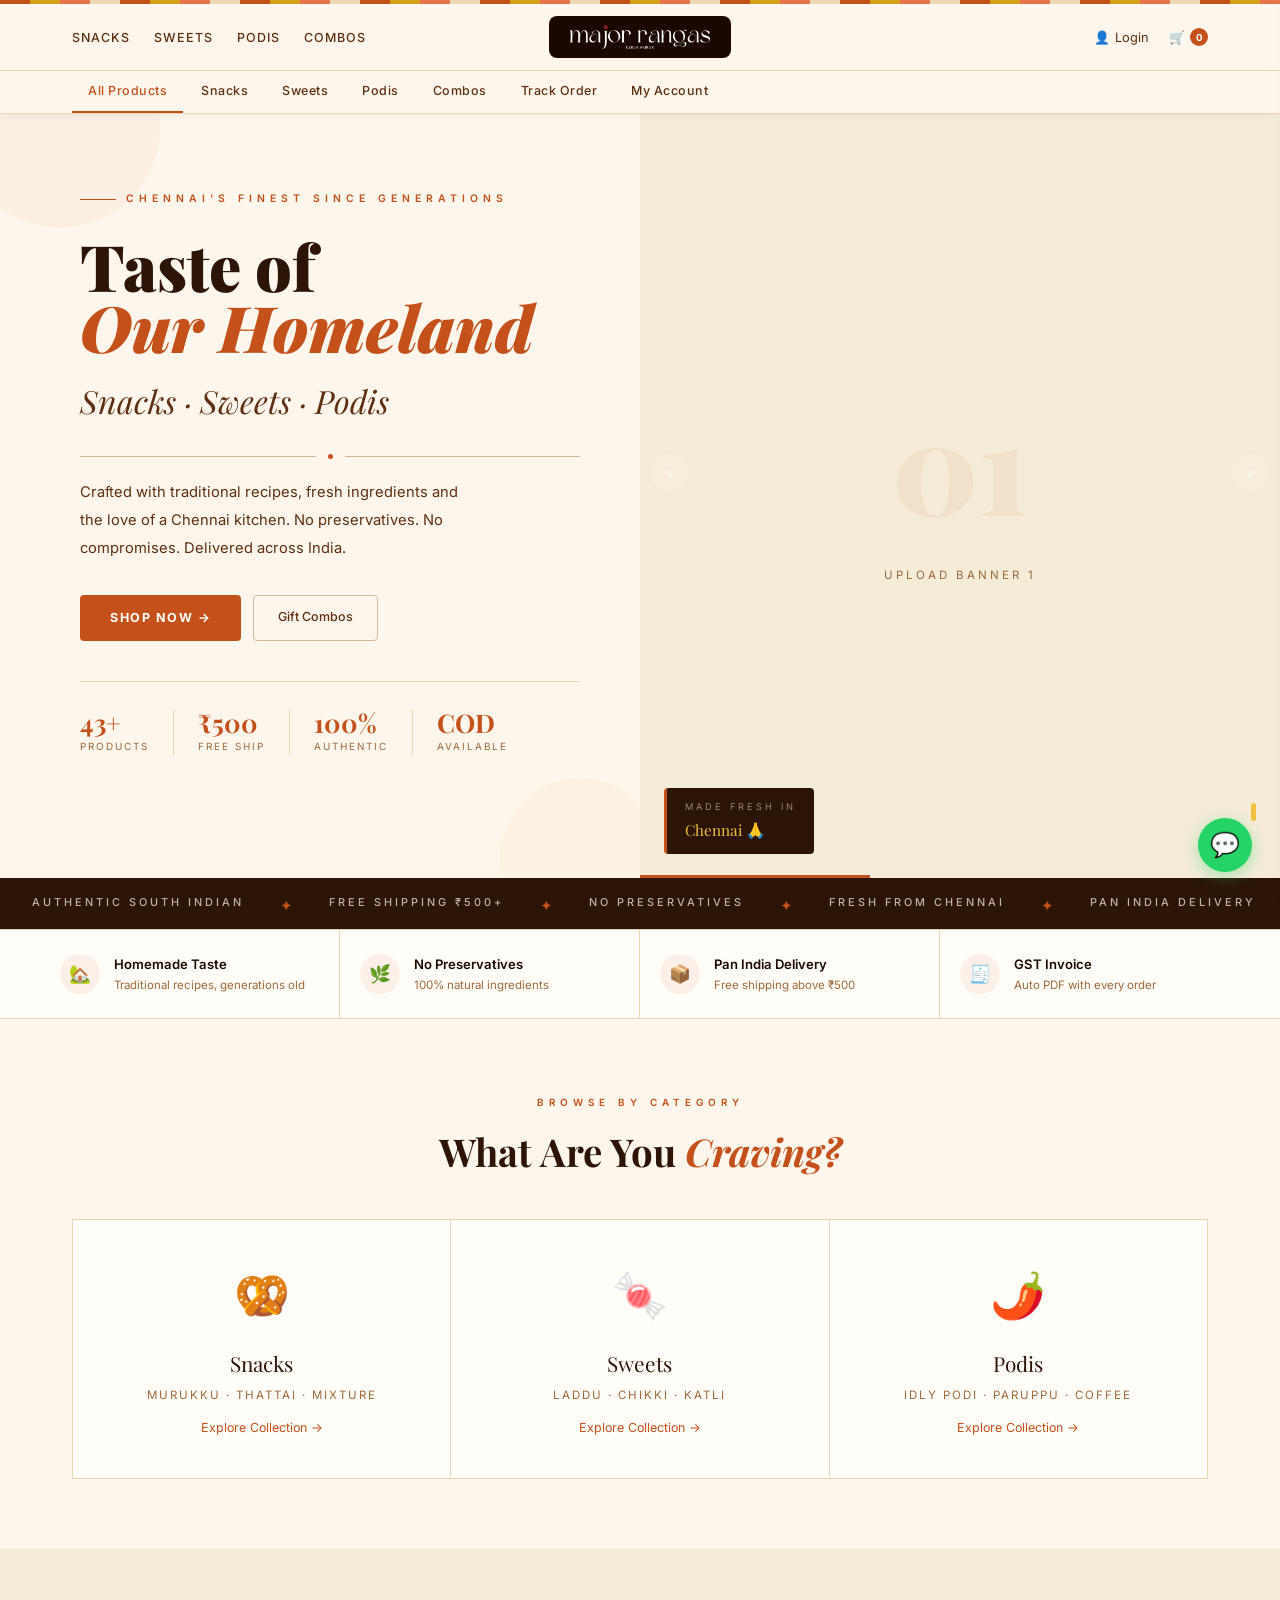
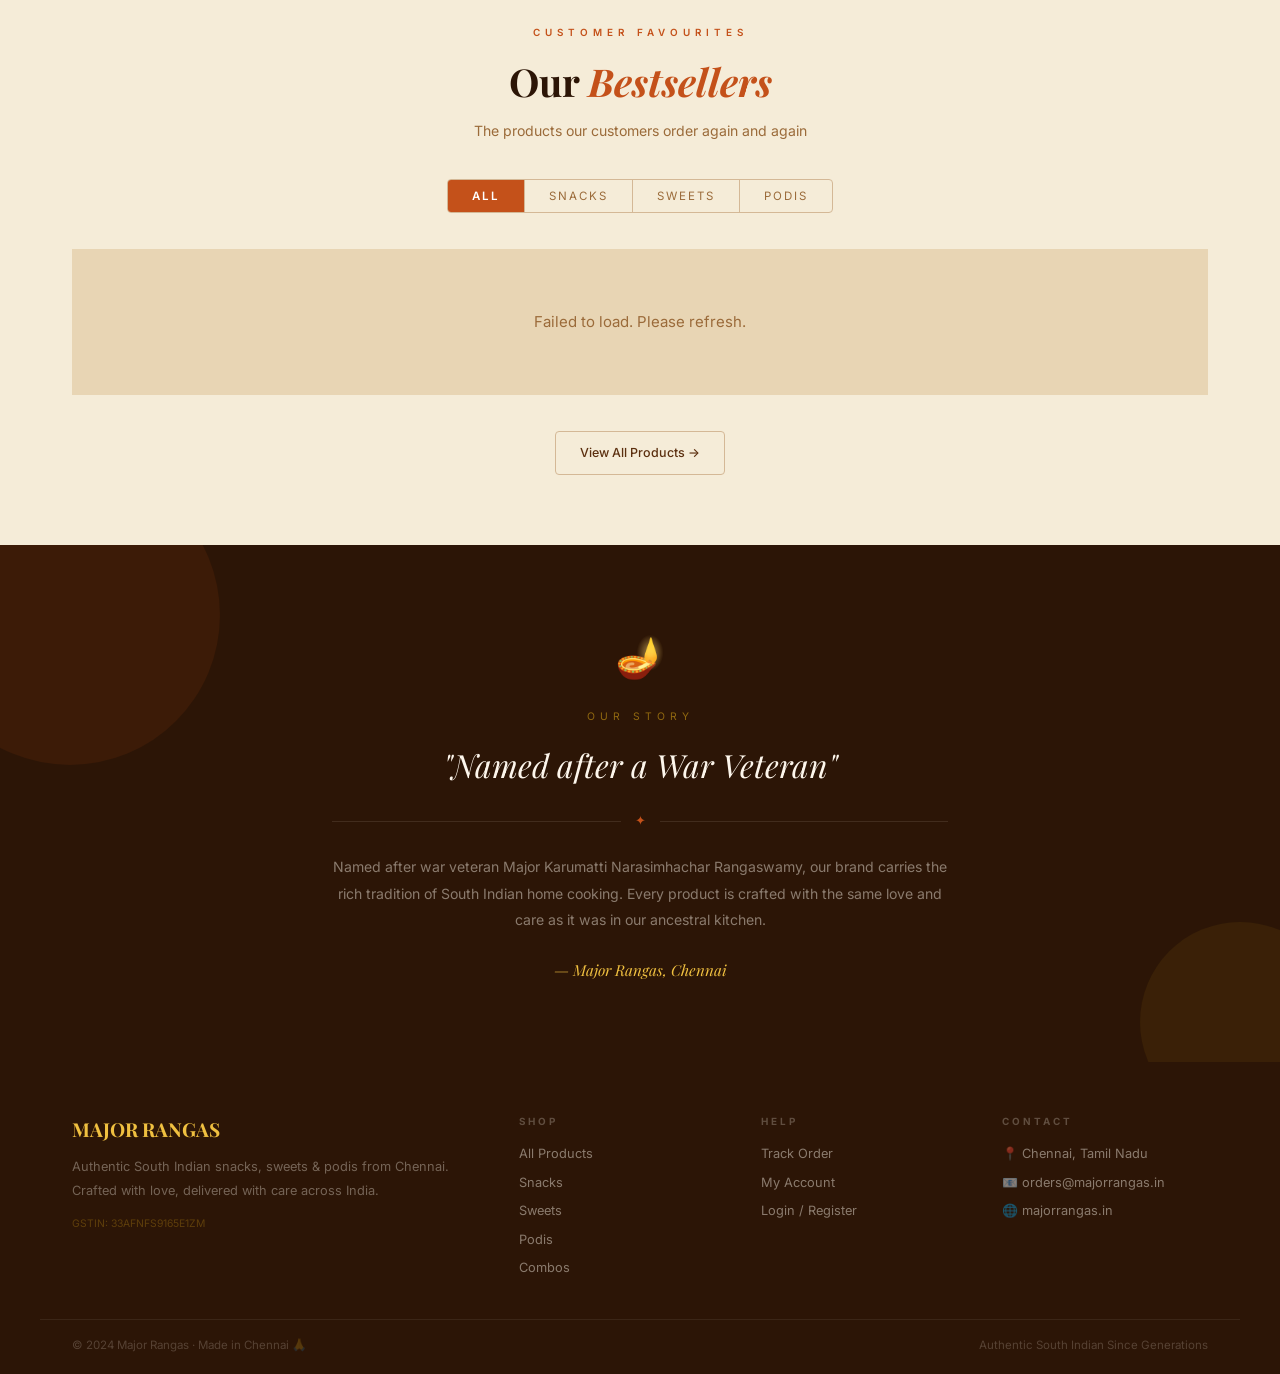
==== index.html @ 804e6861 "Add files via upload" ====
<!DOCTYPE html>
<html lang="en">
<head>
  <meta charset="UTF-8">
  <meta name="viewport" content="width=device-width, initial-scale=1.0, viewport-fit=cover">
  <title>Major Rangas — Authentic South Indian Snacks, Sweets & Podis | Chennai</title>
  <meta name="description" content="Shop authentic South Indian snacks, sweets and podis online. Murukku, Thattai, Laddu, Idly Podi and more — fresh from Chennai. Free shipping above ₹500.">
  <meta name="keywords" content="south indian snacks online, murukku online, idly podi, thattai, south indian sweets, chennai snacks, buy south indian food online, major rangas">
  <meta property="og:type" content="website">
  <meta property="og:title" content="Major Rangas — Authentic South Indian Snacks & Sweets">
  <meta property="og:description" content="Traditional South Indian snacks, sweets & podis. Fresh from Chennai kitchen. No preservatives. Pan India delivery.">
  <meta property="og:url" content="https://majorrangas.in/">
  <meta property="og:image" content="https://majorrangas.in/images/logo.png">
  <meta name="twitter:card" content="summary_large_image">
  <meta name="theme-color" content="#C4511A">
  <link rel="canonical" href="https://majorrangas.in/">
  <link rel="manifest" href="/manifest.json">
  <link rel="apple-touch-icon" href="/images/logo.png">
  <link rel="icon" href="/images/logo.png">
  <link href="https://fonts.googleapis.com/css2?family=Playfair+Display:ital,wght@0,400;0,600;0,700;0,900;1,400;1,600;1,700&family=Inter:wght@300;400;500;600&display=swap" rel="stylesheet">
  <script src="/js/theme.js"></script>
  <style>
    *{margin:0;padding:0;box-sizing:border-box;}
    html,body{margin:0!important;padding:0!important;}
    :root{
      --terra:#C4511A;--terra-dark:#A03D10;--terra-light:#E8734A;
      --gold:#D4A017;--gold-light:#F0C040;
      --cream:#FDF6EC;--cream2:#F5ECD8;--cream3:#EDD9B8;--cream4:#E0C89A;
      --brown:#2C1506;--brown2:#5C3010;--brown3:#8B5E2A;
      --text:#1A0800;--text2:#5C3010;--text3:#9B6B3A;
      --border:#D4B896;--border2:#E8D5B4;
      --white:#FFFDF8;--off:#FDF6EC;
      --font-serif:'Playfair Display',Georgia,serif;
      --font-sans:'Inter',sans-serif;
      --shadow:0 2px 12px rgba(44,21,6,0.08);
      --shadow-md:0 6px 28px rgba(44,21,6,0.14);
      --teal:#C4511A;--teal-light:#E8734A;--teal-bg:rgba(196,81,26,0.08);
      --primary:#C4511A;--primary-light:#E8734A;--primary-bg:rgba(196,81,26,0.08);
      --bg:var(--cream);--bg2:var(--white);--bg3:var(--cream2);
      --nav-bg:rgba(253,246,236,0.97);
    }

    body{background:var(--cream);color:var(--text);font-family:var(--font-sans);font-size:15px;line-height:1.6;}
    a{text-decoration:none;color:inherit;}
    img{max-width:100%;display:block;}

    /* TOP STRIPE */
    .top-stripe{position:fixed;top:0;left:0;right:0;height:4px;z-index:1001;
      background:repeating-linear-gradient(90deg,var(--terra) 0,var(--terra) 30px,var(--gold) 30px,var(--gold) 60px,var(--terra-light) 60px,var(--terra-light) 90px,var(--cream3) 90px,var(--cream3) 120px);}

    /* ANNOUNCE */
        .announce a{color:var(--gold-light);text-decoration:underline;margin-left:8px;}

    /* NAVBAR */
    .navbar{position:fixed;top:4px;left:0;right:0;z-index:999;
      background:var(--nav-bg);border-bottom:1px solid var(--border2);
      backdrop-filter:blur(8px);box-shadow:0 1px 8px rgba(44,21,6,0.06);}
    .nav-top{max-width:1200px;margin:0 auto;display:grid;grid-template-columns:1fr auto 1fr;align-items:center;padding:12px 32px;}
    .nav-left-links{display:flex;gap:24px;list-style:none;}
    .nav-left-links a{font-size:0.78rem;color:var(--text2);letter-spacing:1px;text-transform:uppercase;font-weight:500;transition:color 0.2s;}
    .nav-left-links a:hover{color:var(--terra);}
    .logo-wrap{text-align:center;}
    .logo-img{height:42px;width:auto;display:block;margin:0 auto;background:#1A0800;padding:6px 18px;border-radius:8px;}
    .nav-right{display:flex;align-items:center;gap:20px;justify-content:flex-end;}
    .nav-icon-btn{background:none;border:none;cursor:pointer;color:var(--text2);font-size:0.8rem;font-family:var(--font-sans);display:flex;align-items:center;gap:5px;transition:color 0.2s;}
    .nav-icon-btn:hover{color:var(--terra);}
    .cart-badge{background:var(--terra);color:#fff;width:18px;height:18px;border-radius:50%;font-size:0.6rem;font-weight:700;display:inline-flex;align-items:center;justify-content:center;}
    .nav-bottom{border-top:1px solid var(--border2);}
    .nav-links-row{max-width:1200px;margin:0 auto;display:flex;padding:0 32px;gap:2px;overflow-x:auto;scrollbar-width:none;}
    .nav-links-row::-webkit-scrollbar{display:none;}
    .nav-link{padding:10px 16px;font-size:0.78rem;color:var(--text2);white-space:nowrap;font-weight:500;border-bottom:2px solid transparent;transition:all 0.2s;letter-spacing:0.5px;}
    .nav-link:hover,.nav-link.active{color:var(--terra);border-bottom-color:var(--terra);}

    /* HERO — EDITORIAL SPLIT */
    .hero{margin-top:68px;display:grid;grid-template-columns:1fr 1fr;min-height:90vh;max-height:700px;}

    /* LEFT TEXT */
    .hero-text{background:var(--cream);padding:60px 60px 60px 80px;display:flex;flex-direction:column;justify-content:center;position:relative;overflow:hidden;}
    .hero-text::before{content:'';position:absolute;top:-40px;left:-40px;width:200px;height:200px;border-radius:50%;background:rgba(196,81,26,0.04);}
    .hero-text::after{content:'';position:absolute;bottom:-60px;right:-20px;width:160px;height:160px;border-radius:50%;background:rgba(212,160,23,0.05);}
    .hero-issue{display:flex;align-items:center;gap:10px;margin-bottom:28px;}
    .hero-issue-line{width:36px;height:1px;background:var(--terra);}
    .hero-issue-text{font-size:0.65rem;letter-spacing:5px;text-transform:uppercase;color:var(--terra);font-weight:600;}
    .hero-title{font-family:var(--font-serif);font-size:clamp(2.8rem,5vw,4.5rem);color:var(--brown);line-height:0.95;font-weight:900;margin-bottom:16px;}
    .hero-title .accent{color:var(--terra);font-style:italic;display:block;}
    .hero-title .sub{font-size:clamp(1.4rem,2.5vw,2.2rem);color:var(--brown2);font-weight:400;font-style:italic;}
    .hero-divider{display:flex;align-items:center;gap:12px;margin:20px 0;}
    .hero-div-line{flex:1;height:1px;background:var(--border);}
    .hero-div-dot{width:5px;height:5px;border-radius:50%;background:var(--terra);flex-shrink:0;}
    .hero-desc{color:var(--text2);font-size:0.92rem;line-height:1.9;max-width:380px;margin-bottom:32px;}
    .hero-btns{display:flex;gap:12px;flex-wrap:wrap;margin-bottom:40px;}
    .btn-terra{background:var(--terra);color:#fff;padding:13px 30px;border-radius:4px;font-size:0.78rem;font-weight:700;letter-spacing:1.5px;text-transform:uppercase;border:none;cursor:pointer;transition:all 0.2s;display:inline-block;}
    .btn-terra:hover{background:var(--terra-dark);transform:translateY(-1px);}
    .btn-outline{border:1.5px solid var(--border);color:var(--text2);padding:11px 24px;border-radius:4px;font-size:0.78rem;font-weight:500;transition:all 0.2s;display:inline-block;}
    .btn-outline:hover{border-color:var(--terra);color:var(--terra);}
    .hero-stats{display:flex;gap:24px;padding-top:28px;border-top:1px solid var(--border2);}
    .hero-stat-val{font-family:var(--font-serif);font-size:1.6rem;font-weight:700;color:var(--terra);display:block;line-height:1;}
    .hero-stat-label{font-size:0.62rem;color:var(--text3);letter-spacing:2px;text-transform:uppercase;margin-top:3px;}

    /* RIGHT IMAGE */
    .hero-image{position:relative;overflow:hidden;background:var(--cream2);}
    .hero-image img{width:100%;height:100%;object-fit:cover;transition:transform 0.6s ease;}
    .hero-image:hover img{transform:scale(1.03);}
    .hero-img-placeholder{width:100%;height:100%;display:flex;align-items:center;justify-content:center;flex-direction:column;gap:12px;background:var(--cream2);}
    .hero-img-placeholder .num{font-family:var(--font-serif);font-size:8rem;color:rgba(196,81,26,0.07);font-weight:900;line-height:1;}
    .hero-img-placeholder .lbl{font-size:0.72rem;color:var(--text3);letter-spacing:3px;text-transform:uppercase;}
    .hero-badge{position:absolute;bottom:24px;left:24px;background:var(--brown);color:var(--cream);padding:12px 18px;border-radius:4px;border-left:3px solid var(--terra);}
    .hero-badge .tag{font-size:0.58rem;color:rgba(253,246,236,0.5);letter-spacing:3px;text-transform:uppercase;margin-bottom:3px;}
    .hero-badge .val{font-family:var(--font-serif);font-size:0.95rem;color:var(--gold-light);}
    /* Slider controls */
    .hero-dots{position:absolute;bottom:24px;right:24px;display:flex;flex-direction:column;gap:6px;z-index:5;}
    .hero-dot{width:5px;height:5px;border-radius:50%;background:rgba(253,246,236,0.3);cursor:pointer;transition:all 0.3s;}
    .hero-dot.active{background:var(--gold-light);height:18px;border-radius:3px;}
    .hero-prev,.hero-next{position:absolute;top:50%;transform:translateY(-50%);background:rgba(253,246,236,0.15);border:1px solid rgba(253,246,236,0.2);color:#fff;width:36px;height:36px;border-radius:50%;cursor:pointer;z-index:5;display:flex;align-items:center;justify-content:center;font-size:1rem;transition:all 0.2s;}
    .hero-prev:hover,.hero-next:hover{background:rgba(253,246,236,0.3);}
    .hero-prev{left:12px;}.hero-next{right:12px;}
    .hero-progress{position:absolute;bottom:0;left:0;height:3px;background:var(--terra);z-index:5;transition:width 0.1s linear;}
    /* Slides */
    .slides{display:flex;height:100%;transition:transform 0.7s cubic-bezier(0.77,0,0.175,1);}
    .slide{min-width:100%;height:100%;position:relative;}
    .slide img{width:100%;height:100%;object-fit:cover;}
    .slide-placeholder{width:100%;height:100%;display:flex;flex-direction:column;align-items:center;justify-content:center;background:var(--cream2);}
    .slide-placeholder .num{font-family:var(--font-serif);font-size:8rem;color:rgba(196,81,26,0.07);font-weight:900;}
    .slide-placeholder .lbl{font-size:0.72rem;color:var(--text3);letter-spacing:3px;text-transform:uppercase;}

    /* MARQUEE */
    .marquee-wrap{background:var(--brown);padding:11px 0;overflow:hidden;}
    .marquee-track{display:inline-flex;animation:marquee 30s linear infinite;}
    .marquee-item{color:rgba(253,246,236,0.7);font-size:0.68rem;letter-spacing:3px;text-transform:uppercase;padding:0 32px;white-space:nowrap;font-weight:500;}
    .marquee-sep{color:var(--terra);padding:0 4px;}
    @keyframes marquee{0%{transform:translateX(0)}100%{transform:translateX(-50%)}}

    /* FEATURES STRIP */
    .features-strip{border-top:1px solid var(--border2);border-bottom:1px solid var(--border2);background:var(--white);}
    .features-inner{max-width:1200px;margin:0 auto;display:grid;grid-template-columns:repeat(4,1fr);}
    .feature-item{padding:24px 20px;display:flex;align-items:center;gap:14px;border-right:1px solid var(--border2);}
    .feature-item:last-child{border-right:none;}
    .feature-icon{width:40px;height:40px;border-radius:50%;background:rgba(196,81,26,0.08);display:flex;align-items:center;justify-content:center;font-size:1.1rem;flex-shrink:0;}
    .feature-title{font-weight:600;font-size:0.82rem;color:var(--text);margin-bottom:2px;}
    .feature-desc{font-size:0.72rem;color:var(--text3);line-height:1.5;}

    /* SECTION HEADERS */
    .section-header{text-align:center;margin-bottom:36px;}
    .section-tag{display:inline-block;font-size:0.62rem;letter-spacing:5px;text-transform:uppercase;color:var(--terra);margin-bottom:10px;font-weight:600;}
    .section-title{font-family:var(--font-serif);font-size:clamp(1.8rem,3vw,2.6rem);color:var(--brown);margin-bottom:8px;}
    .section-title em{color:var(--terra);font-style:italic;}
    .section-subtitle{color:var(--text3);font-size:0.88rem;max-width:500px;margin:0 auto;}

    /* CATEGORIES */
    .categories-section{padding:70px 0;background:var(--cream);}
    .categories-grid{display:grid;grid-template-columns:repeat(3,1fr);gap:1px;background:var(--border2);border:1px solid var(--border2);}
    .cat-card{background:var(--white);padding:40px 30px;text-align:center;cursor:pointer;transition:all 0.3s;position:relative;overflow:hidden;}
    .cat-card::before{content:'';position:absolute;inset:0;background:var(--terra);transform:scaleY(0);transform-origin:bottom;transition:transform 0.3s;z-index:0;}
    .cat-card:hover::before{transform:scaleY(1);}
    .cat-card:hover .cat-name,.cat-card:hover .cat-count,.cat-card:hover .cat-arrow{color:#fff!important;}
    .cat-card:hover .cat-emoji{transform:scale(1.2);}
    .cat-emoji{font-size:2.8rem;margin-bottom:16px;transition:transform 0.3s;position:relative;z-index:1;}
    .cat-name{font-family:var(--font-serif);font-size:1.3rem;color:var(--brown);margin-bottom:5px;transition:color 0.3s;position:relative;z-index:1;}
    .cat-count{font-size:0.72rem;color:var(--text3);letter-spacing:2px;text-transform:uppercase;transition:color 0.3s;position:relative;z-index:1;}
    .cat-arrow{display:block;color:var(--terra);font-size:0.78rem;margin-top:14px;transition:color 0.3s;position:relative;z-index:1;}

    /* BESTSELLERS */
    .bestsellers-section{padding:70px 0;background:var(--cream2);}
    .container{max-width:1200px;margin:0 auto;padding:0 32px;}
    .filter-tabs{display:flex;justify-content:center;gap:0;border:1px solid var(--border);border-radius:4px;overflow:hidden;margin-bottom:36px;width:fit-content;margin-left:auto;margin-right:auto;}
    .ftab{padding:9px 24px;background:none;border:none;border-right:1px solid var(--border);color:var(--text3);font-size:0.72rem;letter-spacing:2px;text-transform:uppercase;cursor:pointer;transition:all 0.2s;font-family:var(--font-sans);}
    .ftab:last-child{border-right:none;}
    .ftab:hover{color:var(--terra);}
    .ftab.active{background:var(--terra);color:#fff;font-weight:600;}
    .prod-grid{display:grid;grid-template-columns:repeat(4,1fr);gap:1px;background:var(--border2);border:1px solid var(--border2);}
    .prod-card{background:var(--white);cursor:pointer;transition:all 0.2s;position:relative;}
    .prod-card:hover{background:var(--cream);}
    .prod-card-img{aspect-ratio:1;background:var(--cream2);overflow:hidden;position:relative;display:flex;align-items:center;justify-content:center;font-size:3rem;}
    .prod-card-img img{width:100%;height:100%;object-fit:cover;position:absolute;inset:0;transition:transform 0.4s;}
    .prod-card:hover .prod-card-img img{transform:scale(1.05);}
    .prod-card-badge{position:absolute;top:10px;left:10px;background:var(--terra);color:#fff;font-size:0.62rem;font-weight:700;padding:3px 9px;z-index:2;}
    .prod-wish{position:absolute;top:10px;right:10px;background:var(--white);border:none;width:28px;height:28px;border-radius:50%;display:flex;align-items:center;justify-content:center;cursor:pointer;z-index:2;font-size:0.85rem;box-shadow:var(--shadow);transition:all 0.2s;}
    .prod-wish.wished{color:#E53935;}
    .prod-card-info{padding:16px;}
    .prod-cat{font-size:0.62rem;color:var(--terra);letter-spacing:2px;text-transform:uppercase;font-weight:600;margin-bottom:4px;}
    .prod-name{font-family:var(--font-serif);font-size:0.95rem;color:var(--brown);margin-bottom:3px;line-height:1.3;}
    .prod-wt{font-size:0.72rem;color:var(--text3);margin-bottom:12px;}
    .prod-bottom{display:flex;align-items:center;justify-content:space-between;}
    .prod-price{font-family:var(--font-serif);font-size:1.05rem;font-weight:700;color:var(--brown);}
    .prod-price-old{font-size:0.72rem;color:var(--text3);text-decoration:line-through;margin-left:4px;}
    .prod-add{background:var(--terra);color:#fff;border:none;width:30px;height:30px;border-radius:50%;display:flex;align-items:center;justify-content:center;cursor:pointer;font-size:1.1rem;font-weight:700;transition:all 0.2s;}
    .prod-add:hover{background:var(--terra-dark);transform:scale(1.1);}
    .prod-add:disabled{background:var(--border);color:var(--text3);cursor:not-allowed;transform:none;}
    .view-all-wrap{text-align:center;margin-top:36px;}

    /* STORY */
    .story-section{background:var(--brown);padding:80px 0;position:relative;overflow:hidden;}
    .story-section::before{content:'';position:absolute;top:-80px;left:-80px;width:300px;height:300px;border-radius:50%;background:rgba(196,81,26,0.1);}
    .story-section::after{content:'';position:absolute;bottom:-60px;right:-60px;width:200px;height:200px;border-radius:50%;background:rgba(212,160,23,0.08);}
    .story-inner{max-width:680px;margin:0 auto;text-align:center;position:relative;z-index:1;padding:0 32px;}
    .story-icon{font-size:2.5rem;margin-bottom:20px;}
    .story-eyebrow{font-size:0.65rem;letter-spacing:5px;text-transform:uppercase;color:rgba(212,160,23,0.6);margin-bottom:16px;}
    .story-quote{font-family:var(--font-serif);font-size:clamp(1.3rem,3vw,2rem);color:var(--cream);font-style:italic;line-height:1.5;margin-bottom:18px;}
    .story-text{color:rgba(253,246,236,0.45);font-size:0.88rem;line-height:1.9;margin-bottom:24px;}
    .story-sig{font-family:var(--font-serif);font-size:0.95rem;color:var(--gold-light);font-style:italic;}
    .story-divider{display:flex;align-items:center;gap:14px;margin:22px 0;}
    .story-div-line{flex:1;height:1px;background:rgba(253,246,236,0.1);}
    .story-div-icon{color:var(--terra);font-size:0.8rem;}

    /* CART */
    .cart-overlay{position:fixed;inset:0;background:rgba(28,8,0,0.6);z-index:2000;opacity:0;pointer-events:none;transition:opacity 0.3s;}
    .cart-overlay.open{opacity:1;pointer-events:all;}
    .cart-drawer{position:fixed;right:-440px;top:0;height:100vh;width:420px;background:var(--white);z-index:2001;transition:right 0.3s;display:flex;flex-direction:column;box-shadow:var(--shadow-md);}
    .cart-drawer.open{right:0;}
    .cart-head{padding:20px 24px;border-bottom:1px solid var(--border2);display:flex;justify-content:space-between;align-items:center;}
    .cart-head h3{font-family:var(--font-serif);font-size:1.1rem;color:var(--brown);}
    .cart-body{flex:1;overflow-y:auto;padding:16px 20px;}
    .cart-item{display:flex;gap:12px;padding:14px 0;border-bottom:1px solid var(--border2);}
    .cart-item-img{width:62px;height:62px;border-radius:4px;background:var(--cream2);object-fit:cover;flex-shrink:0;display:flex;align-items:center;justify-content:center;font-size:1.4rem;}
    .cart-item-name{font-size:0.85rem;font-weight:600;color:var(--brown);margin-bottom:3px;}
    .cart-item-price{font-size:0.82rem;color:var(--terra);font-weight:700;}
    .cart-qty{display:flex;align-items:center;gap:8px;margin-top:8px;}
    .qty-btn{background:var(--cream2);border:1px solid var(--border);width:26px;height:26px;border-radius:4px;cursor:pointer;display:flex;align-items:center;justify-content:center;transition:all 0.2s;}
    .qty-btn:hover{background:var(--terra);color:#fff;border-color:var(--terra);}
    .cart-footer-box{padding:16px 20px;border-top:1px solid var(--border2);}
    .cart-row{display:flex;justify-content:space-between;margin-bottom:6px;font-size:0.85rem;}
    .cart-row span:first-child{color:var(--text3);}
    .cart-total-row{display:flex;justify-content:space-between;padding-top:10px;border-top:1px solid var(--border2);font-weight:700;font-size:1rem;color:var(--brown);margin-top:4px;}
    .free-ship-bar{background:rgba(196,81,26,0.07);border-radius:4px;padding:10px 14px;margin-bottom:10px;font-size:0.78rem;color:var(--terra);}
    .checkout-btn{width:100%;background:var(--terra);color:#fff;border:none;padding:14px;border-radius:4px;font-weight:700;font-size:0.88rem;cursor:pointer;margin-top:12px;transition:background 0.2s;letter-spacing:1px;text-transform:uppercase;}
    .checkout-btn:hover{background:var(--terra-dark);}

    /* FOOTER */
    .site-footer{background:var(--brown);color:#fff;padding:52px 0 20px;}
    .footer-inner{max-width:1200px;margin:0 auto;padding:0 32px;display:grid;grid-template-columns:2fr 1fr 1fr 1fr;gap:36px;margin-bottom:32px;}
    .footer-brand h3{font-family:var(--font-serif);font-size:1.2rem;color:var(--gold-light);margin-bottom:10px;}
    .footer-brand p{color:rgba(253,246,236,0.35);font-size:0.8rem;line-height:1.9;}
    .footer-col h4{font-size:0.62rem;letter-spacing:3px;text-transform:uppercase;color:rgba(253,246,236,0.25);margin-bottom:14px;}
    .footer-col a{display:block;color:rgba(253,246,236,0.45);font-size:0.8rem;margin-bottom:8px;transition:color 0.2s;}
    .footer-col a:hover{color:var(--gold-light);}
    .footer-bar{border-top:1px solid rgba(253,246,236,0.07);max-width:1200px;margin:0 auto;padding:16px 32px 0;display:flex;justify-content:space-between;}
    .footer-bar p{color:rgba(253,246,236,0.2);font-size:0.72rem;}

    /* WA */
    .wa-float{position:fixed;bottom:28px;right:28px;background:#25D366;color:#fff;width:54px;height:54px;border-radius:50%;display:flex;align-items:center;justify-content:center;font-size:1.5rem;z-index:5000;box-shadow:0 4px 16px rgba(37,211,102,0.4);text-decoration:none;transition:transform 0.2s;}
    .wa-float:hover{transform:scale(1.1);}

    /* TOAST */
    .toast{position:fixed;bottom:90px;right:28px;background:var(--brown);color:var(--cream);padding:12px 20px;border-radius:4px;border-left:3px solid var(--terra);font-size:0.82rem;z-index:6000;transform:translateY(80px);opacity:0;transition:all 0.3s;max-width:280px;}
    .toast.show{transform:translateY(0);opacity:1;}
    .toast.success{border-left-color:var(--gold);}

    @media(max-width:900px){
      .hero{grid-template-columns:1fr;min-height:auto;}
      .hero-image{height:60vw;}
      .hero-text{padding:36px 20px;}
      .nav-top{grid-template-columns:auto 1fr;gap:12px;}
      .nav-left-links{display:none;}
      .nav-links-row{padding:0 16px;}
      .features-inner{grid-template-columns:1fr 1fr;}
      .categories-grid{grid-template-columns:1fr;}
      .prod-grid{grid-template-columns:repeat(2,1fr);}
      .footer-inner{grid-template-columns:1fr 1fr;padding:0 16px;}
      .container{padding:0 16px;}
      .cart-drawer{width:100%;right:-100%;}
    }
    @media(max-width:480px){
      .prod-grid{grid-template-columns:1fr 1fr;}
    }
  </style>
</head>
<body>
<div class="top-stripe"></div>

<nav class="navbar">
  <div class="nav-top">
    <ul class="nav-left-links">
      <li><a href="products.html?cat=Snacks">Snacks</a></li>
      <li><a href="products.html?cat=Sweets">Sweets</a></li>
      <li><a href="products.html?cat=Podis">Podis</a></li>
      <li><a href="products.html?cat=Combos">Combos</a></li>
    </ul>
    <a href="index.html" class="logo-wrap">
      <img src="/images/logo.png" alt="Major Rangas" class="logo-img">
    </a>
    <div class="nav-right">
      <button class="nav-icon-btn" id="accountNavBtn" onclick="handleAccount()">👤 <span id="accountNavLabel">Login</span></button>
      <button class="nav-icon-btn" onclick="openCart()">🛒 <span class="cart-badge" id="cartCount">0</span></button>
    </div>
  </div>
  <div class="nav-bottom">
    <div class="nav-links-row">
      <a href="products.html" class="nav-link active">All Products</a>
      <a href="products.html?cat=Snacks" class="nav-link">Snacks</a>
      <a href="products.html?cat=Sweets" class="nav-link">Sweets</a>
      <a href="products.html?cat=Podis" class="nav-link">Podis</a>
      <a href="products.html?cat=Combos" class="nav-link">Combos</a>
      <a href="track.html" class="nav-link">Track Order</a>
      <a href="account.html" class="nav-link">My Account</a>
    </div>
  </div>
</nav>

<!-- HERO EDITORIAL -->
<section class="hero">
  <div class="hero-text">
    <div class="hero-issue">
      <div class="hero-issue-line"></div>
      <span class="hero-issue-text" id="heroEyebrow">Chennai's Finest Since Generations</span>
    </div>
    <h1 class="hero-title">
      <span id="heroLine1">Taste of</span>
      <span class="accent" id="heroLine2">Our Homeland</span>
      <span class="sub" id="heroSub">Snacks · Sweets · Podis</span>
    </h1>
    <div class="hero-divider"><div class="hero-div-line"></div><div class="hero-div-dot"></div><div class="hero-div-line"></div></div>
    <p class="hero-desc" id="heroDesc">Crafted with traditional recipes, fresh ingredients and the love of a Chennai kitchen. No preservatives. No compromises. Delivered across India.</p>
    <div class="hero-btns">
      <a href="products.html" class="btn-terra">Shop Now →</a>
      <a href="products.html?cat=Combos" class="btn-outline">Gift Combos</a>
    </div>
    <div class="hero-stats">
      <div><span class="hero-stat-val">43+</span><div class="hero-stat-label">Products</div></div>
      <div style="width:1px;background:var(--border2)"></div>
      <div><span class="hero-stat-val">₹500</span><div class="hero-stat-label">Free Ship</div></div>
      <div style="width:1px;background:var(--border2)"></div>
      <div><span class="hero-stat-val">100%</span><div class="hero-stat-label">Authentic</div></div>
      <div style="width:1px;background:var(--border2)"></div>
      <div><span class="hero-stat-val">COD</span><div class="hero-stat-label">Available</div></div>
    </div>
  </div>

  <div class="hero-image">
    <div class="slides" id="heroSlides">
      <div class="slide" id="s1">
        <div class="slide-placeholder"><div class="num">01</div><div class="lbl">Upload Banner 1</div></div>
      </div>
      <div class="slide" id="s2">
        <div class="slide-placeholder"><div class="num">02</div><div class="lbl">Upload Banner 2</div></div>
      </div>
      <div class="slide" id="s3">
        <div class="slide-placeholder"><div class="num">03</div><div class="lbl">Upload Banner 3</div></div>
      </div>
      <div class="slide" id="s4">
        <div class="slide-placeholder"><div class="num">04</div><div class="lbl">Upload Banner 4</div></div>
      </div>
    </div>
    <button class="hero-prev" onclick="prevSlide()">‹</button>
    <button class="hero-next" onclick="nextSlide()">›</button>
    <div class="hero-dots" id="heroDots"></div>
    <div class="hero-badge">
      <div class="tag">Made Fresh In</div>
      <div class="val">Chennai 🙏</div>
    </div>
    <div class="hero-progress" id="heroProgress"></div>
  </div>
</section>

<!-- MARQUEE -->
<div class="marquee-wrap">
  <div class="marquee-track">
    <span class="marquee-item">Authentic South Indian</span><span class="marquee-sep">✦</span>
    <span class="marquee-item">Free Shipping ₹500+</span><span class="marquee-sep">✦</span>
    <span class="marquee-item">No Preservatives</span><span class="marquee-sep">✦</span>
    <span class="marquee-item">Fresh From Chennai</span><span class="marquee-sep">✦</span>
    <span class="marquee-item">Pan India Delivery</span><span class="marquee-sep">✦</span>
    <span class="marquee-item">Trademark Registered</span><span class="marquee-sep">✦</span>
    <span class="marquee-item">GST Invoice Included</span><span class="marquee-sep">✦</span>
    <span class="marquee-item">Authentic South Indian</span><span class="marquee-sep">✦</span>
    <span class="marquee-item">Free Shipping ₹500+</span><span class="marquee-sep">✦</span>
    <span class="marquee-item">No Preservatives</span><span class="marquee-sep">✦</span>
    <span class="marquee-item">Fresh From Chennai</span><span class="marquee-sep">✦</span>
    <span class="marquee-item">Pan India Delivery</span><span class="marquee-sep">✦</span>
    <span class="marquee-item">Trademark Registered</span><span class="marquee-sep">✦</span>
    <span class="marquee-item">GST Invoice Included</span><span class="marquee-sep">✦</span>
  </div>
</div>

<!-- FEATURES -->
<div class="features-strip">
  <div class="features-inner">
    <div class="feature-item"><div class="feature-icon">🏡</div><div><div class="feature-title">Homemade Taste</div><div class="feature-desc">Traditional recipes, generations old</div></div></div>
    <div class="feature-item"><div class="feature-icon">🌿</div><div><div class="feature-title">No Preservatives</div><div class="feature-desc">100% natural ingredients</div></div></div>
    <div class="feature-item"><div class="feature-icon">📦</div><div><div class="feature-title">Pan India Delivery</div><div class="feature-desc">Free shipping above ₹500</div></div></div>
    <div class="feature-item"><div class="feature-icon">🧾</div><div><div class="feature-title">GST Invoice</div><div class="feature-desc">Auto PDF with every order</div></div></div>
  </div>
</div>

<!-- CATEGORIES -->
<section class="categories-section">
  <div class="container">
    <div class="section-header">
      <div class="section-tag">Browse By Category</div>
      <h2 class="section-title">What Are You <em>Craving?</em></h2>
    </div>
    <div class="categories-grid">
      <a href="products.html?cat=Snacks" class="cat-card">
        <div class="cat-emoji">🥨</div>
        <div class="cat-name">Snacks</div>
        <div class="cat-count">Murukku · Thattai · Mixture</div>
        <span class="cat-arrow">Explore Collection →</span>
      </a>
      <a href="products.html?cat=Sweets" class="cat-card">
        <div class="cat-emoji">🍬</div>
        <div class="cat-name">Sweets</div>
        <div class="cat-count">Laddu · Chikki · Katli</div>
        <span class="cat-arrow">Explore Collection →</span>
      </a>
      <a href="products.html?cat=Podis" class="cat-card">
        <div class="cat-emoji">🌶️</div>
        <div class="cat-name">Podis</div>
        <div class="cat-count">Idly Podi · Paruppu · Coffee</div>
        <span class="cat-arrow">Explore Collection →</span>
      </a>
    </div>
  </div>
</section>

<!-- BESTSELLERS -->
<section class="bestsellers-section">
  <div class="container">
    <div class="section-header">
      <div class="section-tag">Customer Favourites</div>
      <h2 class="section-title">Our <em>Bestsellers</em></h2>
      <p class="section-subtitle">The products our customers order again and again</p>
    </div>
    <div class="filter-tabs">
      <button class="ftab active" onclick="filterProds('All',this)">All</button>
      <button class="ftab" onclick="filterProds('Snacks',this)">Snacks</button>
      <button class="ftab" onclick="filterProds('Sweets',this)">Sweets</button>
      <button class="ftab" onclick="filterProds('Podis',this)">Podis</button>
    </div>
    <div class="prod-grid" id="prodGrid">
      <div style="grid-column:1/-1;text-align:center;padding:60px;color:var(--text3)">Loading...</div>
    </div>
    <div class="view-all-wrap">
      <a href="products.html" class="btn-outline">View All Products →</a>
    </div>
  </div>
</section>

<!-- BRAND STORY -->
<section class="story-section">
  <div class="story-inner">
    <div class="story-icon">🪔</div>
    <div class="story-eyebrow">Our Story</div>
    <p class="story-quote" id="storyQuote">"Named after a War Veteran"</p>
    <div class="story-divider"><div class="story-div-line"></div><span class="story-div-icon">✦</span><div class="story-div-line"></div></div>
    <p class="story-text" id="storyText">Named after war veteran Major Karumatti Narasimhachar Rangaswamy, our brand carries the rich tradition of South Indian home cooking. Every product is crafted with the same love and care as it was in our ancestral kitchen.</p>
    <div class="story-sig">— Major Rangas, Chennai</div>
  </div>
</section>

<!-- FOOTER -->
<footer class="site-footer">
  <div class="footer-inner">
    <div class="footer-brand">
      <h3>MAJOR RANGAS</h3>
      <p>Authentic South Indian snacks, sweets & podis from Chennai. Crafted with love, delivered with care across India.</p>
      <p style="color:rgba(212,160,23,0.3);font-size:0.65rem;margin-top:10px">GSTIN: 33AFNFS9165E1ZM</p>
    </div>
    <div class="footer-col">
      <h4>Shop</h4>
      <a href="products.html">All Products</a>
      <a href="products.html?cat=Snacks">Snacks</a>
      <a href="products.html?cat=Sweets">Sweets</a>
      <a href="products.html?cat=Podis">Podis</a>
      <a href="products.html?cat=Combos">Combos</a>
    </div>
    <div class="footer-col">
      <h4>Help</h4>
      <a href="track.html">Track Order</a>
      <a href="account.html">My Account</a>
      <a href="login.html">Login / Register</a>
    </div>
    <div class="footer-col">
      <h4>Contact</h4>
      <a>📍 Chennai, Tamil Nadu</a>
      <a>📧 orders@majorrangas.in</a>
      <a>🌐 majorrangas.in</a>
    </div>
  </div>
  <div class="footer-bar">
    <p>© 2024 Major Rangas · Made in Chennai 🙏</p>
    <p>Authentic South Indian Since Generations</p>
  </div>
</footer>

<!-- CART -->
<div class="cart-overlay" id="cartOverlay" onclick="closeCart()"></div>
<div class="cart-drawer" id="cartDrawer">
  <div class="cart-head"><h3>Your Cart</h3><button onclick="closeCart()" style="background:none;border:none;font-size:1.3rem;cursor:pointer;color:var(--text3)">✕</button></div>
  <div class="cart-body" id="cartBody"></div>
  <div class="cart-footer-box" id="cartFooterBox"></div>
</div>

<a href="https://wa.me/919500865686" target="_blank" class="wa-float" title="Chat on WhatsApp">💬</a>
<div class="toast" id="toast"></div>

<script>
var API='https://majorrangas-backend-production.up.railway.app';
var allProds=[],prodMap={},currentCat='All';
var cart=JSON.parse(localStorage.getItem('mr_cart')||'[]');
var wishlist=JSON.parse(localStorage.getItem('mr_wishlist')||'[]');

// SLIDER
var slide=0,total=4,progW=0,progTimer,dur=5000;
function buildDots(){var d=document.getElementById('heroDots');for(var i=0;i<total;i++){var dot=document.createElement('div');dot.className='hero-dot'+(i===0?' active':'');dot.onclick=(function(n){return function(){goSlide(n);};})(i);d.appendChild(dot);}}
function goSlide(n){slide=n;document.getElementById('heroSlides').style.transform='translateX(-'+n*100+'%)';document.querySelectorAll('.hero-dot').forEach(function(d,i){d.classList.toggle('active',i===n);});resetProg();}
function nextSlide(){goSlide((slide+1)%total);}
function prevSlide(){goSlide((slide-1+total)%total);}
function resetProg(){progW=0;document.getElementById('heroProgress').style.width='0%';clearInterval(progTimer);progTimer=setInterval(function(){progW+=100/(dur/100);document.getElementById('heroProgress').style.width=progW+'%';if(progW>=100){progW=0;nextSlide();}},100);}

function setSlideImg(id,url){if(!url||!url.trim())return;var box=document.getElementById(id);if(!box)return;var ph=box.querySelector('.slide-placeholder');if(ph)ph.style.display='none';var img=document.createElement('img');img.src=url;img.alt='Banner';img.style.cssText='width:100%;height:100%;object-fit:cover;position:absolute;inset:0';img.onerror=function(){if(ph)ph.style.display='flex';this.remove();};box.style.position='relative';box.appendChild(img);}

// SETTINGS
async function loadSettings(){
  try{
    var res=await fetch(API+'/api/settings');
    var data=await res.json();
    if(!data.success)return;
    var s=data.settings;
    if(s.announcement_text)document.getElementById('announceBar').innerHTML='🎉 '+s.announcement_text+' <a href="products.html">Shop Now →</a>';
    if(s.banner_slide_1_title)document.getElementById('heroLine1').textContent=s.banner_slide_1_title;
    if(s.banner_slide_1_subtitle)document.getElementById('heroLine2').textContent=s.banner_slide_1_subtitle;
    if(s.story_text)document.getElementById('storyText').textContent=s.story_text;
    if(s.slider_autoplay_seconds)dur=parseInt(s.slider_autoplay_seconds)*1000;
    setSlideImg('s1',s.banner_image_1);setSlideImg('s2',s.banner_image_2);setSlideImg('s3',s.banner_image_3);setSlideImg('s4',s.banner_image_4);
    if(s.show_story_section==='false')document.querySelector('.story-section').style.display='none';
  }catch(e){}
}

// PRODUCTS
function getEmoji(cat){return cat==='Sweets'?'🍬':cat==='Podis'?'🌶️':cat==='Combos'?'🎁':'🥨';}
function createCard(p){
  var price=parseFloat(p.sale_price||p.mrp),mrp=parseFloat(p.mrp);
  var hasDisc=p.sale_price&&parseFloat(p.sale_price)<mrp;
  var savePct=hasDisc?Math.round((1-price/mrp)*100):0;
  var inStock=p.stock_qty>0;
  var isWished=wishlist.includes(p.id);
  var emoji=getEmoji(p.category);
  return '<div class="prod-card" onclick="window.location.href=\'product.html?id='+p.id+'\'">'
    +'<div class="prod-card-img">'
    +(p.image_primary?'<img src="'+p.image_primary+'" alt="'+p.name+'" loading="lazy" onerror="this.style.display=\'none\'">':'')
    +'<span style="position:relative;z-index:1">'+(p.image_primary?'':emoji)+'</span>'
    +(p.is_combo?'<div class="prod-card-badge">🎁 Combo</div>':hasDisc?'<div class="prod-card-badge">Save '+savePct+'%</div>':'')
    +'<button class="prod-wish'+(isWished?' wished':'')+'" id="wish-'+p.id+'" onclick="event.stopPropagation();toggleWish('+p.id+')">'+(isWished?'♥':'♡')+'</button>'
    +'</div>'
    +'<div class="prod-card-info">'
    +'<div class="prod-cat">'+p.category+'</div>'
    +'<div class="prod-name">'+p.name+'</div>'
    +'<div class="prod-wt">'+(p.is_combo&&p.combo_items?p.combo_items:(p.weight?p.weight+p.unit:''))+'</div>'
    +'<div class="prod-bottom">'
    +'<div><span class="prod-price">₹'+price.toFixed(0)+'</span>'+(hasDisc?'<span class="prod-price-old">₹'+mrp.toFixed(0)+'</span>':'')+'</div>'
    +(inStock?'<button class="prod-add" onclick="event.stopPropagation();addItem('+p.id+')">+</button>':'<button class="prod-add" disabled>✕</button>')
    +'</div></div></div>';
}
function addItem(id){var p=prodMap[id];if(!p)return;addToCart({id:p.id,name:p.name,mrp:parseFloat(p.sale_price||p.mrp),image_primary:p.image_primary,category:p.category,weight:p.weight,unit:p.unit});}
function filterProds(cat,btn){
  currentCat=cat;
  document.querySelectorAll('.ftab').forEach(function(b){b.classList.remove('active');});
  if(btn)btn.classList.add('active');
  var filtered=cat==='All'?allProds:allProds.filter(function(p){return p.category===cat;});
  var grid=document.getElementById('prodGrid');
  grid.innerHTML=filtered.length?filtered.slice(0,8).map(createCard).join(''):'<div style="grid-column:1/-1;text-align:center;padding:60px;color:var(--text3)">No products found</div>';
}
async function loadProds(){
  try{
    var res=await fetch(API+'/api/products');
    var data=await res.json();
    allProds=data.products||[];
    allProds.forEach(function(p){prodMap[p.id]=p;});
    filterProds('All',null);
  }catch(e){document.getElementById('prodGrid').innerHTML='<div style="grid-column:1/-1;text-align:center;padding:60px;color:var(--text3)">Failed to load. Please refresh.</div>';}
}

// WISHLIST
function toggleWish(id){
  var btn=document.getElementById('wish-'+id);
  var token=localStorage.getItem('mr_customer_token');
  var idx=wishlist.indexOf(id);
  if(idx>-1){wishlist.splice(idx,1);if(btn){btn.textContent='♡';btn.classList.remove('wished');}showToast('Removed from wishlist');if(token)fetch(API+'/api/customers/wishlist/'+id,{method:'DELETE',headers:{'Authorization':'Bearer '+token}}).catch(function(){});}
  else{wishlist.push(id);if(btn){btn.textContent='♥';btn.classList.add('wished');}showToast('Added to wishlist ♥','success');if(token)fetch(API+'/api/customers/wishlist',{method:'POST',headers:{'Content-Type':'application/json','Authorization':'Bearer '+token},body:JSON.stringify({product_id:id})}).catch(function(){});}
  localStorage.setItem('mr_wishlist',JSON.stringify(wishlist));
}

// CART
function saveCart(){localStorage.setItem('mr_cart',JSON.stringify(cart));updateCount();}
function updateCount(){var t=cart.reduce(function(s,i){return s+i.quantity;},0);document.getElementById('cartCount').textContent=t;}
function addToCart(p){var ex=cart.find(function(i){return i.id===p.id;});if(ex)ex.quantity++;else cart.push(Object.assign({},p,{quantity:1}));saveCart();renderCart();showToast(p.name+' added!','success');openCart();}
function removeFromCart(id){cart=cart.filter(function(i){return i.id!==id;});saveCart();renderCart();}
function updateQty(id,d){var it=cart.find(function(i){return i.id===id;});if(!it)return;it.quantity+=d;if(it.quantity<=0)removeFromCart(id);else{saveCart();renderCart();}}
function renderCart(){
  var c=document.getElementById('cartBody'),f=document.getElementById('cartFooterBox');
  if(!c)return;
  if(!cart.length){c.innerHTML='<div style="text-align:center;padding:50px 20px;color:var(--text3)"><div style="font-size:2.5rem;margin-bottom:12px">🛒</div><p>Your cart is empty</p><a href="products.html" style="color:var(--terra);font-weight:600;font-size:0.85rem">Browse Products →</a></div>';if(f)f.innerHTML='';return;}
  c.innerHTML=cart.map(function(item){return '<div class="cart-item">'+(item.image_primary?'<img class="cart-item-img" src="'+item.image_primary+'" alt="" onerror="this.style.display=\'none\'">':'<div class="cart-item-img">'+getEmoji(item.category)+'</div>')+'<div style="flex:1"><div class="cart-item-name">'+item.name+'</div><div class="cart-item-price">₹'+(parseFloat(item.mrp)*item.quantity).toFixed(2)+'</div><div class="cart-qty"><button class="qty-btn" onclick="updateQty('+item.id+',-1)">−</button><span style="font-size:0.85rem;font-weight:600;min-width:20px;text-align:center">'+item.quantity+'</span><button class="qty-btn" onclick="updateQty('+item.id+',1)">+</button></div><button onclick="removeFromCart('+item.id+')" style="background:none;border:none;color:var(--text3);font-size:0.7rem;cursor:pointer;margin-top:4px">Remove</button></div></div>';}).join('');
  var sub=cart.reduce(function(s,i){return s+parseFloat(i.mrp)*i.quantity;},0);
  var ship=sub>=500?0:60;var pct=Math.min(100,Math.round(sub/500*100));
  if(f)f.innerHTML=(sub<500?'<div class="free-ship-bar">Add ₹'+(500-sub).toFixed(0)+' more for FREE shipping!<div style="background:rgba(196,81,26,0.15);border-radius:3px;height:4px;margin-top:6px"><div style="background:var(--terra);height:4px;border-radius:3px;width:'+pct+'%"></div></div></div>':'<div class="free-ship-bar" style="color:#2D7A00">🎉 You have FREE shipping!</div>')
    +'<div class="cart-row"><span>Subtotal</span><span style="color:var(--brown)">₹'+sub.toFixed(2)+'</span></div>'
    +'<div class="cart-row"><span>Shipping</span><span style="color:var(--brown)">'+(ship===0?'FREE':'₹'+ship)+'</span></div>'
    +'<div class="cart-total-row"><span>Total</span><span>₹'+(sub+ship).toFixed(2)+'</span></div>'
    +'<button class="checkout-btn" onclick="window.location.href=\'checkout.html\'">Proceed to Checkout →</button>'
    +'<button onclick="closeCart()" style="width:100%;background:none;border:1px solid var(--border);color:var(--text3);padding:9px;border-radius:4px;cursor:pointer;margin-top:8px;font-size:0.78rem;letter-spacing:1px;text-transform:uppercase">Continue Shopping</button>';
}
function openCart(){document.getElementById('cartOverlay').classList.add('open');document.getElementById('cartDrawer').classList.add('open');renderCart();}
function closeCart(){document.getElementById('cartOverlay').classList.remove('open');document.getElementById('cartDrawer').classList.remove('open');}

function handleAccount(){var token=localStorage.getItem('mr_customer_token');window.location.href=token?'account.html':'login.html';}
function updateAccountNav(){var token=localStorage.getItem('mr_customer_token');var cust=JSON.parse(localStorage.getItem('mr_customer')||'{}');var label=document.getElementById('accountNavLabel');if(label&&token&&cust.name){label.textContent=cust.name.split(' ')[0];document.getElementById('accountNavBtn').title='My Account';}}

function showToast(msg,type){var t=document.getElementById('toast');t.textContent=msg;t.className='toast'+(type?' '+type:'')+' show';setTimeout(function(){t.classList.remove('show');},3000);}

// Schema
var schemaScript=document.createElement('script');
schemaScript.type='application/ld+json';
schemaScript.text=JSON.stringify({"@context":"https://schema.org","@type":"Organization","name":"Major Rangas","url":"https://majorrangas.in","logo":"https://majorrangas.in/images/logo.png","description":"Authentic South Indian snacks, sweets and podis from Chennai","address":{"@type":"PostalAddress","addressLocality":"Chennai","addressRegion":"Tamil Nadu","addressCountry":"IN"}});
document.head.appendChild(schemaScript);

updateCount();updateAccountNav();buildDots();resetProg();loadSettings();loadProds();
</script>
<script src="/js/pwa.js"></script>
<script>
if('serviceWorker' in navigator){window.addEventListener('load',function(){navigator.serviceWorker.register('/sw.js').catch(function(){});});}
</script>
</body>
</html>
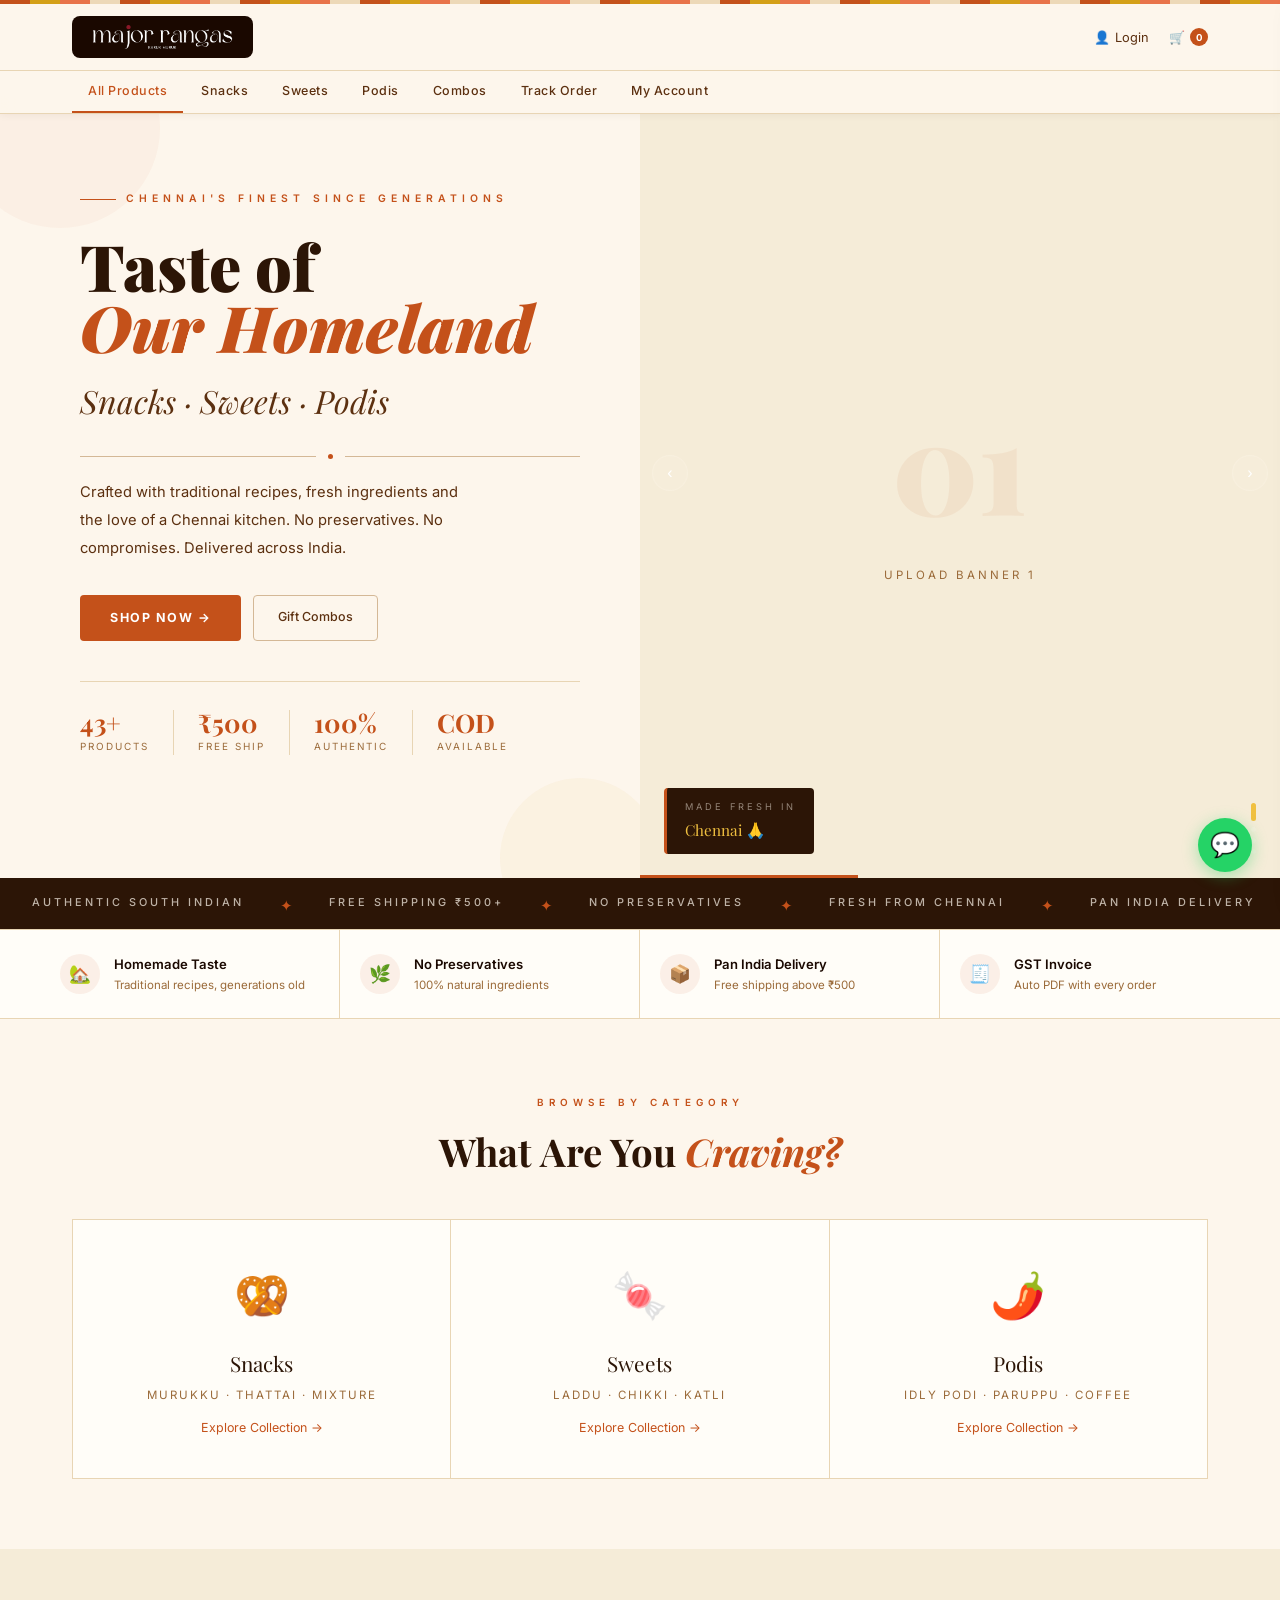
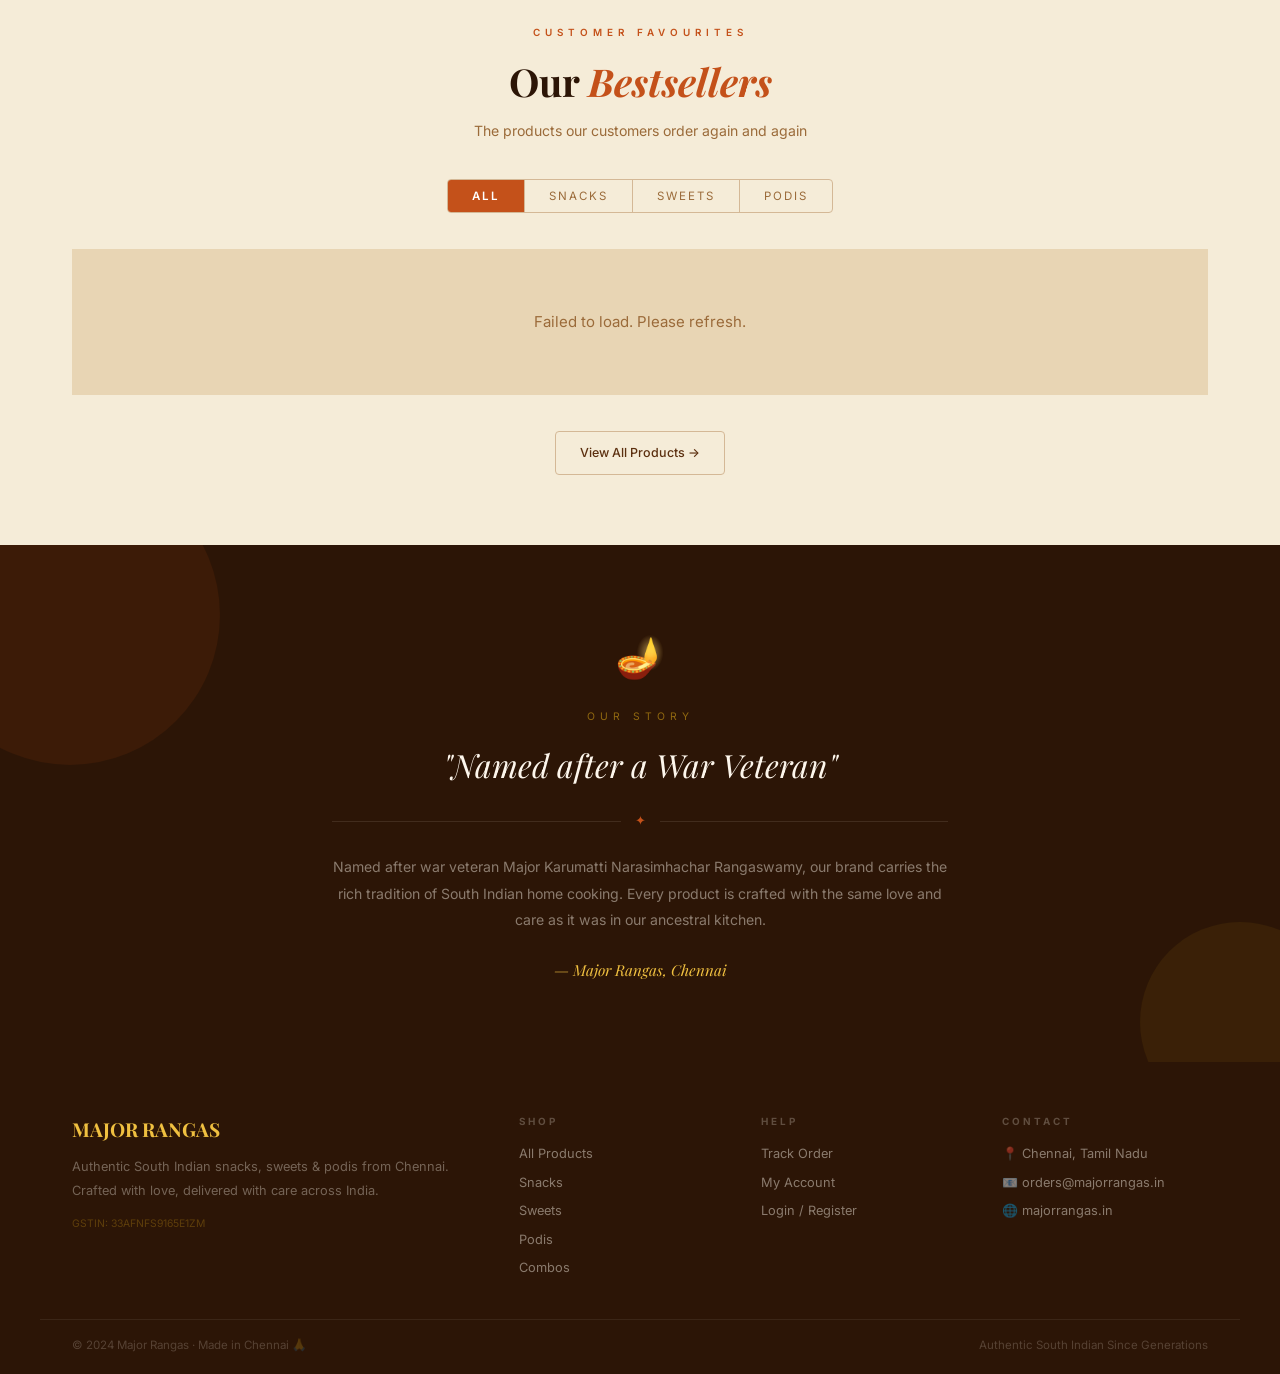
==== commit 3bd34721: "Add files via upload" ====
--- a/index.html
+++ b/index.html
@@ -55,7 +55,7 @@
     .navbar{position:fixed;top:4px;left:0;right:0;z-index:999;
       background:var(--nav-bg);border-bottom:1px solid var(--border2);
       backdrop-filter:blur(8px);box-shadow:0 1px 8px rgba(44,21,6,0.06);}
-    .nav-top{max-width:1200px;margin:0 auto;display:grid;grid-template-columns:1fr auto 1fr;align-items:center;padding:12px 32px;}
+    .nav-top{max-width:1200px;margin:0 auto;display:flex;align-items:center;justify-content:space-between;padding:12px 32px;}
     .nav-left-links{display:flex;gap:24px;list-style:none;}
     .nav-left-links a{font-size:0.78rem;color:var(--text2);letter-spacing:1px;text-transform:uppercase;font-weight:500;transition:color 0.2s;}
     .nav-left-links a:hover{color:var(--terra);}
@@ -269,12 +269,6 @@
 
 <nav class="navbar">
   <div class="nav-top">
-    <ul class="nav-left-links">
-      <li><a href="products.html?cat=Snacks">Snacks</a></li>
-      <li><a href="products.html?cat=Sweets">Sweets</a></li>
-      <li><a href="products.html?cat=Podis">Podis</a></li>
-      <li><a href="products.html?cat=Combos">Combos</a></li>
-    </ul>
     <a href="index.html" class="logo-wrap">
       <img src="/images/logo.png" alt="Major Rangas" class="logo-img">
     </a>
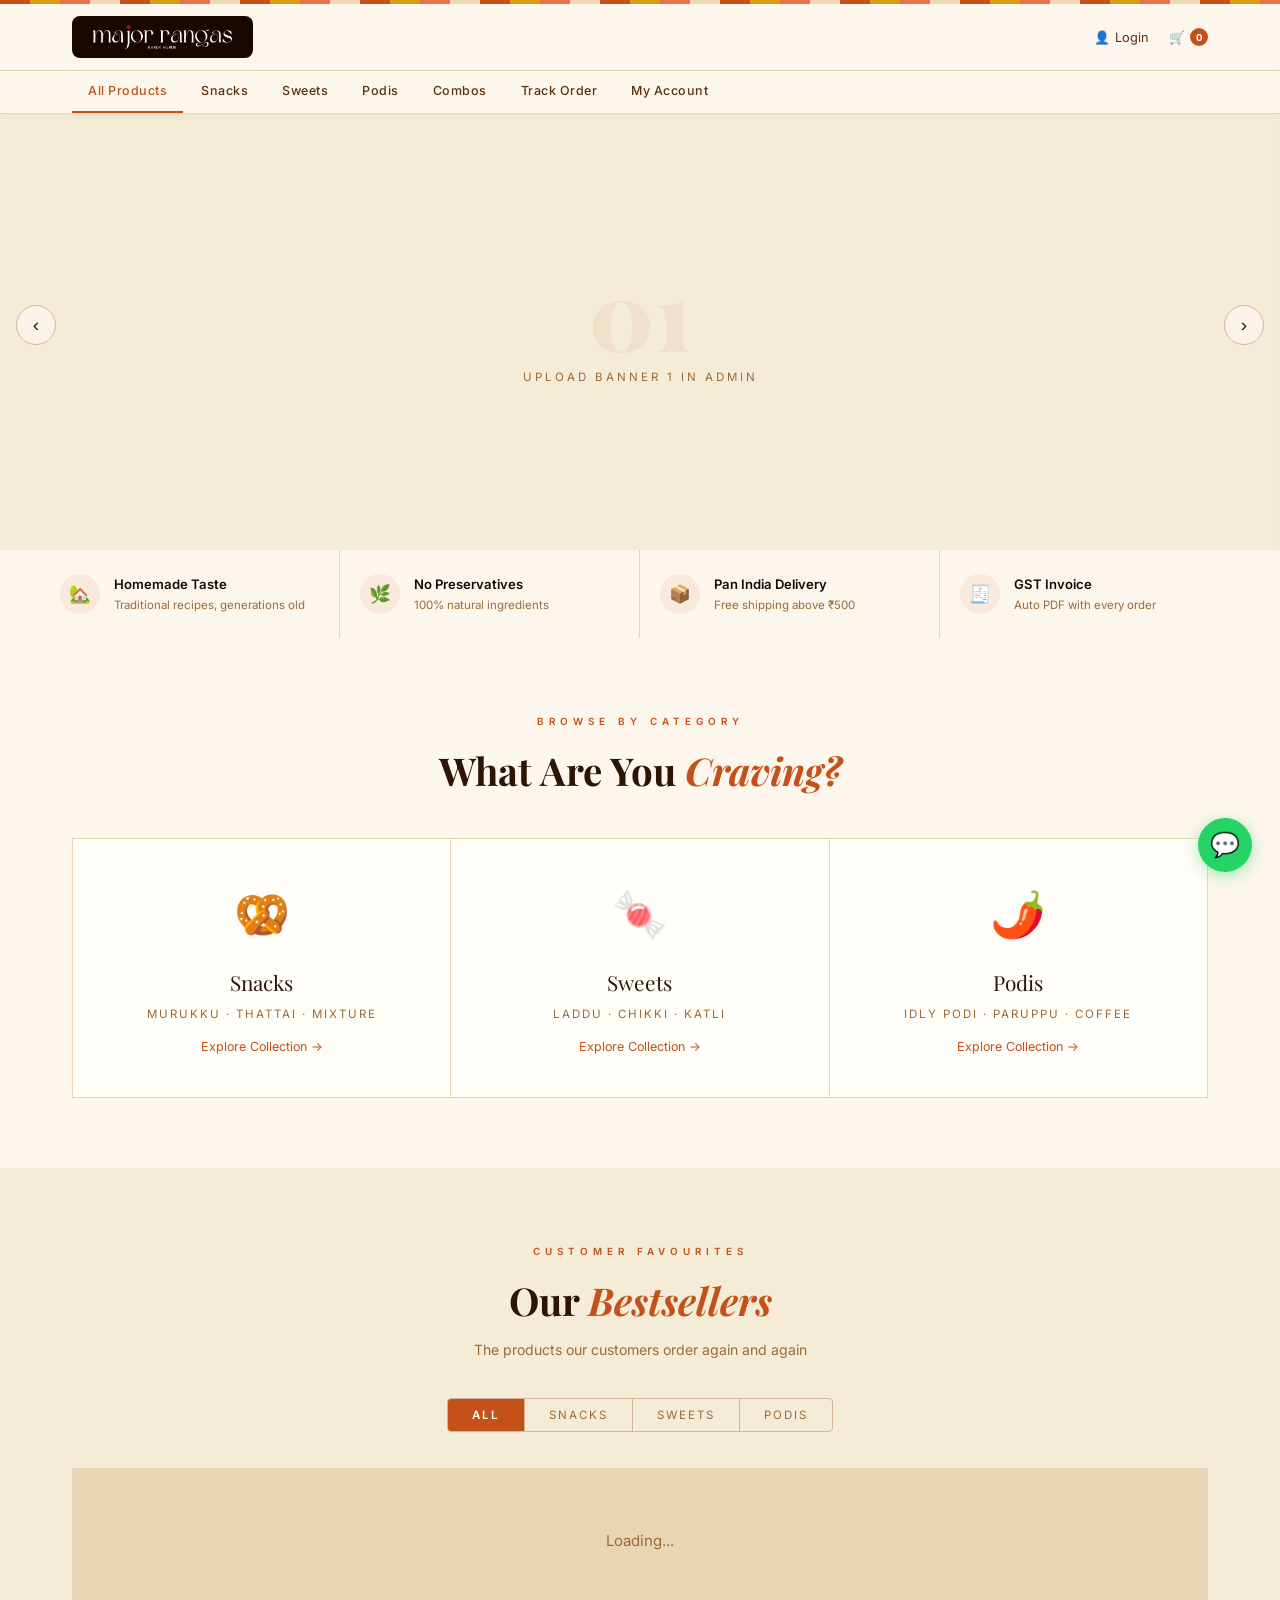
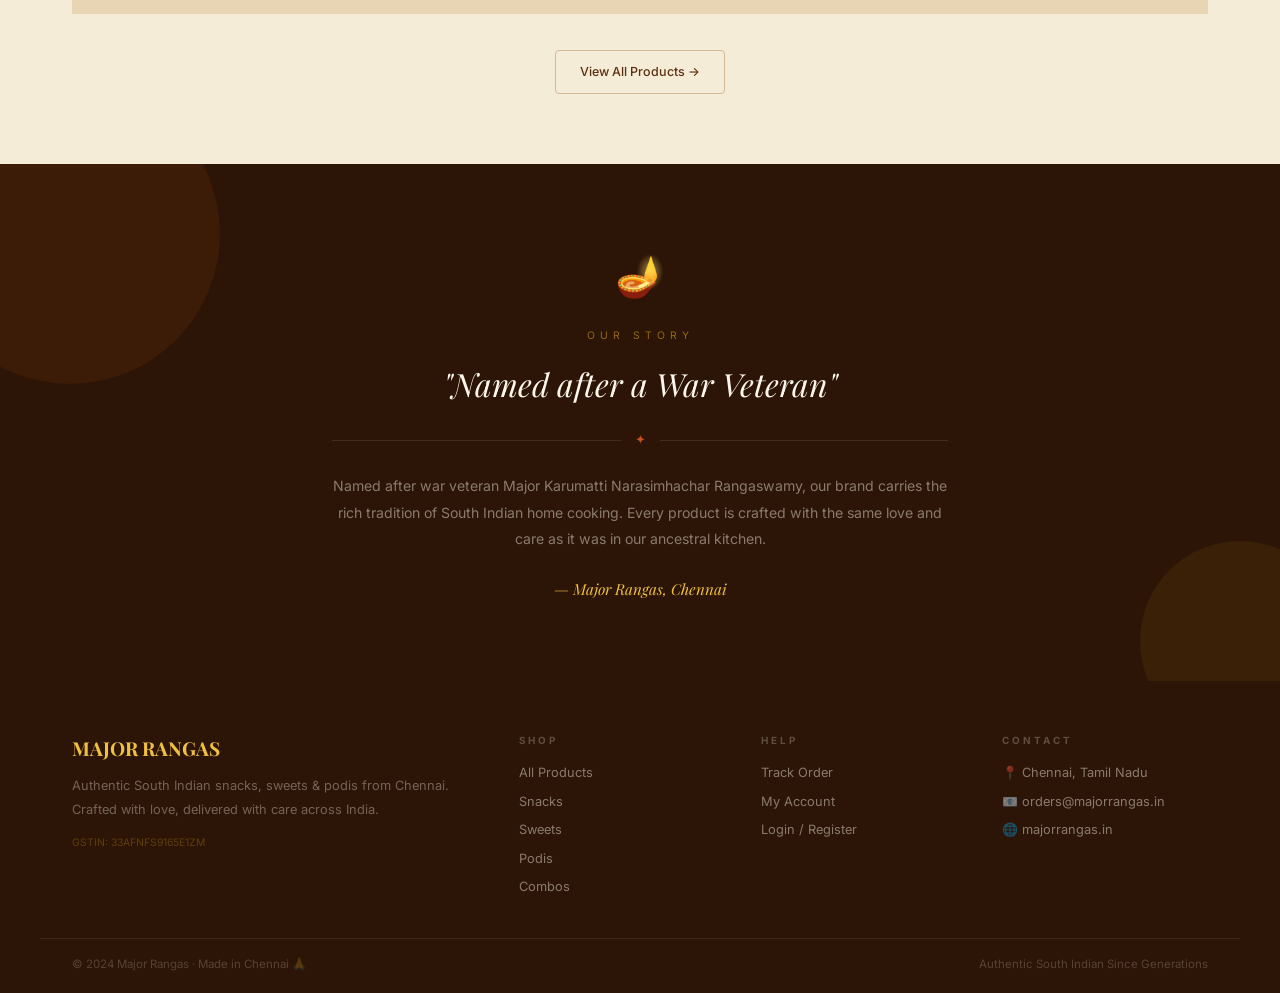
==== commit de934063: "Implement hero banner with slider and styles Added a hero banner section with slides and updated sty" ====
--- a/index.html
+++ b/index.html
@@ -1,3 +1,4 @@
+
 <!DOCTYPE html>
 <html lang="en">
 <head>
@@ -72,63 +73,63 @@
     .nav-link:hover,.nav-link.active{color:var(--terra);border-bottom-color:var(--terra);}
 
     /* HERO — EDITORIAL SPLIT */
-    .hero{margin-top:68px;display:grid;grid-template-columns:1fr 1fr;min-height:90vh;max-height:700px;}
+    
 
     /* LEFT TEXT */
-    .hero-text{background:var(--cream);padding:60px 60px 60px 80px;display:flex;flex-direction:column;justify-content:center;position:relative;overflow:hidden;}
-    .hero-text::before{content:'';position:absolute;top:-40px;left:-40px;width:200px;height:200px;border-radius:50%;background:rgba(196,81,26,0.04);}
-    .hero-text::after{content:'';position:absolute;bottom:-60px;right:-20px;width:160px;height:160px;border-radius:50%;background:rgba(212,160,23,0.05);}
-    .hero-issue{display:flex;align-items:center;gap:10px;margin-bottom:28px;}
-    .hero-issue-line{width:36px;height:1px;background:var(--terra);}
-    .hero-issue-text{font-size:0.65rem;letter-spacing:5px;text-transform:uppercase;color:var(--terra);font-weight:600;}
-    .hero-title{font-family:var(--font-serif);font-size:clamp(2.8rem,5vw,4.5rem);color:var(--brown);line-height:0.95;font-weight:900;margin-bottom:16px;}
-    .hero-title .accent{color:var(--terra);font-style:italic;display:block;}
-    .hero-title .sub{font-size:clamp(1.4rem,2.5vw,2.2rem);color:var(--brown2);font-weight:400;font-style:italic;}
-    .hero-divider{display:flex;align-items:center;gap:12px;margin:20px 0;}
-    .hero-div-line{flex:1;height:1px;background:var(--border);}
-    .hero-div-dot{width:5px;height:5px;border-radius:50%;background:var(--terra);flex-shrink:0;}
-    .hero-desc{color:var(--text2);font-size:0.92rem;line-height:1.9;max-width:380px;margin-bottom:32px;}
-    .hero-btns{display:flex;gap:12px;flex-wrap:wrap;margin-bottom:40px;}
+    
+    
+    
+    
+    
+    
+    
+    
+    
+    
+    
+    
+    
+    
     .btn-terra{background:var(--terra);color:#fff;padding:13px 30px;border-radius:4px;font-size:0.78rem;font-weight:700;letter-spacing:1.5px;text-transform:uppercase;border:none;cursor:pointer;transition:all 0.2s;display:inline-block;}
     .btn-terra:hover{background:var(--terra-dark);transform:translateY(-1px);}
     .btn-outline{border:1.5px solid var(--border);color:var(--text2);padding:11px 24px;border-radius:4px;font-size:0.78rem;font-weight:500;transition:all 0.2s;display:inline-block;}
     .btn-outline:hover{border-color:var(--terra);color:var(--terra);}
-    .hero-stats{display:flex;gap:24px;padding-top:28px;border-top:1px solid var(--border2);}
-    .hero-stat-val{font-family:var(--font-serif);font-size:1.6rem;font-weight:700;color:var(--terra);display:block;line-height:1;}
-    .hero-stat-label{font-size:0.62rem;color:var(--text3);letter-spacing:2px;text-transform:uppercase;margin-top:3px;}
+    
+    
+    
 
     /* RIGHT IMAGE */
-    .hero-image{position:relative;overflow:hidden;background:var(--cream2);}
+    
     .hero-image img{width:100%;height:100%;object-fit:cover;transition:transform 0.6s ease;}
-    .hero-image:hover img{transform:scale(1.03);}
-    .hero-img-placeholder{width:100%;height:100%;display:flex;align-items:center;justify-content:center;flex-direction:column;gap:12px;background:var(--cream2);}
-    .hero-img-placeholder .num{font-family:var(--font-serif);font-size:8rem;color:rgba(196,81,26,0.07);font-weight:900;line-height:1;}
-    .hero-img-placeholder .lbl{font-size:0.72rem;color:var(--text3);letter-spacing:3px;text-transform:uppercase;}
-    .hero-badge{position:absolute;bottom:24px;left:24px;background:var(--brown);color:var(--cream);padding:12px 18px;border-radius:4px;border-left:3px solid var(--terra);}
-    .hero-badge .tag{font-size:0.58rem;color:rgba(253,246,236,0.5);letter-spacing:3px;text-transform:uppercase;margin-bottom:3px;}
-    .hero-badge .val{font-family:var(--font-serif);font-size:0.95rem;color:var(--gold-light);}
+    
+    
+    
+    
+    
+    
+    
     /* Slider controls */
-    .hero-dots{position:absolute;bottom:24px;right:24px;display:flex;flex-direction:column;gap:6px;z-index:5;}
-    .hero-dot{width:5px;height:5px;border-radius:50%;background:rgba(253,246,236,0.3);cursor:pointer;transition:all 0.3s;}
+    
+    
     .hero-dot.active{background:var(--gold-light);height:18px;border-radius:3px;}
-    .hero-prev,.hero-next{position:absolute;top:50%;transform:translateY(-50%);background:rgba(253,246,236,0.15);border:1px solid rgba(253,246,236,0.2);color:#fff;width:36px;height:36px;border-radius:50%;cursor:pointer;z-index:5;display:flex;align-items:center;justify-content:center;font-size:1rem;transition:all 0.2s;}
+    
     .hero-prev:hover,.hero-next:hover{background:rgba(253,246,236,0.3);}
-    .hero-prev{left:12px;}.hero-next{right:12px;}
-    .hero-progress{position:absolute;bottom:0;left:0;height:3px;background:var(--terra);z-index:5;transition:width 0.1s linear;}
+    
+    
     /* Slides */
-    .slides{display:flex;height:100%;transition:transform 0.7s cubic-bezier(0.77,0,0.175,1);}
-    .slide{min-width:100%;height:100%;position:relative;}
-    .slide img{width:100%;height:100%;object-fit:cover;}
-    .slide-placeholder{width:100%;height:100%;display:flex;flex-direction:column;align-items:center;justify-content:center;background:var(--cream2);}
-    .slide-placeholder .num{font-family:var(--font-serif);font-size:8rem;color:rgba(196,81,26,0.07);font-weight:900;}
-    .slide-placeholder .lbl{font-size:0.72rem;color:var(--text3);letter-spacing:3px;text-transform:uppercase;}
+    
+    
+    
+    
+    
+    
 
     /* MARQUEE */
-    .marquee-wrap{background:var(--brown);padding:11px 0;overflow:hidden;}
-    .marquee-track{display:inline-flex;animation:marquee 30s linear infinite;}
-    .marquee-item{color:rgba(253,246,236,0.7);font-size:0.68rem;letter-spacing:3px;text-transform:uppercase;padding:0 32px;white-space:nowrap;font-weight:500;}
-    .marquee-sep{color:var(--terra);padding:0 4px;}
-    @keyframes marquee{0%{transform:translateX(0)}100%{transform:translateX(-50%)}}
+    
+    
+    
+    
+    100%{transform:translateX(-50%)}}
 
     /* FEATURES STRIP */
     .features-strip{border-top:1px solid var(--border2);border-bottom:1px solid var(--border2);background:var(--white);}
@@ -246,9 +247,9 @@
     .toast.success{border-left-color:var(--gold);}
 
     @media(max-width:900px){
-      .hero{grid-template-columns:1fr;min-height:auto;}
-      .hero-image{height:60vw;}
-      .hero-text{padding:36px 20px;}
+      
+      
+      
       .nav-top{grid-template-columns:auto 1fr;gap:12px;}
       .nav-left-links{display:none;}
       .nav-links-row{padding:0 16px;}
@@ -262,6 +263,24 @@
     @media(max-width:480px){
       .prod-grid{grid-template-columns:1fr 1fr;}
     }
+  
+    /* HERO BANNER */
+    .hero-banner{margin-top:100px;width:100%;height:50vh;min-height:320px;max-height:520px;position:relative;overflow:hidden;background:var(--cream2);}
+    .hero-slides{display:flex;height:100%;transition:transform 0.7s cubic-bezier(0.77,0,0.175,1);}
+    .hero-slide{min-width:100%;height:100%;position:relative;overflow:hidden;flex-shrink:0;}
+    .hero-slide img{width:100%;height:100%;object-fit:cover;object-position:center top;position:absolute;inset:0;}
+    .slide-ph{width:100%;height:100%;display:flex;flex-direction:column;align-items:center;justify-content:center;background:var(--cream2);}
+    .ph-num{font-family:var(--font-serif);font-size:6rem;color:rgba(196,81,26,0.07);font-weight:900;line-height:1;}
+    .ph-lbl{font-size:0.72rem;color:var(--text3);letter-spacing:3px;text-transform:uppercase;margin-top:8px;}
+    .hero-prev,.hero-next{position:absolute;top:50%;transform:translateY(-50%);background:rgba(253,246,236,0.8);border:1px solid var(--border);color:var(--brown);width:40px;height:40px;border-radius:50%;cursor:pointer;z-index:5;display:flex;align-items:center;justify-content:center;font-size:1.2rem;transition:all 0.2s;}
+    .hero-prev:hover,.hero-next:hover{background:var(--terra);color:#fff;border-color:var(--terra);}
+    .hero-prev{left:16px;}.hero-next{right:16px;}
+    .hero-dots{position:absolute;bottom:16px;left:50%;transform:translateX(-50%);display:flex;gap:6px;z-index:5;}
+    .hero-dot{width:6px;height:6px;border-radius:50%;background:rgba(255,255,255,0.5);cursor:pointer;transition:all 0.3s;}
+    .hero-dot.active{background:#fff;width:20px;border-radius:3px;}
+    .hero-prog{position:absolute;bottom:0;left:0;height:3px;background:var(--terra);z-index:5;transition:width 0.1s linear;}
+    @media(max-width:768px){.hero-banner{height:50vw;min-height:200px;}}
+
   </style>
 </head>
 <body>
@@ -290,82 +309,25 @@
   </div>
 </nav>
 
-<!-- HERO EDITORIAL -->
-<section class="hero">
-  <div class="hero-text">
-    <div class="hero-issue">
-      <div class="hero-issue-line"></div>
-      <span class="hero-issue-text" id="heroEyebrow">Chennai's Finest Since Generations</span>
-    </div>
-    <h1 class="hero-title">
-      <span id="heroLine1">Taste of</span>
-      <span class="accent" id="heroLine2">Our Homeland</span>
-      <span class="sub" id="heroSub">Snacks · Sweets · Podis</span>
-    </h1>
-    <div class="hero-divider"><div class="hero-div-line"></div><div class="hero-div-dot"></div><div class="hero-div-line"></div></div>
-    <p class="hero-desc" id="heroDesc">Crafted with traditional recipes, fresh ingredients and the love of a Chennai kitchen. No preservatives. No compromises. Delivered across India.</p>
-    <div class="hero-btns">
-      <a href="products.html" class="btn-terra">Shop Now →</a>
-      <a href="products.html?cat=Combos" class="btn-outline">Gift Combos</a>
-    </div>
-    <div class="hero-stats">
-      <div><span class="hero-stat-val">43+</span><div class="hero-stat-label">Products</div></div>
-      <div style="width:1px;background:var(--border2)"></div>
-      <div><span class="hero-stat-val">₹500</span><div class="hero-stat-label">Free Ship</div></div>
-      <div style="width:1px;background:var(--border2)"></div>
-      <div><span class="hero-stat-val">100%</span><div class="hero-stat-label">Authentic</div></div>
-      <div style="width:1px;background:var(--border2)"></div>
-      <div><span class="hero-stat-val">COD</span><div class="hero-stat-label">Available</div></div>
-    </div>
-  </div>
-
-  <div class="hero-image">
-    <div class="slides" id="heroSlides">
-      <div class="slide" id="s1">
-        <div class="slide-placeholder"><div class="num">01</div><div class="lbl">Upload Banner 1</div></div>
-      </div>
-      <div class="slide" id="s2">
-        <div class="slide-placeholder"><div class="num">02</div><div class="lbl">Upload Banner 2</div></div>
-      </div>
-      <div class="slide" id="s3">
-        <div class="slide-placeholder"><div class="num">03</div><div class="lbl">Upload Banner 3</div></div>
-      </div>
-      <div class="slide" id="s4">
-        <div class="slide-placeholder"><div class="num">04</div><div class="lbl">Upload Banner 4</div></div>
-      </div>
-    </div>
-    <button class="hero-prev" onclick="prevSlide()">‹</button>
-    <button class="hero-next" onclick="nextSlide()">›</button>
-    <div class="hero-dots" id="heroDots"></div>
-    <div class="hero-badge">
-      <div class="tag">Made Fresh In</div>
-      <div class="val">Chennai 🙏</div>
-    </div>
-    <div class="hero-progress" id="heroProgress"></div>
-  </div>
-</section>
-
-<!-- MARQUEE -->
-<div class="marquee-wrap">
-  <div class="marquee-track">
-    <span class="marquee-item">Authentic South Indian</span><span class="marquee-sep">✦</span>
-    <span class="marquee-item">Free Shipping ₹500+</span><span class="marquee-sep">✦</span>
-    <span class="marquee-item">No Preservatives</span><span class="marquee-sep">✦</span>
-    <span class="marquee-item">Fresh From Chennai</span><span class="marquee-sep">✦</span>
-    <span class="marquee-item">Pan India Delivery</span><span class="marquee-sep">✦</span>
-    <span class="marquee-item">Trademark Registered</span><span class="marquee-sep">✦</span>
-    <span class="marquee-item">GST Invoice Included</span><span class="marquee-sep">✦</span>
-    <span class="marquee-item">Authentic South Indian</span><span class="marquee-sep">✦</span>
-    <span class="marquee-item">Free Shipping ₹500+</span><span class="marquee-sep">✦</span>
-    <span class="marquee-item">No Preservatives</span><span class="marquee-sep">✦</span>
-    <span class="marquee-item">Fresh From Chennai</span><span class="marquee-sep">✦</span>
-    <span class="marquee-item">Pan India Delivery</span><span class="marquee-sep">✦</span>
-    <span class="marquee-item">Trademark Registered</span><span class="marquee-sep">✦</span>
-    <span class="marquee-item">GST Invoice Included</span><span class="marquee-sep">✦</span>
-  </div>
+
+
 </div>
 
 <!-- FEATURES -->
+<!-- HERO BANNER -->
+<div class="hero-banner">
+  <div class="hero-slides" id="heroSlides">
+    <div class="hero-slide" id="s1"><div class="slide-ph"><div class="ph-num">01</div><div class="ph-lbl">Upload Banner 1 in Admin</div></div></div>
+    <div class="hero-slide" id="s2"><div class="slide-ph"><div class="ph-num">02</div><div class="ph-lbl">Upload Banner 2 in Admin</div></div></div>
+    <div class="hero-slide" id="s3"><div class="slide-ph"><div class="ph-num">03</div><div class="ph-lbl">Upload Banner 3 in Admin</div></div></div>
+    <div class="hero-slide" id="s4"><div class="slide-ph"><div class="ph-num">04</div><div class="ph-lbl">Upload Banner 4 in Admin</div></div></div>
+  </div>
+  <button class="hero-prev" onclick="prevSlide()">‹</button>
+  <button class="hero-next" onclick="nextSlide()">›</button>
+  <div class="hero-dots" id="heroDots"></div>
+  <div class="hero-prog" id="heroProgress"></div>
+</div>
+
 <div class="features-strip">
   <div class="features-inner">
     <div class="feature-item"><div class="feature-icon">🏡</div><div><div class="feature-title">Homemade Taste</div><div class="feature-desc">Traditional recipes, generations old</div></div></div>
@@ -492,15 +454,12 @@
 var cart=JSON.parse(localStorage.getItem('mr_cart')||'[]');
 var wishlist=JSON.parse(localStorage.getItem('mr_wishlist')||'[]');
 
-// SLIDER
-var slide=0,total=4,progW=0,progTimer,dur=5000;
-function buildDots(){var d=document.getElementById('heroDots');for(var i=0;i<total;i++){var dot=document.createElement('div');dot.className='hero-dot'+(i===0?' active':'');dot.onclick=(function(n){return function(){goSlide(n);};})(i);d.appendChild(dot);}}
-function goSlide(n){slide=n;document.getElementById('heroSlides').style.transform='translateX(-'+n*100+'%)';document.querySelectorAll('.hero-dot').forEach(function(d,i){d.classList.toggle('active',i===n);});resetProg();}
-function nextSlide(){goSlide((slide+1)%total);}
-function prevSlide(){goSlide((slide-1+total)%total);}
-function resetProg(){progW=0;document.getElementById('heroProgress').style.width='0%';clearInterval(progTimer);progTimer=setInterval(function(){progW+=100/(dur/100);document.getElementById('heroProgress').style.width=progW+'%';if(progW>=100){progW=0;nextSlide();}},100);}
-
-function setSlideImg(id,url){if(!url||!url.trim())return;var box=document.getElementById(id);if(!box)return;var ph=box.querySelector('.slide-placeholder');if(ph)ph.style.display='none';var img=document.createElement('img');img.src=url;img.alt='Banner';img.style.cssText='width:100%;height:100%;object-fit:cover;position:absolute;inset:0';img.onerror=function(){if(ph)ph.style.display='flex';this.remove();};box.style.position='relative';box.appendChild(img);}
+}
+
+
+},100);}
+
+;box.style.position='relative';box.appendChild(img);}
 
 // SETTINGS
 async function loadSettings(){
@@ -514,8 +473,10 @@
     if(s.banner_slide_1_subtitle)document.getElementById('heroLine2').textContent=s.banner_slide_1_subtitle;
     if(s.story_text)document.getElementById('storyText').textContent=s.story_text;
     if(s.slider_autoplay_seconds)dur=parseInt(s.slider_autoplay_seconds)*1000;
+    
+    if(s.show_story_section==='false')document.querySelector('.story-section').style.display='none';
     setSlideImg('s1',s.banner_image_1);setSlideImg('s2',s.banner_image_2);setSlideImg('s3',s.banner_image_3);setSlideImg('s4',s.banner_image_4);
-    if(s.show_story_section==='false')document.querySelector('.story-section').style.display='none';
+    if(s.slider_autoplay_seconds)dur=parseInt(s.slider_autoplay_seconds)*1000;
   }catch(e){}
 }
 
@@ -607,7 +568,54 @@
 schemaScript.text=JSON.stringify({"@context":"https://schema.org","@type":"Organization","name":"Major Rangas","url":"https://majorrangas.in","logo":"https://majorrangas.in/images/logo.png","description":"Authentic South Indian snacks, sweets and podis from Chennai","address":{"@type":"PostalAddress","addressLocality":"Chennai","addressRegion":"Tamil Nadu","addressCountry":"IN"}});
 document.head.appendChild(schemaScript);
 
-updateCount();updateAccountNav();buildDots();resetProg();loadSettings();loadProds();
+updateCount();updateAccountNav();loadSettings();loadProds();
+
+// BANNER SLIDER
+var slide=0,total=4,progW=0,progTimer,dur=5000;
+function buildDots(){
+  var d=document.getElementById('heroDots');
+  if(!d)return;
+  for(var i=0;i<total;i++){
+    var dot=document.createElement('div');
+    dot.className='hero-dot'+(i===0?' active':'');
+    dot.onclick=(function(n){return function(){goSlide(n);};})(i);
+    d.appendChild(dot);
+  }
+}
+function goSlide(n){
+  slide=n;
+  var s=document.getElementById('heroSlides');
+  if(s)s.style.transform='translateX(-'+n*100+'%)';
+  document.querySelectorAll('.hero-dot').forEach(function(d,i){d.classList.toggle('active',i===n);});
+  resetProg();
+}
+function nextSlide(){goSlide((slide+1)%total);}
+function prevSlide(){goSlide((slide-1+total)%total);}
+function resetProg(){
+  progW=0;
+  var p=document.getElementById('heroProgress');
+  if(p)p.style.width='0%';
+  clearInterval(progTimer);
+  progTimer=setInterval(function(){
+    progW+=100/(dur/100);
+    var p=document.getElementById('heroProgress');
+    if(p)p.style.width=progW+'%';
+    if(progW>=100){progW=0;nextSlide();}
+  },100);
+}
+function setSlideImg(id,url){
+  if(!url||!url.trim())return;
+  var box=document.getElementById(id);
+  if(!box)return;
+  var ph=box.querySelector('.slide-ph');
+  var img=document.createElement('img');
+  img.src=url;img.alt='Banner';
+  img.onerror=function(){if(ph)ph.style.display='flex';this.remove();};
+  if(ph)ph.style.display='none';
+  box.appendChild(img);
+}
+buildDots();resetProg();
+
 </script>
 <script src="/js/pwa.js"></script>
 <script>
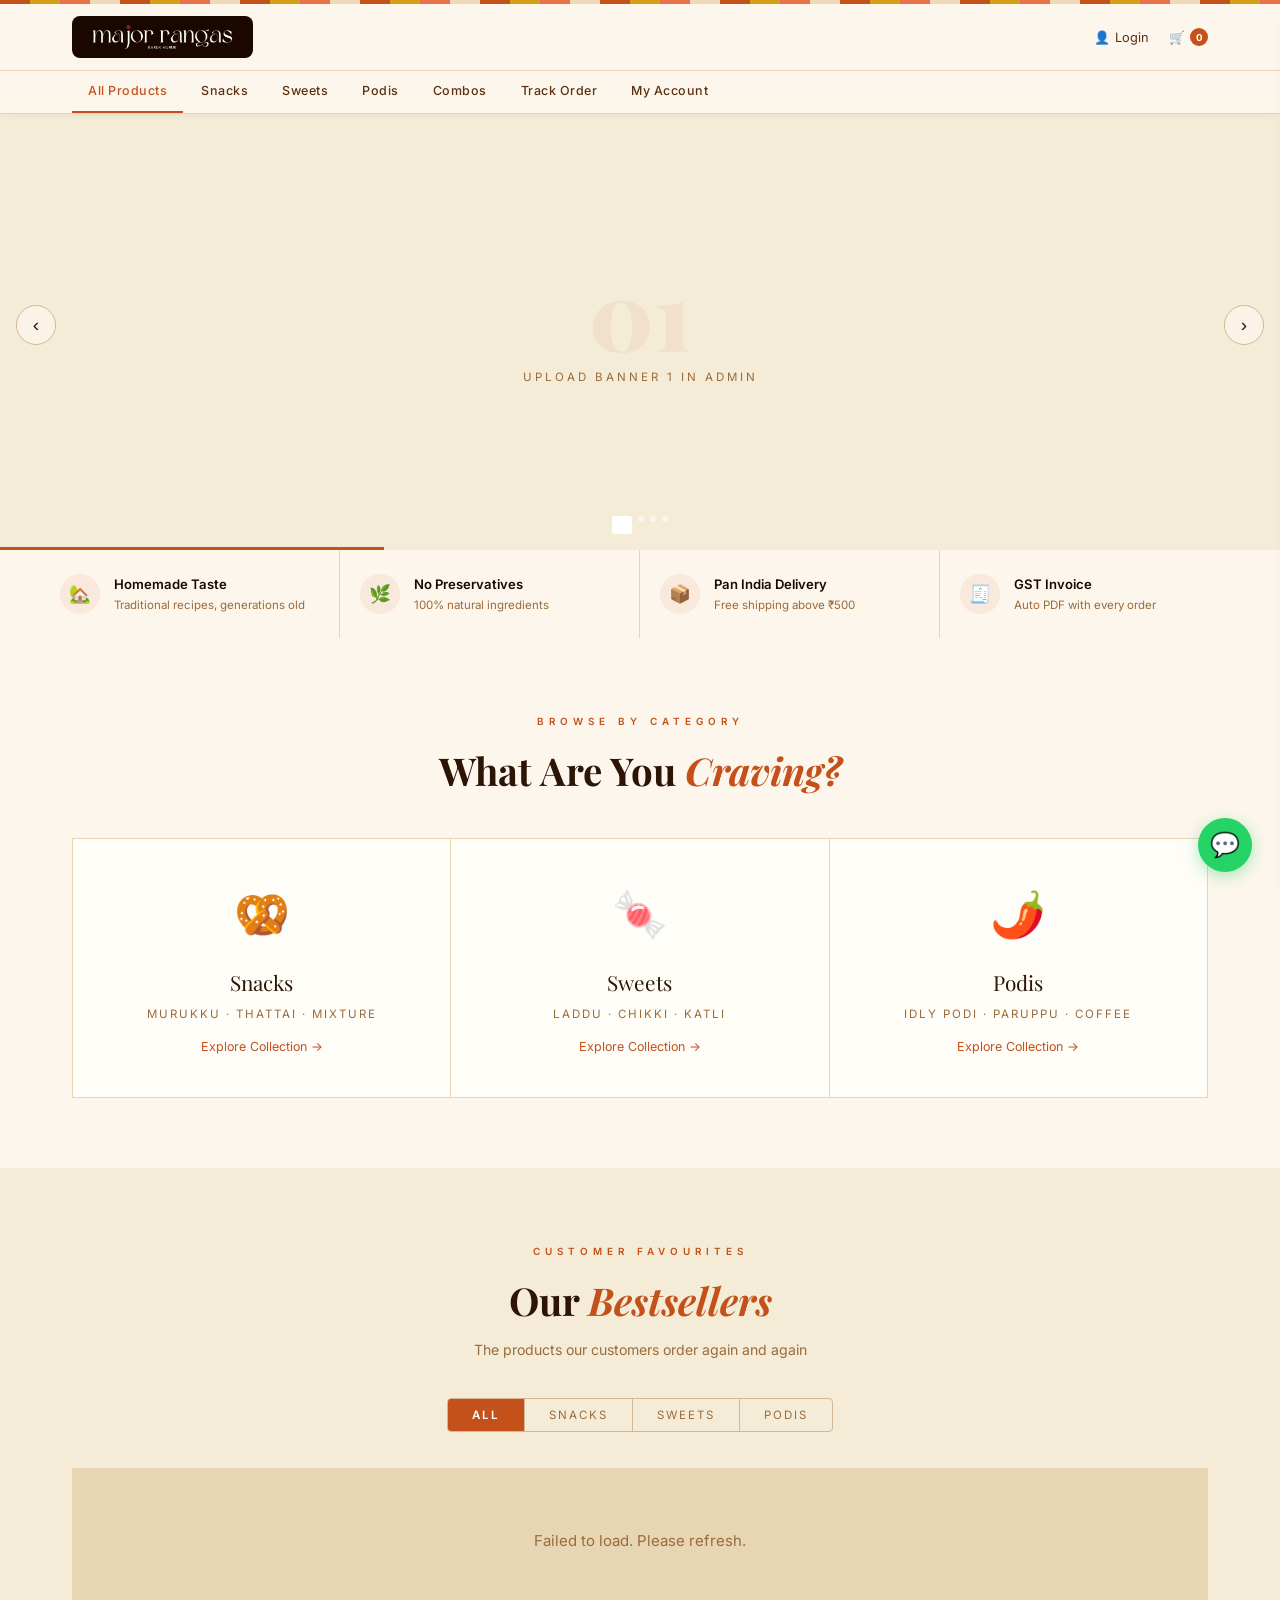
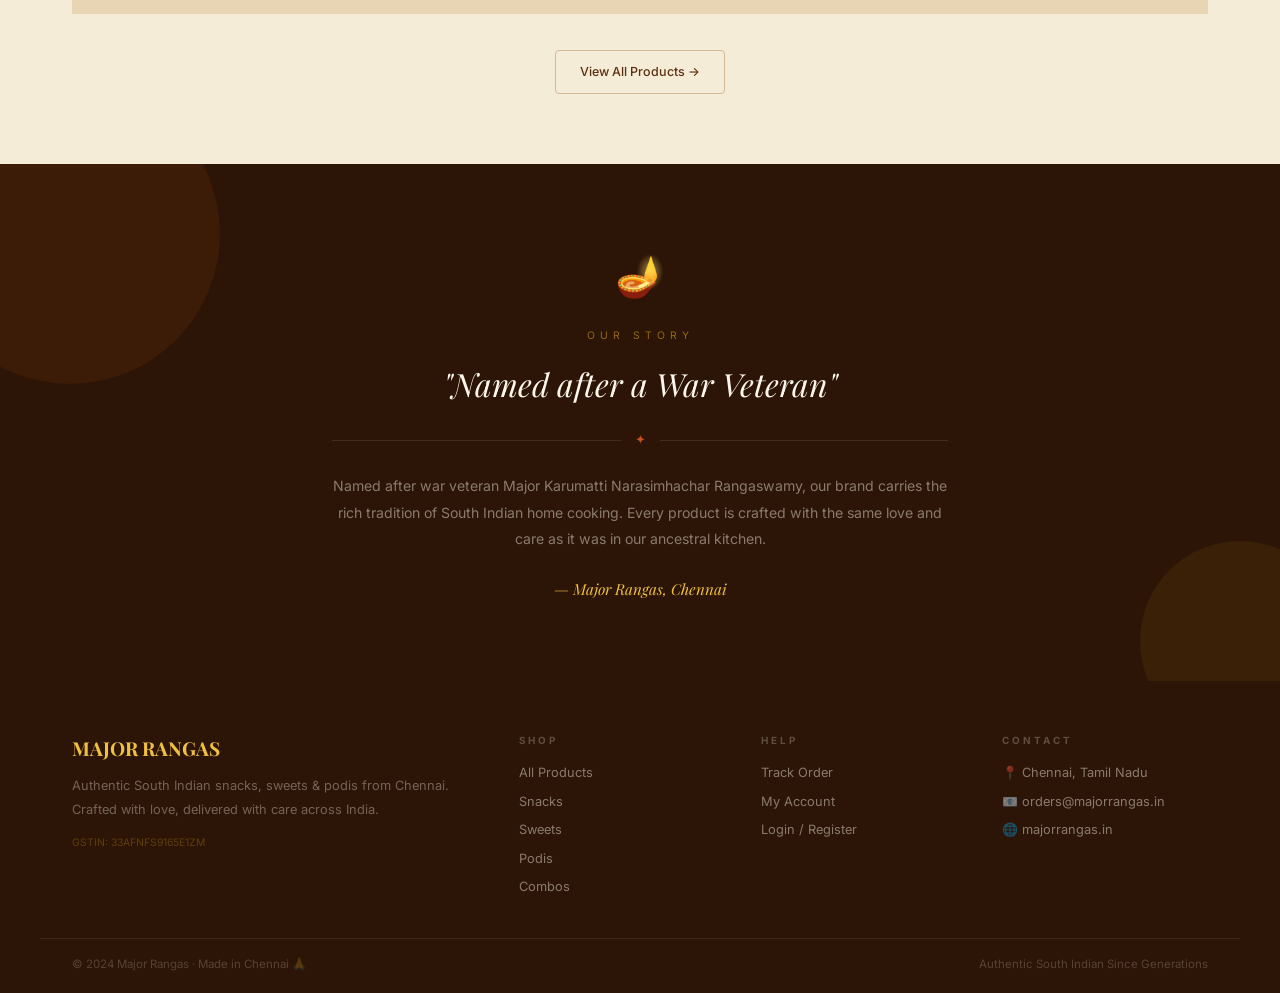
==== commit 726dfcee: "Update index.html" ====
--- a/index.html
+++ b/index.html
@@ -19,8 +19,7 @@
   <link rel="apple-touch-icon" href="/images/logo.png">
   <link rel="icon" href="/images/logo.png">
   <link href="https://fonts.googleapis.com/css2?family=Playfair+Display:ital,wght@0,400;0,600;0,700;0,900;1,400;1,600;1,700&family=Inter:wght@300;400;500;600&display=swap" rel="stylesheet">
-  <script src="/js/theme.js"></script>
-  <style>
+    <style>
     *{margin:0;padding:0;box-sizing:border-box;}
     html,body{margin:0!important;padding:0!important;}
     :root{
@@ -267,7 +266,7 @@
     /* HERO BANNER */
     .hero-banner{margin-top:100px;width:100%;height:50vh;min-height:320px;max-height:520px;position:relative;overflow:hidden;background:var(--cream2);}
     .hero-slides{display:flex;height:100%;transition:transform 0.7s cubic-bezier(0.77,0,0.175,1);}
-    .hero-slide{min-width:100%;height:100%;position:relative;overflow:hidden;flex-shrink:0;}
+    .hero-slide{min-width:100%;height:100%;position:relative;overflow:hidden;flex-shrink:0;background:var(--cream2);}
     .hero-slide img{width:100%;height:100%;object-fit:cover;object-position:center top;position:absolute;inset:0;}
     .slide-ph{width:100%;height:100%;display:flex;flex-direction:column;align-items:center;justify-content:center;background:var(--cream2);}
     .ph-num{font-family:var(--font-serif);font-size:6rem;color:rgba(196,81,26,0.07);font-weight:900;line-height:1;}
@@ -454,13 +453,6 @@
 var cart=JSON.parse(localStorage.getItem('mr_cart')||'[]');
 var wishlist=JSON.parse(localStorage.getItem('mr_wishlist')||'[]');
 
-}
-
-
-},100);}
-
-;box.style.position='relative';box.appendChild(img);}
-
 // SETTINGS
 async function loadSettings(){
   try{
@@ -475,6 +467,7 @@
     if(s.slider_autoplay_seconds)dur=parseInt(s.slider_autoplay_seconds)*1000;
     
     if(s.show_story_section==='false')document.querySelector('.story-section').style.display='none';
+    console.log("Banner URLs:",s.banner_image_1,s.banner_image_2);
     setSlideImg('s1',s.banner_image_1);setSlideImg('s2',s.banner_image_2);setSlideImg('s3',s.banner_image_3);setSlideImg('s4',s.banner_image_4);
     if(s.slider_autoplay_seconds)dur=parseInt(s.slider_autoplay_seconds)*1000;
   }catch(e){}
@@ -608,16 +601,21 @@
   var box=document.getElementById(id);
   if(!box)return;
   var ph=box.querySelector('.slide-ph');
+  if(ph)ph.style.display='none';
+  // Remove existing img if any
+  var existing=box.querySelector('img');
+  if(existing)existing.remove();
   var img=document.createElement('img');
-  img.src=url;img.alt='Banner';
-  img.onerror=function(){if(ph)ph.style.display='flex';this.remove();};
-  if(ph)ph.style.display='none';
+  img.src=url;
+  img.alt='Banner';
+  img.style.cssText='width:100%;height:100%;object-fit:cover;object-position:center top;position:absolute;inset:0;display:block;';
+  img.onerror=function(){if(ph)ph.style.display='flex';this.style.display='none';};
+  box.style.position='relative';
   box.appendChild(img);
 }
 buildDots();resetProg();
 
 </script>
-<script src="/js/pwa.js"></script>
 <script>
 if('serviceWorker' in navigator){window.addEventListener('load',function(){navigator.serviceWorker.register('/sw.js').catch(function(){});});}
 </script>
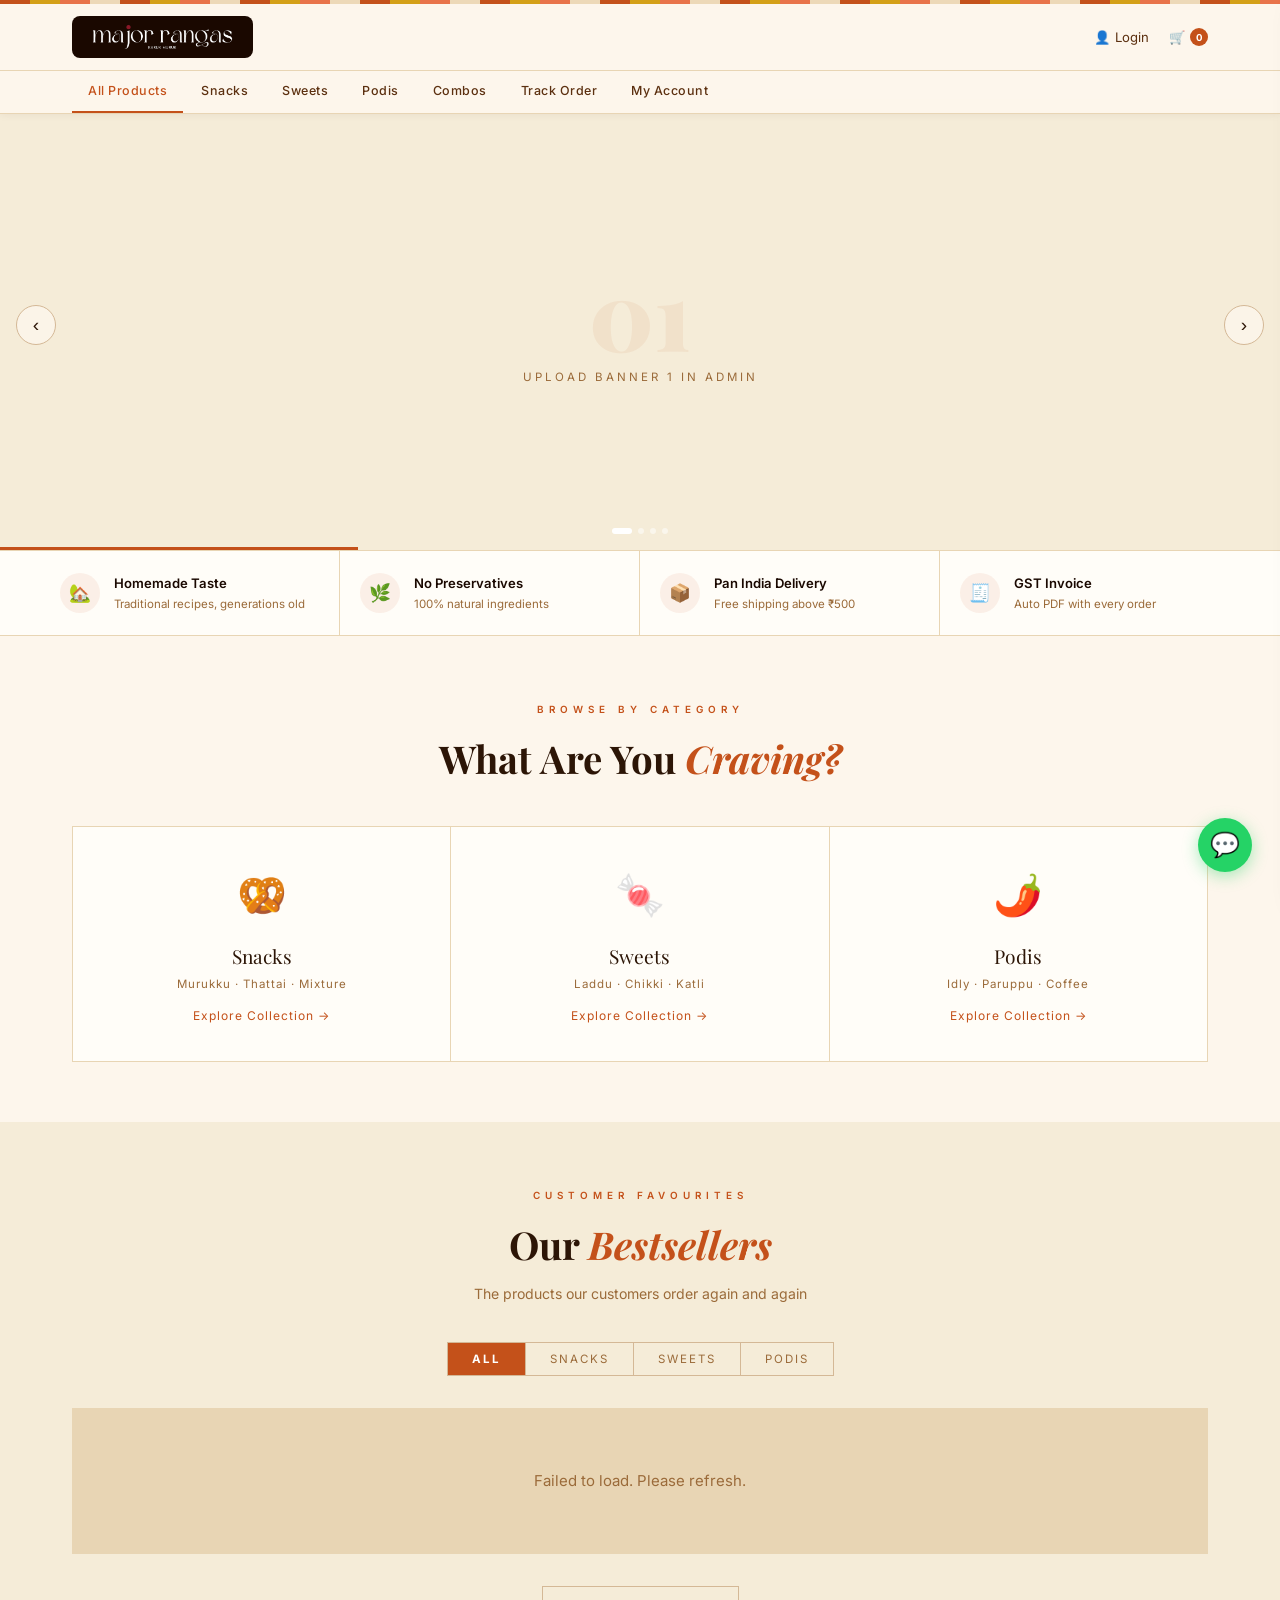
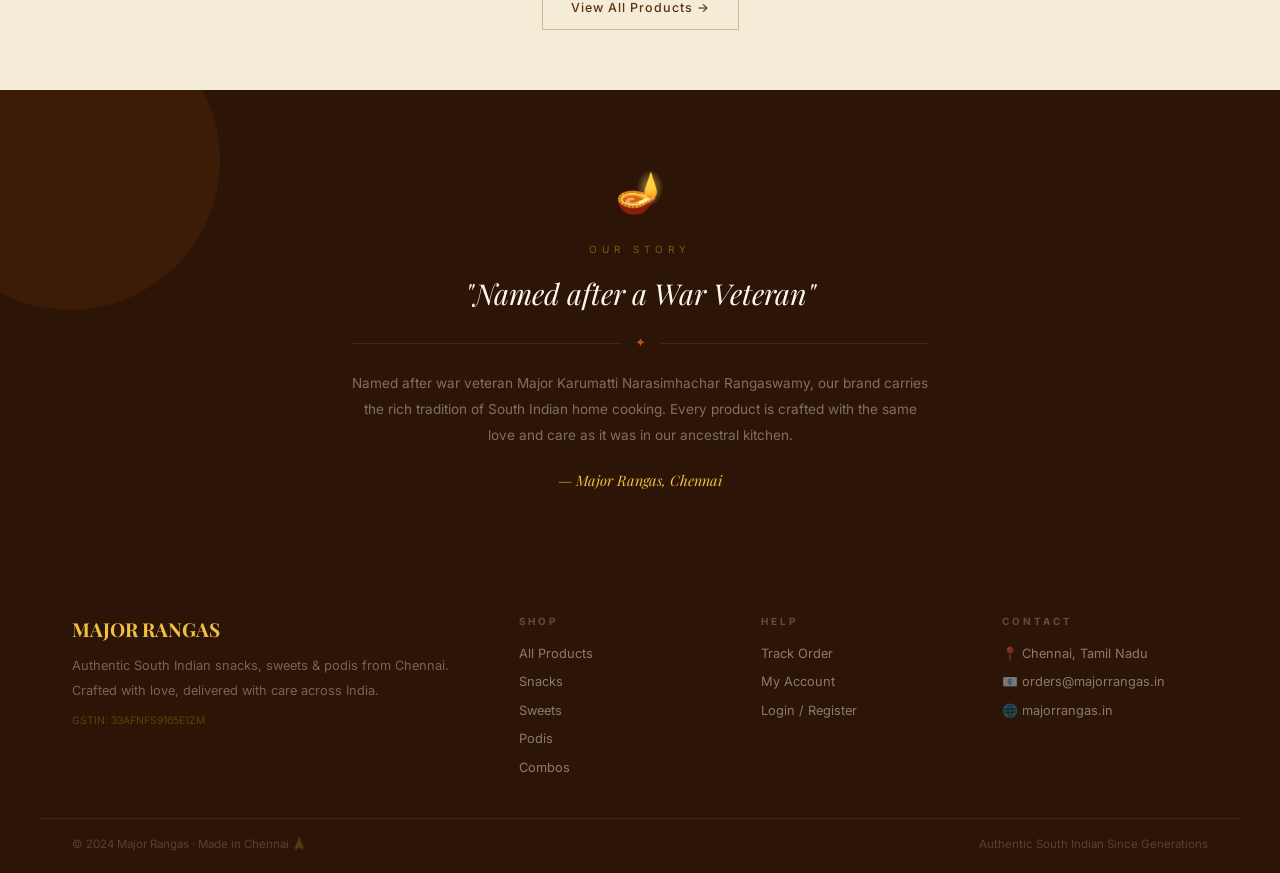
==== commit a23ec409: "Add files via upload" ====
--- a/index.html
+++ b/index.html
@@ -1,68 +1,43 @@
-
 <!DOCTYPE html>
 <html lang="en">
 <head>
   <meta charset="UTF-8">
-  <meta name="viewport" content="width=device-width, initial-scale=1.0, viewport-fit=cover">
-  <title>Major Rangas — Authentic South Indian Snacks, Sweets & Podis | Chennai</title>
-  <meta name="description" content="Shop authentic South Indian snacks, sweets and podis online. Murukku, Thattai, Laddu, Idly Podi and more — fresh from Chennai. Free shipping above ₹500.">
-  <meta name="keywords" content="south indian snacks online, murukku online, idly podi, thattai, south indian sweets, chennai snacks, buy south indian food online, major rangas">
-  <meta property="og:type" content="website">
-  <meta property="og:title" content="Major Rangas — Authentic South Indian Snacks & Sweets">
-  <meta property="og:description" content="Traditional South Indian snacks, sweets & podis. Fresh from Chennai kitchen. No preservatives. Pan India delivery.">
-  <meta property="og:url" content="https://majorrangas.in/">
-  <meta property="og:image" content="https://majorrangas.in/images/logo.png">
-  <meta name="twitter:card" content="summary_large_image">
-  <meta name="theme-color" content="#C4511A">
-  <link rel="canonical" href="https://majorrangas.in/">
+  <meta name="viewport" content="width=device-width, initial-scale=1.0">
+  <title>Major Rangas — Authentic South Indian Snacks, Sweets & Podis</title>
+  <meta name="description" content="Shop authentic South Indian snacks, sweets and podis. Murukku, Thattai, Laddu, Idly Podi — fresh from Chennai. Free shipping above ₹500.">
+  <link rel="icon" href="/images/logo.png">
   <link rel="manifest" href="/manifest.json">
   <link rel="apple-touch-icon" href="/images/logo.png">
-  <link rel="icon" href="/images/logo.png">
-  <link href="https://fonts.googleapis.com/css2?family=Playfair+Display:ital,wght@0,400;0,600;0,700;0,900;1,400;1,600;1,700&family=Inter:wght@300;400;500;600&display=swap" rel="stylesheet">
-    <style>
+  <meta name="theme-color" content="#C4511A">
+  <link href="https://fonts.googleapis.com/css2?family=Playfair+Display:ital,wght@0,600;0,700;0,900;1,500;1,700&family=Inter:wght@300;400;500;600&display=swap" rel="stylesheet">
+  <style>
     *{margin:0;padding:0;box-sizing:border-box;}
     html,body{margin:0!important;padding:0!important;}
     :root{
       --terra:#C4511A;--terra-dark:#A03D10;--terra-light:#E8734A;
       --gold:#D4A017;--gold-light:#F0C040;
-      --cream:#FDF6EC;--cream2:#F5ECD8;--cream3:#EDD9B8;--cream4:#E0C89A;
-      --brown:#2C1506;--brown2:#5C3010;--brown3:#8B5E2A;
-      --text:#1A0800;--text2:#5C3010;--text3:#9B6B3A;
+      --cream:#FDF6EC;--cream2:#F5ECD8;--cream3:#EDD9B8;
+      --brown:#2C1506;--brown2:#5C3010;--text3:#9B6B3A;
+      --text:#1A0800;--text2:#5C3010;
       --border:#D4B896;--border2:#E8D5B4;
-      --white:#FFFDF8;--off:#FDF6EC;
+      --white:#FFFDF8;
       --font-serif:'Playfair Display',Georgia,serif;
       --font-sans:'Inter',sans-serif;
       --shadow:0 2px 12px rgba(44,21,6,0.08);
       --shadow-md:0 6px 28px rgba(44,21,6,0.14);
-      --teal:#C4511A;--teal-light:#E8734A;--teal-bg:rgba(196,81,26,0.08);
-      --primary:#C4511A;--primary-light:#E8734A;--primary-bg:rgba(196,81,26,0.08);
-      --bg:var(--cream);--bg2:var(--white);--bg3:var(--cream2);
-      --nav-bg:rgba(253,246,236,0.97);
     }
-
     body{background:var(--cream);color:var(--text);font-family:var(--font-sans);font-size:15px;line-height:1.6;}
-    a{text-decoration:none;color:inherit;}
-    img{max-width:100%;display:block;}
+    a{text-decoration:none;color:inherit;}img{max-width:100%;display:block;}
 
     /* TOP STRIPE */
-    .top-stripe{position:fixed;top:0;left:0;right:0;height:4px;z-index:1001;
-      background:repeating-linear-gradient(90deg,var(--terra) 0,var(--terra) 30px,var(--gold) 30px,var(--gold) 60px,var(--terra-light) 60px,var(--terra-light) 90px,var(--cream3) 90px,var(--cream3) 120px);}
-
-    /* ANNOUNCE */
-        .announce a{color:var(--gold-light);text-decoration:underline;margin-left:8px;}
+    .top-stripe{position:fixed;top:0;left:0;right:0;height:4px;z-index:1001;background:repeating-linear-gradient(90deg,var(--terra) 0,var(--terra) 30px,var(--gold) 30px,var(--gold) 60px,var(--terra-light) 60px,var(--terra-light) 90px,var(--cream3) 90px,var(--cream3) 120px);}
 
     /* NAVBAR */
-    .navbar{position:fixed;top:4px;left:0;right:0;z-index:999;
-      background:var(--nav-bg);border-bottom:1px solid var(--border2);
-      backdrop-filter:blur(8px);box-shadow:0 1px 8px rgba(44,21,6,0.06);}
+    .navbar{background:rgba(253,246,236,0.97);border-bottom:1px solid var(--border2);position:fixed;top:4px;left:0;right:0;z-index:999;backdrop-filter:blur(8px);box-shadow:0 1px 8px rgba(44,21,6,0.06);}
     .nav-top{max-width:1200px;margin:0 auto;display:flex;align-items:center;justify-content:space-between;padding:12px 32px;}
-    .nav-left-links{display:flex;gap:24px;list-style:none;}
-    .nav-left-links a{font-size:0.78rem;color:var(--text2);letter-spacing:1px;text-transform:uppercase;font-weight:500;transition:color 0.2s;}
-    .nav-left-links a:hover{color:var(--terra);}
-    .logo-wrap{text-align:center;}
-    .logo-img{height:42px;width:auto;display:block;margin:0 auto;background:#1A0800;padding:6px 18px;border-radius:8px;}
-    .nav-right{display:flex;align-items:center;gap:20px;justify-content:flex-end;}
-    .nav-icon-btn{background:none;border:none;cursor:pointer;color:var(--text2);font-size:0.8rem;font-family:var(--font-sans);display:flex;align-items:center;gap:5px;transition:color 0.2s;}
+    .logo-img{height:42px;width:auto;display:block;background:#1A0800;padding:6px 18px;border-radius:8px;}
+    .nav-right{display:flex;align-items:center;gap:20px;}
+    .nav-icon-btn{background:none;border:none;cursor:pointer;color:var(--text2);font-size:0.82rem;font-family:var(--font-sans);display:flex;align-items:center;gap:5px;transition:color 0.2s;}
     .nav-icon-btn:hover{color:var(--terra);}
     .cart-badge{background:var(--terra);color:#fff;width:18px;height:18px;border-radius:50%;font-size:0.6rem;font-weight:700;display:inline-flex;align-items:center;justify-content:center;}
     .nav-bottom{border-top:1px solid var(--border2);}
@@ -71,136 +46,93 @@
     .nav-link{padding:10px 16px;font-size:0.78rem;color:var(--text2);white-space:nowrap;font-weight:500;border-bottom:2px solid transparent;transition:all 0.2s;letter-spacing:0.5px;}
     .nav-link:hover,.nav-link.active{color:var(--terra);border-bottom-color:var(--terra);}
 
-    /* HERO — EDITORIAL SPLIT */
-    
-
-    /* LEFT TEXT */
-    
-    
-    
-    
-    
-    
-    
-    
-    
-    
-    
-    
-    
-    
-    .btn-terra{background:var(--terra);color:#fff;padding:13px 30px;border-radius:4px;font-size:0.78rem;font-weight:700;letter-spacing:1.5px;text-transform:uppercase;border:none;cursor:pointer;transition:all 0.2s;display:inline-block;}
-    .btn-terra:hover{background:var(--terra-dark);transform:translateY(-1px);}
-    .btn-outline{border:1.5px solid var(--border);color:var(--text2);padding:11px 24px;border-radius:4px;font-size:0.78rem;font-weight:500;transition:all 0.2s;display:inline-block;}
-    .btn-outline:hover{border-color:var(--terra);color:var(--terra);}
-    
-    
-    
-
-    /* RIGHT IMAGE */
-    
-    .hero-image img{width:100%;height:100%;object-fit:cover;transition:transform 0.6s ease;}
-    
-    
-    
-    
-    
-    
-    
-    /* Slider controls */
-    
-    
-    .hero-dot.active{background:var(--gold-light);height:18px;border-radius:3px;}
-    
-    .hero-prev:hover,.hero-next:hover{background:rgba(253,246,236,0.3);}
-    
-    
-    /* Slides */
-    
-    
-    
-    
-    
-    
-
-    /* MARQUEE */
-    
-    
-    
-    
-    100%{transform:translateX(-50%)}}
-
-    /* FEATURES STRIP */
+    /* HERO BANNER */
+    .hero-banner{margin-top:100px;width:100%;height:50vh;min-height:300px;max-height:520px;position:relative;overflow:hidden;background:var(--cream2);}
+    .hero-slides{display:flex;height:100%;transition:transform 0.7s cubic-bezier(0.77,0,0.175,1);}
+    .hero-slide{min-width:100%;height:100%;position:relative;overflow:hidden;flex-shrink:0;background:var(--cream2);}
+    .hero-slide img{width:100%;height:100%;object-fit:cover;object-position:center top;position:absolute;inset:0;display:block;}
+    .slide-ph{width:100%;height:100%;display:flex;flex-direction:column;align-items:center;justify-content:center;}
+    .ph-num{font-family:var(--font-serif);font-size:6rem;color:rgba(196,81,26,0.07);font-weight:900;line-height:1;}
+    .ph-lbl{font-size:0.72rem;color:var(--text3);letter-spacing:3px;text-transform:uppercase;margin-top:8px;}
+    .hero-prev,.hero-next{position:absolute;top:50%;transform:translateY(-50%);background:rgba(253,246,236,0.85);border:1px solid var(--border);color:var(--brown);width:40px;height:40px;border-radius:50%;cursor:pointer;z-index:5;display:flex;align-items:center;justify-content:center;font-size:1.2rem;transition:all 0.2s;}
+    .hero-prev:hover,.hero-next:hover{background:var(--terra);color:#fff;border-color:var(--terra);}
+    .hero-prev{left:16px;}.hero-next{right:16px;}
+    .hero-dots{position:absolute;bottom:16px;left:50%;transform:translateX(-50%);display:flex;gap:6px;z-index:5;}
+    .hero-dot{width:6px;height:6px;border-radius:50%;background:rgba(255,255,255,0.5);cursor:pointer;transition:all 0.3s;}
+    .hero-dot.active{background:#fff;width:20px;border-radius:3px;}
+    .hero-prog{position:absolute;bottom:0;left:0;height:3px;background:var(--terra);z-index:5;transition:width 0.1s linear;}
+
+    /* FEATURES */
     .features-strip{border-top:1px solid var(--border2);border-bottom:1px solid var(--border2);background:var(--white);}
     .features-inner{max-width:1200px;margin:0 auto;display:grid;grid-template-columns:repeat(4,1fr);}
-    .feature-item{padding:24px 20px;display:flex;align-items:center;gap:14px;border-right:1px solid var(--border2);}
+    .feature-item{padding:22px 20px;display:flex;align-items:center;gap:14px;border-right:1px solid var(--border2);}
     .feature-item:last-child{border-right:none;}
     .feature-icon{width:40px;height:40px;border-radius:50%;background:rgba(196,81,26,0.08);display:flex;align-items:center;justify-content:center;font-size:1.1rem;flex-shrink:0;}
     .feature-title{font-weight:600;font-size:0.82rem;color:var(--text);margin-bottom:2px;}
     .feature-desc{font-size:0.72rem;color:var(--text3);line-height:1.5;}
 
-    /* SECTION HEADERS */
+    /* SECTION */
+    .container{max-width:1200px;margin:0 auto;padding:0 32px;}
     .section-header{text-align:center;margin-bottom:36px;}
     .section-tag{display:inline-block;font-size:0.62rem;letter-spacing:5px;text-transform:uppercase;color:var(--terra);margin-bottom:10px;font-weight:600;}
     .section-title{font-family:var(--font-serif);font-size:clamp(1.8rem,3vw,2.6rem);color:var(--brown);margin-bottom:8px;}
     .section-title em{color:var(--terra);font-style:italic;}
-    .section-subtitle{color:var(--text3);font-size:0.88rem;max-width:500px;margin:0 auto;}
+    .section-sub{color:var(--text3);font-size:0.88rem;max-width:500px;margin:0 auto;}
 
     /* CATEGORIES */
-    .categories-section{padding:70px 0;background:var(--cream);}
-    .categories-grid{display:grid;grid-template-columns:repeat(3,1fr);gap:1px;background:var(--border2);border:1px solid var(--border2);}
-    .cat-card{background:var(--white);padding:40px 30px;text-align:center;cursor:pointer;transition:all 0.3s;position:relative;overflow:hidden;}
+    .categories-section{padding:60px 0;background:var(--cream);}
+    .cat-grid{display:grid;grid-template-columns:repeat(3,1fr);gap:1px;background:var(--border2);border:1px solid var(--border2);}
+    .cat-card{background:var(--white);padding:36px 24px;text-align:center;cursor:pointer;transition:all 0.3s;position:relative;overflow:hidden;}
     .cat-card::before{content:'';position:absolute;inset:0;background:var(--terra);transform:scaleY(0);transform-origin:bottom;transition:transform 0.3s;z-index:0;}
     .cat-card:hover::before{transform:scaleY(1);}
-    .cat-card:hover .cat-name,.cat-card:hover .cat-count,.cat-card:hover .cat-arrow{color:#fff!important;}
+    .cat-card:hover .cat-name,.cat-card:hover .cat-sub,.cat-card:hover .cat-arrow{color:#fff!important;}
     .cat-card:hover .cat-emoji{transform:scale(1.2);}
-    .cat-emoji{font-size:2.8rem;margin-bottom:16px;transition:transform 0.3s;position:relative;z-index:1;}
-    .cat-name{font-family:var(--font-serif);font-size:1.3rem;color:var(--brown);margin-bottom:5px;transition:color 0.3s;position:relative;z-index:1;}
-    .cat-count{font-size:0.72rem;color:var(--text3);letter-spacing:2px;text-transform:uppercase;transition:color 0.3s;position:relative;z-index:1;}
-    .cat-arrow{display:block;color:var(--terra);font-size:0.78rem;margin-top:14px;transition:color 0.3s;position:relative;z-index:1;}
+    .cat-emoji{font-size:2.5rem;margin-bottom:14px;transition:transform 0.3s;position:relative;z-index:1;display:block;}
+    .cat-name{font-family:var(--font-serif);font-size:1.2rem;color:var(--brown);margin-bottom:4px;transition:color 0.3s;position:relative;z-index:1;}
+    .cat-sub{font-size:0.72rem;color:var(--text3);letter-spacing:1px;transition:color 0.3s;position:relative;z-index:1;}
+    .cat-arrow{display:block;color:var(--terra);font-size:0.75rem;margin-top:12px;transition:color 0.3s;position:relative;z-index:1;letter-spacing:1px;}
 
     /* BESTSELLERS */
-    .bestsellers-section{padding:70px 0;background:var(--cream2);}
-    .container{max-width:1200px;margin:0 auto;padding:0 32px;}
-    .filter-tabs{display:flex;justify-content:center;gap:0;border:1px solid var(--border);border-radius:4px;overflow:hidden;margin-bottom:36px;width:fit-content;margin-left:auto;margin-right:auto;}
+    .bestsellers-section{padding:60px 0;background:var(--cream2);}
+    .filter-tabs{display:flex;justify-content:center;border:1px solid var(--border);overflow:hidden;margin-bottom:32px;width:fit-content;margin-left:auto;margin-right:auto;}
     .ftab{padding:9px 24px;background:none;border:none;border-right:1px solid var(--border);color:var(--text3);font-size:0.72rem;letter-spacing:2px;text-transform:uppercase;cursor:pointer;transition:all 0.2s;font-family:var(--font-sans);}
     .ftab:last-child{border-right:none;}
     .ftab:hover{color:var(--terra);}
-    .ftab.active{background:var(--terra);color:#fff;font-weight:600;}
+    .ftab.active{background:var(--terra);color:#fff;font-weight:700;}
     .prod-grid{display:grid;grid-template-columns:repeat(4,1fr);gap:1px;background:var(--border2);border:1px solid var(--border2);}
-    .prod-card{background:var(--white);cursor:pointer;transition:all 0.2s;position:relative;}
+    .prod-card{background:var(--white);cursor:pointer;transition:background 0.2s;position:relative;}
     .prod-card:hover{background:var(--cream);}
     .prod-card-img{aspect-ratio:1;background:var(--cream2);overflow:hidden;position:relative;display:flex;align-items:center;justify-content:center;font-size:3rem;}
     .prod-card-img img{width:100%;height:100%;object-fit:cover;position:absolute;inset:0;transition:transform 0.4s;}
     .prod-card:hover .prod-card-img img{transform:scale(1.05);}
-    .prod-card-badge{position:absolute;top:10px;left:10px;background:var(--terra);color:#fff;font-size:0.62rem;font-weight:700;padding:3px 9px;z-index:2;}
-    .prod-wish{position:absolute;top:10px;right:10px;background:var(--white);border:none;width:28px;height:28px;border-radius:50%;display:flex;align-items:center;justify-content:center;cursor:pointer;z-index:2;font-size:0.85rem;box-shadow:var(--shadow);transition:all 0.2s;}
+    .prod-badge{position:absolute;top:10px;left:10px;background:var(--terra);color:#fff;font-size:0.62rem;font-weight:700;padding:3px 9px;z-index:2;}
+    .prod-wish{position:absolute;top:10px;right:10px;background:var(--white);border:none;width:28px;height:28px;border-radius:50%;display:flex;align-items:center;justify-content:center;cursor:pointer;z-index:2;font-size:0.85rem;box-shadow:var(--shadow);}
     .prod-wish.wished{color:#E53935;}
-    .prod-card-info{padding:16px;}
-    .prod-cat{font-size:0.62rem;color:var(--terra);letter-spacing:2px;text-transform:uppercase;font-weight:600;margin-bottom:4px;}
-    .prod-name{font-family:var(--font-serif);font-size:0.95rem;color:var(--brown);margin-bottom:3px;line-height:1.3;}
-    .prod-wt{font-size:0.72rem;color:var(--text3);margin-bottom:12px;}
+    .prod-info{padding:14px;}
+    .prod-cat{font-size:0.62rem;color:var(--terra);letter-spacing:2px;text-transform:uppercase;font-weight:600;margin-bottom:3px;}
+    .prod-name{font-family:var(--font-serif);font-size:0.92rem;color:var(--brown);margin-bottom:3px;line-height:1.3;}
+    .prod-wt{font-size:0.72rem;color:var(--text3);margin-bottom:10px;}
     .prod-bottom{display:flex;align-items:center;justify-content:space-between;}
-    .prod-price{font-family:var(--font-serif);font-size:1.05rem;font-weight:700;color:var(--brown);}
+    .prod-price{font-family:var(--font-serif);font-size:1rem;font-weight:700;color:var(--brown);}
     .prod-price-old{font-size:0.72rem;color:var(--text3);text-decoration:line-through;margin-left:4px;}
     .prod-add{background:var(--terra);color:#fff;border:none;width:30px;height:30px;border-radius:50%;display:flex;align-items:center;justify-content:center;cursor:pointer;font-size:1.1rem;font-weight:700;transition:all 0.2s;}
     .prod-add:hover{background:var(--terra-dark);transform:scale(1.1);}
     .prod-add:disabled{background:var(--border);color:var(--text3);cursor:not-allowed;transform:none;}
-    .view-all-wrap{text-align:center;margin-top:36px;}
+    .view-all{text-align:center;margin-top:32px;}
+    .btn-outline{border:1.5px solid var(--border);color:var(--text2);padding:11px 28px;font-size:0.78rem;font-weight:500;transition:all 0.2s;display:inline-block;background:none;letter-spacing:1px;}
+    .btn-outline:hover{border-color:var(--terra);color:var(--terra);}
 
     /* STORY */
-    .story-section{background:var(--brown);padding:80px 0;position:relative;overflow:hidden;}
+    .story-section{background:var(--brown);padding:70px 0;text-align:center;position:relative;overflow:hidden;}
     .story-section::before{content:'';position:absolute;top:-80px;left:-80px;width:300px;height:300px;border-radius:50%;background:rgba(196,81,26,0.1);}
-    .story-section::after{content:'';position:absolute;bottom:-60px;right:-60px;width:200px;height:200px;border-radius:50%;background:rgba(212,160,23,0.08);}
-    .story-inner{max-width:680px;margin:0 auto;text-align:center;position:relative;z-index:1;padding:0 32px;}
-    .story-icon{font-size:2.5rem;margin-bottom:20px;}
-    .story-eyebrow{font-size:0.65rem;letter-spacing:5px;text-transform:uppercase;color:rgba(212,160,23,0.6);margin-bottom:16px;}
-    .story-quote{font-family:var(--font-serif);font-size:clamp(1.3rem,3vw,2rem);color:var(--cream);font-style:italic;line-height:1.5;margin-bottom:18px;}
-    .story-text{color:rgba(253,246,236,0.45);font-size:0.88rem;line-height:1.9;margin-bottom:24px;}
-    .story-sig{font-family:var(--font-serif);font-size:0.95rem;color:var(--gold-light);font-style:italic;}
-    .story-divider{display:flex;align-items:center;gap:14px;margin:22px 0;}
-    .story-div-line{flex:1;height:1px;background:rgba(253,246,236,0.1);}
-    .story-div-icon{color:var(--terra);font-size:0.8rem;}
+    .story-inner{max-width:640px;margin:0 auto;padding:0 32px;position:relative;z-index:1;}
+    .story-icon{font-size:2.5rem;margin-bottom:18px;}
+    .story-eyebrow{font-size:0.62rem;letter-spacing:5px;text-transform:uppercase;color:rgba(212,160,23,0.5);margin-bottom:14px;}
+    .story-quote{font-family:var(--font-serif);font-size:clamp(1.2rem,3vw,1.8rem);color:var(--cream);font-style:italic;line-height:1.5;margin-bottom:16px;}
+    .story-text{color:rgba(253,246,236,0.4);font-size:0.85rem;line-height:1.9;margin-bottom:20px;}
+    .story-sig{font-family:var(--font-serif);font-size:0.9rem;color:var(--gold-light);font-style:italic;}
+    .story-div{display:flex;align-items:center;gap:14px;margin:18px 0;}
+    .story-div-line{flex:1;height:1px;background:rgba(253,246,236,0.08);}
 
     /* CART */
     .cart-overlay{position:fixed;inset:0;background:rgba(28,8,0,0.6);z-index:2000;opacity:0;pointer-events:none;transition:opacity 0.3s;}
@@ -211,10 +143,7 @@
     .cart-head h3{font-family:var(--font-serif);font-size:1.1rem;color:var(--brown);}
     .cart-body{flex:1;overflow-y:auto;padding:16px 20px;}
     .cart-item{display:flex;gap:12px;padding:14px 0;border-bottom:1px solid var(--border2);}
-    .cart-item-img{width:62px;height:62px;border-radius:4px;background:var(--cream2);object-fit:cover;flex-shrink:0;display:flex;align-items:center;justify-content:center;font-size:1.4rem;}
-    .cart-item-name{font-size:0.85rem;font-weight:600;color:var(--brown);margin-bottom:3px;}
-    .cart-item-price{font-size:0.82rem;color:var(--terra);font-weight:700;}
-    .cart-qty{display:flex;align-items:center;gap:8px;margin-top:8px;}
+    .cart-item-img{width:62px;height:62px;border-radius:4px;background:var(--cream2);flex-shrink:0;display:flex;align-items:center;justify-content:center;font-size:1.4rem;object-fit:cover;}
     .qty-btn{background:var(--cream2);border:1px solid var(--border);width:26px;height:26px;border-radius:4px;cursor:pointer;display:flex;align-items:center;justify-content:center;transition:all 0.2s;}
     .qty-btn:hover{background:var(--terra);color:#fff;border-color:var(--terra);}
     .cart-footer-box{padding:16px 20px;border-top:1px solid var(--border2);}
@@ -222,11 +151,11 @@
     .cart-row span:first-child{color:var(--text3);}
     .cart-total-row{display:flex;justify-content:space-between;padding-top:10px;border-top:1px solid var(--border2);font-weight:700;font-size:1rem;color:var(--brown);margin-top:4px;}
     .free-ship-bar{background:rgba(196,81,26,0.07);border-radius:4px;padding:10px 14px;margin-bottom:10px;font-size:0.78rem;color:var(--terra);}
-    .checkout-btn{width:100%;background:var(--terra);color:#fff;border:none;padding:14px;border-radius:4px;font-weight:700;font-size:0.88rem;cursor:pointer;margin-top:12px;transition:background 0.2s;letter-spacing:1px;text-transform:uppercase;}
+    .checkout-btn{width:100%;background:var(--terra);color:#fff;border:none;padding:14px;font-weight:700;font-size:0.85rem;cursor:pointer;margin-top:12px;letter-spacing:1px;text-transform:uppercase;transition:background 0.2s;}
     .checkout-btn:hover{background:var(--terra-dark);}
 
     /* FOOTER */
-    .site-footer{background:var(--brown);color:#fff;padding:52px 0 20px;}
+    .site-footer{background:var(--brown);color:#fff;padding:52px 0 20px;margin-top:0;}
     .footer-inner{max-width:1200px;margin:0 auto;padding:0 32px;display:grid;grid-template-columns:2fr 1fr 1fr 1fr;gap:36px;margin-bottom:32px;}
     .footer-brand h3{font-family:var(--font-serif);font-size:1.2rem;color:var(--gold-light);margin-bottom:10px;}
     .footer-brand p{color:rgba(253,246,236,0.35);font-size:0.8rem;line-height:1.9;}
@@ -235,61 +164,36 @@
     .footer-col a:hover{color:var(--gold-light);}
     .footer-bar{border-top:1px solid rgba(253,246,236,0.07);max-width:1200px;margin:0 auto;padding:16px 32px 0;display:flex;justify-content:space-between;}
     .footer-bar p{color:rgba(253,246,236,0.2);font-size:0.72rem;}
-
-    /* WA */
     .wa-float{position:fixed;bottom:28px;right:28px;background:#25D366;color:#fff;width:54px;height:54px;border-radius:50%;display:flex;align-items:center;justify-content:center;font-size:1.5rem;z-index:5000;box-shadow:0 4px 16px rgba(37,211,102,0.4);text-decoration:none;transition:transform 0.2s;}
     .wa-float:hover{transform:scale(1.1);}
-
-    /* TOAST */
     .toast{position:fixed;bottom:90px;right:28px;background:var(--brown);color:var(--cream);padding:12px 20px;border-radius:4px;border-left:3px solid var(--terra);font-size:0.82rem;z-index:6000;transform:translateY(80px);opacity:0;transition:all 0.3s;max-width:280px;}
     .toast.show{transform:translateY(0);opacity:1;}
     .toast.success{border-left-color:var(--gold);}
 
     @media(max-width:900px){
-      
-      
-      
-      .nav-top{grid-template-columns:auto 1fr;gap:12px;}
-      .nav-left-links{display:none;}
-      .nav-links-row{padding:0 16px;}
+      .hero-banner{height:45vw;min-height:220px;}
       .features-inner{grid-template-columns:1fr 1fr;}
-      .categories-grid{grid-template-columns:1fr;}
+      .cat-grid{grid-template-columns:1fr 1fr;}
       .prod-grid{grid-template-columns:repeat(2,1fr);}
       .footer-inner{grid-template-columns:1fr 1fr;padding:0 16px;}
       .container{padding:0 16px;}
+      .nav-top{padding:12px 16px;}
+      .nav-links-row{padding:0 16px;}
       .cart-drawer{width:100%;right:-100%;}
     }
     @media(max-width:480px){
       .prod-grid{grid-template-columns:1fr 1fr;}
+      .cat-grid{grid-template-columns:1fr;}
     }
-  
-    /* HERO BANNER */
-    .hero-banner{margin-top:100px;width:100%;height:50vh;min-height:320px;max-height:520px;position:relative;overflow:hidden;background:var(--cream2);}
-    .hero-slides{display:flex;height:100%;transition:transform 0.7s cubic-bezier(0.77,0,0.175,1);}
-    .hero-slide{min-width:100%;height:100%;position:relative;overflow:hidden;flex-shrink:0;background:var(--cream2);}
-    .hero-slide img{width:100%;height:100%;object-fit:cover;object-position:center top;position:absolute;inset:0;}
-    .slide-ph{width:100%;height:100%;display:flex;flex-direction:column;align-items:center;justify-content:center;background:var(--cream2);}
-    .ph-num{font-family:var(--font-serif);font-size:6rem;color:rgba(196,81,26,0.07);font-weight:900;line-height:1;}
-    .ph-lbl{font-size:0.72rem;color:var(--text3);letter-spacing:3px;text-transform:uppercase;margin-top:8px;}
-    .hero-prev,.hero-next{position:absolute;top:50%;transform:translateY(-50%);background:rgba(253,246,236,0.8);border:1px solid var(--border);color:var(--brown);width:40px;height:40px;border-radius:50%;cursor:pointer;z-index:5;display:flex;align-items:center;justify-content:center;font-size:1.2rem;transition:all 0.2s;}
-    .hero-prev:hover,.hero-next:hover{background:var(--terra);color:#fff;border-color:var(--terra);}
-    .hero-prev{left:16px;}.hero-next{right:16px;}
-    .hero-dots{position:absolute;bottom:16px;left:50%;transform:translateX(-50%);display:flex;gap:6px;z-index:5;}
-    .hero-dot{width:6px;height:6px;border-radius:50%;background:rgba(255,255,255,0.5);cursor:pointer;transition:all 0.3s;}
-    .hero-dot.active{background:#fff;width:20px;border-radius:3px;}
-    .hero-prog{position:absolute;bottom:0;left:0;height:3px;background:var(--terra);z-index:5;transition:width 0.1s linear;}
-    @media(max-width:768px){.hero-banner{height:50vw;min-height:200px;}}
-
   </style>
 </head>
 <body>
+
 <div class="top-stripe"></div>
 
 <nav class="navbar">
   <div class="nav-top">
-    <a href="index.html" class="logo-wrap">
-      <img src="/images/logo.png" alt="Major Rangas" class="logo-img">
-    </a>
+    <a href="index.html"><img src="/images/logo.png" alt="Major Rangas" class="logo-img"></a>
     <div class="nav-right">
       <button class="nav-icon-btn" id="accountNavBtn" onclick="handleAccount()">👤 <span id="accountNavLabel">Login</span></button>
       <button class="nav-icon-btn" onclick="openCart()">🛒 <span class="cart-badge" id="cartCount">0</span></button>
@@ -308,11 +212,6 @@
   </div>
 </nav>
 
-
-
-</div>
-
-<!-- FEATURES -->
 <!-- HERO BANNER -->
 <div class="hero-banner">
   <div class="hero-slides" id="heroSlides">
@@ -327,6 +226,7 @@
   <div class="hero-prog" id="heroProgress"></div>
 </div>
 
+<!-- FEATURES -->
 <div class="features-strip">
   <div class="features-inner">
     <div class="feature-item"><div class="feature-icon">🏡</div><div><div class="feature-title">Homemade Taste</div><div class="feature-desc">Traditional recipes, generations old</div></div></div>
@@ -343,25 +243,10 @@
       <div class="section-tag">Browse By Category</div>
       <h2 class="section-title">What Are You <em>Craving?</em></h2>
     </div>
-    <div class="categories-grid">
-      <a href="products.html?cat=Snacks" class="cat-card">
-        <div class="cat-emoji">🥨</div>
-        <div class="cat-name">Snacks</div>
-        <div class="cat-count">Murukku · Thattai · Mixture</div>
-        <span class="cat-arrow">Explore Collection →</span>
-      </a>
-      <a href="products.html?cat=Sweets" class="cat-card">
-        <div class="cat-emoji">🍬</div>
-        <div class="cat-name">Sweets</div>
-        <div class="cat-count">Laddu · Chikki · Katli</div>
-        <span class="cat-arrow">Explore Collection →</span>
-      </a>
-      <a href="products.html?cat=Podis" class="cat-card">
-        <div class="cat-emoji">🌶️</div>
-        <div class="cat-name">Podis</div>
-        <div class="cat-count">Idly Podi · Paruppu · Coffee</div>
-        <span class="cat-arrow">Explore Collection →</span>
-      </a>
+    <div class="cat-grid">
+      <a href="products.html?cat=Snacks" class="cat-card"><span class="cat-emoji">🥨</span><div class="cat-name">Snacks</div><div class="cat-sub">Murukku · Thattai · Mixture</div><span class="cat-arrow">Explore Collection →</span></a>
+      <a href="products.html?cat=Sweets" class="cat-card"><span class="cat-emoji">🍬</span><div class="cat-name">Sweets</div><div class="cat-sub">Laddu · Chikki · Katli</div><span class="cat-arrow">Explore Collection →</span></a>
+      <a href="products.html?cat=Podis" class="cat-card"><span class="cat-emoji">🌶️</span><div class="cat-name">Podis</div><div class="cat-sub">Idly · Paruppu · Coffee</div><span class="cat-arrow">Explore Collection →</span></a>
     </div>
   </div>
 </section>
@@ -372,7 +257,7 @@
     <div class="section-header">
       <div class="section-tag">Customer Favourites</div>
       <h2 class="section-title">Our <em>Bestsellers</em></h2>
-      <p class="section-subtitle">The products our customers order again and again</p>
+      <p class="section-sub">The products our customers order again and again</p>
     </div>
     <div class="filter-tabs">
       <button class="ftab active" onclick="filterProds('All',this)">All</button>
@@ -380,22 +265,18 @@
       <button class="ftab" onclick="filterProds('Sweets',this)">Sweets</button>
       <button class="ftab" onclick="filterProds('Podis',this)">Podis</button>
     </div>
-    <div class="prod-grid" id="prodGrid">
-      <div style="grid-column:1/-1;text-align:center;padding:60px;color:var(--text3)">Loading...</div>
-    </div>
-    <div class="view-all-wrap">
-      <a href="products.html" class="btn-outline">View All Products →</a>
-    </div>
+    <div class="prod-grid" id="prodGrid"><div style="grid-column:1/-1;text-align:center;padding:60px;color:var(--text3)">Loading...</div></div>
+    <div class="view-all"><a href="products.html" class="btn-outline">View All Products →</a></div>
   </div>
 </section>
 
 <!-- BRAND STORY -->
-<section class="story-section">
+<section class="story-section" id="storySection">
   <div class="story-inner">
     <div class="story-icon">🪔</div>
     <div class="story-eyebrow">Our Story</div>
-    <p class="story-quote" id="storyQuote">"Named after a War Veteran"</p>
-    <div class="story-divider"><div class="story-div-line"></div><span class="story-div-icon">✦</span><div class="story-div-line"></div></div>
+    <p class="story-quote">"Named after a War Veteran"</p>
+    <div class="story-div"><div class="story-div-line"></div><span style="color:var(--terra);font-size:0.8rem">✦</span><div class="story-div-line"></div></div>
     <p class="story-text" id="storyText">Named after war veteran Major Karumatti Narasimhachar Rangaswamy, our brand carries the rich tradition of South Indian home cooking. Every product is crafted with the same love and care as it was in our ancestral kitchen.</p>
     <div class="story-sig">— Major Rangas, Chennai</div>
   </div>
@@ -404,39 +285,15 @@
 <!-- FOOTER -->
 <footer class="site-footer">
   <div class="footer-inner">
-    <div class="footer-brand">
-      <h3>MAJOR RANGAS</h3>
-      <p>Authentic South Indian snacks, sweets & podis from Chennai. Crafted with love, delivered with care across India.</p>
-      <p style="color:rgba(212,160,23,0.3);font-size:0.65rem;margin-top:10px">GSTIN: 33AFNFS9165E1ZM</p>
-    </div>
-    <div class="footer-col">
-      <h4>Shop</h4>
-      <a href="products.html">All Products</a>
-      <a href="products.html?cat=Snacks">Snacks</a>
-      <a href="products.html?cat=Sweets">Sweets</a>
-      <a href="products.html?cat=Podis">Podis</a>
-      <a href="products.html?cat=Combos">Combos</a>
-    </div>
-    <div class="footer-col">
-      <h4>Help</h4>
-      <a href="track.html">Track Order</a>
-      <a href="account.html">My Account</a>
-      <a href="login.html">Login / Register</a>
-    </div>
-    <div class="footer-col">
-      <h4>Contact</h4>
-      <a>📍 Chennai, Tamil Nadu</a>
-      <a>📧 orders@majorrangas.in</a>
-      <a>🌐 majorrangas.in</a>
-    </div>
-  </div>
-  <div class="footer-bar">
-    <p>© 2024 Major Rangas · Made in Chennai 🙏</p>
-    <p>Authentic South Indian Since Generations</p>
-  </div>
+    <div class="footer-brand"><h3>MAJOR RANGAS</h3><p>Authentic South Indian snacks, sweets & podis from Chennai. Crafted with love, delivered with care across India.</p><p style="color:rgba(212,160,23,0.3);font-size:0.65rem;margin-top:8px">GSTIN: 33AFNFS9165E1ZM</p></div>
+    <div class="footer-col"><h4>Shop</h4><a href="products.html">All Products</a><a href="products.html?cat=Snacks">Snacks</a><a href="products.html?cat=Sweets">Sweets</a><a href="products.html?cat=Podis">Podis</a><a href="products.html?cat=Combos">Combos</a></div>
+    <div class="footer-col"><h4>Help</h4><a href="track.html">Track Order</a><a href="account.html">My Account</a><a href="login.html">Login / Register</a></div>
+    <div class="footer-col"><h4>Contact</h4><a>📍 Chennai, Tamil Nadu</a><a>📧 orders@majorrangas.in</a><a>🌐 majorrangas.in</a></div>
+  </div>
+  <div class="footer-bar"><p>© 2024 Major Rangas · Made in Chennai 🙏</p><p>Authentic South Indian Since Generations</p></div>
 </footer>
 
-<!-- CART -->
+<!-- CART DRAWER -->
 <div class="cart-overlay" id="cartOverlay" onclick="closeCart()"></div>
 <div class="cart-drawer" id="cartDrawer">
   <div class="cart-head"><h3>Your Cart</h3><button onclick="closeCart()" style="background:none;border:none;font-size:1.3rem;cursor:pointer;color:var(--text3)">✕</button></div>
@@ -444,180 +301,224 @@
   <div class="cart-footer-box" id="cartFooterBox"></div>
 </div>
 
-<a href="https://wa.me/919500865686" target="_blank" class="wa-float" title="Chat on WhatsApp">💬</a>
+<a href="https://wa.me/919500865686" target="_blank" class="wa-float">💬</a>
 <div class="toast" id="toast"></div>
 
 <script>
-var API='https://majorrangas-backend-production.up.railway.app';
-var allProds=[],prodMap={},currentCat='All';
-var cart=JSON.parse(localStorage.getItem('mr_cart')||'[]');
-var wishlist=JSON.parse(localStorage.getItem('mr_wishlist')||'[]');
-
-// SETTINGS
-async function loadSettings(){
-  try{
-    var res=await fetch(API+'/api/settings');
-    var data=await res.json();
-    if(!data.success)return;
-    var s=data.settings;
-    if(s.announcement_text)document.getElementById('announceBar').innerHTML='🎉 '+s.announcement_text+' <a href="products.html">Shop Now →</a>';
-    if(s.banner_slide_1_title)document.getElementById('heroLine1').textContent=s.banner_slide_1_title;
-    if(s.banner_slide_1_subtitle)document.getElementById('heroLine2').textContent=s.banner_slide_1_subtitle;
-    if(s.story_text)document.getElementById('storyText').textContent=s.story_text;
-    if(s.slider_autoplay_seconds)dur=parseInt(s.slider_autoplay_seconds)*1000;
-    
-    if(s.show_story_section==='false')document.querySelector('.story-section').style.display='none';
-    console.log("Banner URLs:",s.banner_image_1,s.banner_image_2);
-    setSlideImg('s1',s.banner_image_1);setSlideImg('s2',s.banner_image_2);setSlideImg('s3',s.banner_image_3);setSlideImg('s4',s.banner_image_4);
-    if(s.slider_autoplay_seconds)dur=parseInt(s.slider_autoplay_seconds)*1000;
-  }catch(e){}
-}
-
-// PRODUCTS
-function getEmoji(cat){return cat==='Sweets'?'🍬':cat==='Podis'?'🌶️':cat==='Combos'?'🎁':'🥨';}
-function createCard(p){
-  var price=parseFloat(p.sale_price||p.mrp),mrp=parseFloat(p.mrp);
-  var hasDisc=p.sale_price&&parseFloat(p.sale_price)<mrp;
-  var savePct=hasDisc?Math.round((1-price/mrp)*100):0;
-  var inStock=p.stock_qty>0;
-  var isWished=wishlist.includes(p.id);
-  var emoji=getEmoji(p.category);
+var API = 'https://majorrangas-backend-production.up.railway.app';
+var allProds = [], prodMap = {}, currentCat = 'All';
+var cart = JSON.parse(localStorage.getItem('mr_cart') || '[]');
+var wishlist = JSON.parse(localStorage.getItem('mr_wishlist') || '[]');
+
+// ── SLIDER ──────────────────────────────────────
+var slide = 0, total = 4, progW = 0, progTimer, dur = 5000;
+
+function buildDots() {
+  var d = document.getElementById('heroDots');
+  for (var i = 0; i < total; i++) {
+    var dot = document.createElement('div');
+    dot.className = 'hero-dot' + (i === 0 ? ' active' : '');
+    (function(n){ dot.onclick = function(){ goSlide(n); }; })(i);
+    d.appendChild(dot);
+  }
+}
+
+function goSlide(n) {
+  slide = n;
+  document.getElementById('heroSlides').style.transform = 'translateX(-' + n * 100 + '%)';
+  document.querySelectorAll('.hero-dot').forEach(function(d, i) { d.classList.toggle('active', i === n); });
+  resetProg();
+}
+
+function nextSlide() { goSlide((slide + 1) % total); }
+function prevSlide() { goSlide((slide - 1 + total) % total); }
+
+function resetProg() {
+  progW = 0;
+  var p = document.getElementById('heroProgress');
+  if (p) p.style.width = '0%';
+  clearInterval(progTimer);
+  progTimer = setInterval(function() {
+    progW += 100 / (dur / 100);
+    var p = document.getElementById('heroProgress');
+    if (p) p.style.width = progW + '%';
+    if (progW >= 100) { progW = 0; nextSlide(); }
+  }, 100);
+}
+
+function setSlideImg(id, url) {
+  if (!url || !url.trim()) return;
+  var box = document.getElementById(id);
+  if (!box) return;
+  var ph = box.querySelector('.slide-ph');
+  var existing = box.querySelector('img');
+  if (existing) existing.remove();
+  var img = document.createElement('img');
+  img.crossOrigin = 'anonymous';
+  img.src = url;
+  img.alt = 'Banner';
+  img.style.cssText = 'width:100%;height:100%;object-fit:cover;object-position:center top;position:absolute;inset:0;display:block;';
+  img.onerror = function() {
+    // Try GitHub raw URL as fallback
+    var ghUrl = 'https://raw.githubusercontent.com/vimalraj2003/majorrangas-website/main/images/banner1.jpg';
+    if (this.src !== ghUrl) {
+      this.src = ghUrl;
+    } else {
+      if (ph) ph.style.display = 'flex';
+      this.style.display = 'none';
+    }
+  };
+  if (ph) ph.style.display = 'none';
+  box.appendChild(img);
+}
+
+// ── SETTINGS ────────────────────────────────────
+async function loadSettings() {
+  try {
+    var res = await fetch(API + '/api/settings');
+    var data = await res.json();
+    if (!data.success) return;
+    var s = data.settings;
+    if (s.announcement_text) {
+      var bar = document.getElementById('announceBar');
+      if (bar) bar.innerHTML = '🎉 ' + s.announcement_text;
+    }
+    if (s.story_text) document.getElementById('storyText').textContent = s.story_text;
+    if (s.slider_autoplay_seconds) dur = parseInt(s.slider_autoplay_seconds) * 1000;
+    // Use admin URL or fallback to GitHub images
+    var b1 = s.banner_image_1 || 'https://raw.githubusercontent.com/vimalraj2003/majorrangas-website/main/images/banner1.jpg';
+    var b2 = s.banner_image_2 || 'https://raw.githubusercontent.com/vimalraj2003/majorrangas-website/main/images/banner2.jpg';
+    var b3 = s.banner_image_3 || b1;
+    var b4 = s.banner_image_4 || b2;
+    setSlideImg('s1', b1);
+    setSlideImg('s2', b2);
+    setSlideImg('s3', b3);
+    setSlideImg('s4', b4);
+  } catch(e) { console.log('Settings error:', e); }
+}
+
+// ── PRODUCTS ────────────────────────────────────
+function getEmoji(cat) { return cat==='Sweets'?'🍬':cat==='Podis'?'🌶️':cat==='Combos'?'🎁':'🥨'; }
+
+function createCard(p) {
+  var price = parseFloat(p.sale_price || p.mrp), mrp = parseFloat(p.mrp);
+  var hasDisc = p.sale_price && parseFloat(p.sale_price) < mrp;
+  var savePct = hasDisc ? Math.round((1 - price/mrp)*100) : 0;
+  var inStock = p.stock_qty > 0;
+  var isWished = wishlist.includes(p.id);
   return '<div class="prod-card" onclick="window.location.href=\'product.html?id='+p.id+'\'">'
     +'<div class="prod-card-img">'
     +(p.image_primary?'<img src="'+p.image_primary+'" alt="'+p.name+'" loading="lazy" onerror="this.style.display=\'none\'">':'')
-    +'<span style="position:relative;z-index:1">'+(p.image_primary?'':emoji)+'</span>'
-    +(p.is_combo?'<div class="prod-card-badge">🎁 Combo</div>':hasDisc?'<div class="prod-card-badge">Save '+savePct+'%</div>':'')
+    +'<span style="position:relative;z-index:1">'+(p.image_primary?'':getEmoji(p.category))+'</span>'
+    +(p.is_combo?'<div class="prod-badge">🎁 Combo</div>':hasDisc?'<div class="prod-badge">Save '+savePct+'%</div>':'')
     +'<button class="prod-wish'+(isWished?' wished':'')+'" id="wish-'+p.id+'" onclick="event.stopPropagation();toggleWish('+p.id+')">'+(isWished?'♥':'♡')+'</button>'
     +'</div>'
-    +'<div class="prod-card-info">'
+    +'<div class="prod-info">'
     +'<div class="prod-cat">'+p.category+'</div>'
     +'<div class="prod-name">'+p.name+'</div>'
     +'<div class="prod-wt">'+(p.is_combo&&p.combo_items?p.combo_items:(p.weight?p.weight+p.unit:''))+'</div>'
-    +'<div class="prod-bottom">'
-    +'<div><span class="prod-price">₹'+price.toFixed(0)+'</span>'+(hasDisc?'<span class="prod-price-old">₹'+mrp.toFixed(0)+'</span>':'')+'</div>'
+    +'<div class="prod-bottom"><div><span class="prod-price">₹'+price.toFixed(0)+'</span>'+(hasDisc?'<span class="prod-price-old">₹'+mrp.toFixed(0)+'</span>':'')+'</div>'
     +(inStock?'<button class="prod-add" onclick="event.stopPropagation();addItem('+p.id+')">+</button>':'<button class="prod-add" disabled>✕</button>')
     +'</div></div></div>';
 }
-function addItem(id){var p=prodMap[id];if(!p)return;addToCart({id:p.id,name:p.name,mrp:parseFloat(p.sale_price||p.mrp),image_primary:p.image_primary,category:p.category,weight:p.weight,unit:p.unit});}
-function filterProds(cat,btn){
-  currentCat=cat;
-  document.querySelectorAll('.ftab').forEach(function(b){b.classList.remove('active');});
-  if(btn)btn.classList.add('active');
-  var filtered=cat==='All'?allProds:allProds.filter(function(p){return p.category===cat;});
-  var grid=document.getElementById('prodGrid');
-  grid.innerHTML=filtered.length?filtered.slice(0,8).map(createCard).join(''):'<div style="grid-column:1/-1;text-align:center;padding:60px;color:var(--text3)">No products found</div>';
-}
-async function loadProds(){
-  try{
-    var res=await fetch(API+'/api/products');
-    var data=await res.json();
-    allProds=data.products||[];
-    allProds.forEach(function(p){prodMap[p.id]=p;});
-    filterProds('All',null);
-  }catch(e){document.getElementById('prodGrid').innerHTML='<div style="grid-column:1/-1;text-align:center;padding:60px;color:var(--text3)">Failed to load. Please refresh.</div>';}
-}
-
-// WISHLIST
-function toggleWish(id){
-  var btn=document.getElementById('wish-'+id);
-  var token=localStorage.getItem('mr_customer_token');
-  var idx=wishlist.indexOf(id);
-  if(idx>-1){wishlist.splice(idx,1);if(btn){btn.textContent='♡';btn.classList.remove('wished');}showToast('Removed from wishlist');if(token)fetch(API+'/api/customers/wishlist/'+id,{method:'DELETE',headers:{'Authorization':'Bearer '+token}}).catch(function(){});}
-  else{wishlist.push(id);if(btn){btn.textContent='♥';btn.classList.add('wished');}showToast('Added to wishlist ♥','success');if(token)fetch(API+'/api/customers/wishlist',{method:'POST',headers:{'Content-Type':'application/json','Authorization':'Bearer '+token},body:JSON.stringify({product_id:id})}).catch(function(){});}
-  localStorage.setItem('mr_wishlist',JSON.stringify(wishlist));
-}
-
-// CART
-function saveCart(){localStorage.setItem('mr_cart',JSON.stringify(cart));updateCount();}
-function updateCount(){var t=cart.reduce(function(s,i){return s+i.quantity;},0);document.getElementById('cartCount').textContent=t;}
-function addToCart(p){var ex=cart.find(function(i){return i.id===p.id;});if(ex)ex.quantity++;else cart.push(Object.assign({},p,{quantity:1}));saveCart();renderCart();showToast(p.name+' added!','success');openCart();}
-function removeFromCart(id){cart=cart.filter(function(i){return i.id!==id;});saveCart();renderCart();}
-function updateQty(id,d){var it=cart.find(function(i){return i.id===id;});if(!it)return;it.quantity+=d;if(it.quantity<=0)removeFromCart(id);else{saveCart();renderCart();}}
-function renderCart(){
-  var c=document.getElementById('cartBody'),f=document.getElementById('cartFooterBox');
-  if(!c)return;
-  if(!cart.length){c.innerHTML='<div style="text-align:center;padding:50px 20px;color:var(--text3)"><div style="font-size:2.5rem;margin-bottom:12px">🛒</div><p>Your cart is empty</p><a href="products.html" style="color:var(--terra);font-weight:600;font-size:0.85rem">Browse Products →</a></div>';if(f)f.innerHTML='';return;}
-  c.innerHTML=cart.map(function(item){return '<div class="cart-item">'+(item.image_primary?'<img class="cart-item-img" src="'+item.image_primary+'" alt="" onerror="this.style.display=\'none\'">':'<div class="cart-item-img">'+getEmoji(item.category)+'</div>')+'<div style="flex:1"><div class="cart-item-name">'+item.name+'</div><div class="cart-item-price">₹'+(parseFloat(item.mrp)*item.quantity).toFixed(2)+'</div><div class="cart-qty"><button class="qty-btn" onclick="updateQty('+item.id+',-1)">−</button><span style="font-size:0.85rem;font-weight:600;min-width:20px;text-align:center">'+item.quantity+'</span><button class="qty-btn" onclick="updateQty('+item.id+',1)">+</button></div><button onclick="removeFromCart('+item.id+')" style="background:none;border:none;color:var(--text3);font-size:0.7rem;cursor:pointer;margin-top:4px">Remove</button></div></div>';}).join('');
+
+function addItem(id) {
+  var p = prodMap[id]; if (!p) return;
+  addToCart({id:p.id, name:p.name, mrp:parseFloat(p.sale_price||p.mrp), image_primary:p.image_primary, category:p.category, weight:p.weight, unit:p.unit});
+}
+
+function filterProds(cat, btn) {
+  currentCat = cat;
+  document.querySelectorAll('.ftab').forEach(function(b){ b.classList.remove('active'); });
+  if (btn) btn.classList.add('active');
+  var filtered = cat==='All' ? allProds : allProds.filter(function(p){ return p.category===cat; });
+  var grid = document.getElementById('prodGrid');
+  grid.innerHTML = filtered.length ? filtered.slice(0,8).map(createCard).join('') : '<div style="grid-column:1/-1;text-align:center;padding:60px;color:var(--text3)">No products found</div>';
+}
+
+async function loadProds() {
+  try {
+    var res = await fetch(API + '/api/products');
+    var data = await res.json();
+    allProds = data.products || [];
+    allProds.forEach(function(p){ prodMap[p.id] = p; });
+    filterProds('All', null);
+  } catch(e) {
+    document.getElementById('prodGrid').innerHTML = '<div style="grid-column:1/-1;text-align:center;padding:60px;color:var(--text3)">Failed to load. Please refresh.</div>';
+  }
+}
+
+// ── WISHLIST ─────────────────────────────────────
+function toggleWish(id) {
+  var btn = document.getElementById('wish-'+id);
+  var token = localStorage.getItem('mr_customer_token');
+  var idx = wishlist.indexOf(id);
+  if (idx > -1) {
+    wishlist.splice(idx,1);
+    if (btn) { btn.textContent='♡'; btn.classList.remove('wished'); }
+    showToast('Removed from wishlist');
+    if (token) fetch(API+'/api/customers/wishlist/'+id, {method:'DELETE', headers:{'Authorization':'Bearer '+token}}).catch(function(){});
+  } else {
+    wishlist.push(id);
+    if (btn) { btn.textContent='♥'; btn.classList.add('wished'); }
+    showToast('Added to wishlist ♥','success');
+    if (token) fetch(API+'/api/customers/wishlist', {method:'POST', headers:{'Content-Type':'application/json','Authorization':'Bearer '+token}, body:JSON.stringify({product_id:id})}).catch(function(){});
+  }
+  localStorage.setItem('mr_wishlist', JSON.stringify(wishlist));
+}
+
+// ── CART ─────────────────────────────────────────
+function saveCart() { localStorage.setItem('mr_cart', JSON.stringify(cart)); updateCount(); }
+function updateCount() { var t=cart.reduce(function(s,i){return s+i.quantity;},0); document.getElementById('cartCount').textContent=t; }
+function addToCart(p) { var ex=cart.find(function(i){return i.id===p.id;}); if(ex)ex.quantity++; else cart.push(Object.assign({},p,{quantity:1})); saveCart(); renderCart(); showToast(p.name+' added!','success'); openCart(); }
+function removeFromCart(id) { cart=cart.filter(function(i){return i.id!==id;}); saveCart(); renderCart(); }
+function updateQty(id,d) { var it=cart.find(function(i){return i.id===id;}); if(!it)return; it.quantity+=d; if(it.quantity<=0)removeFromCart(id); else{saveCart();renderCart();} }
+
+function renderCart() {
+  var c=document.getElementById('cartBody'), f=document.getElementById('cartFooterBox');
+  if (!c) return;
+  if (!cart.length) {
+    c.innerHTML='<div style="text-align:center;padding:50px 20px;color:var(--text3)"><div style="font-size:2.5rem;margin-bottom:12px">🛒</div><p>Your cart is empty</p><a href="products.html" style="color:var(--terra);font-weight:600;font-size:0.85rem">Browse Products →</a></div>';
+    if(f) f.innerHTML=''; return;
+  }
+  c.innerHTML = cart.map(function(item){
+    return '<div class="cart-item">'+(item.image_primary?'<img class="cart-item-img" src="'+item.image_primary+'" alt="" onerror="this.style.display=\'none\'">':'<div class="cart-item-img">'+getEmoji(item.category)+'</div>')
+      +'<div style="flex:1"><div style="font-size:0.85rem;font-weight:600;color:var(--brown);margin-bottom:3px">'+item.name+'</div>'
+      +'<div style="font-size:0.82rem;color:var(--terra);font-weight:700">₹'+(parseFloat(item.mrp)*item.quantity).toFixed(2)+'</div>'
+      +'<div style="display:flex;align-items:center;gap:8px;margin-top:8px"><button class="qty-btn" onclick="updateQty('+item.id+',-1)">−</button><span style="font-weight:600;min-width:20px;text-align:center">'+item.quantity+'</span><button class="qty-btn" onclick="updateQty('+item.id+',1)">+</button></div>'
+      +'<button onclick="removeFromCart('+item.id+')" style="background:none;border:none;color:var(--text3);font-size:0.7rem;cursor:pointer;margin-top:4px">Remove</button></div></div>';
+  }).join('');
   var sub=cart.reduce(function(s,i){return s+parseFloat(i.mrp)*i.quantity;},0);
-  var ship=sub>=500?0:60;var pct=Math.min(100,Math.round(sub/500*100));
-  if(f)f.innerHTML=(sub<500?'<div class="free-ship-bar">Add ₹'+(500-sub).toFixed(0)+' more for FREE shipping!<div style="background:rgba(196,81,26,0.15);border-radius:3px;height:4px;margin-top:6px"><div style="background:var(--terra);height:4px;border-radius:3px;width:'+pct+'%"></div></div></div>':'<div class="free-ship-bar" style="color:#2D7A00">🎉 You have FREE shipping!</div>')
+  var ship=sub>=500?0:60, pct=Math.min(100,Math.round(sub/500*100));
+  if(f) f.innerHTML=(sub<500?'<div class="free-ship-bar">Add ₹'+(500-sub).toFixed(0)+' more for FREE shipping!<div style="background:rgba(196,81,26,0.15);border-radius:3px;height:4px;margin-top:6px"><div style="background:var(--terra);height:4px;border-radius:3px;width:'+pct+'%"></div></div></div>':'<div class="free-ship-bar">🎉 FREE shipping unlocked!</div>')
     +'<div class="cart-row"><span>Subtotal</span><span style="color:var(--brown)">₹'+sub.toFixed(2)+'</span></div>'
     +'<div class="cart-row"><span>Shipping</span><span style="color:var(--brown)">'+(ship===0?'FREE':'₹'+ship)+'</span></div>'
     +'<div class="cart-total-row"><span>Total</span><span>₹'+(sub+ship).toFixed(2)+'</span></div>'
     +'<button class="checkout-btn" onclick="window.location.href=\'checkout.html\'">Proceed to Checkout →</button>'
-    +'<button onclick="closeCart()" style="width:100%;background:none;border:1px solid var(--border);color:var(--text3);padding:9px;border-radius:4px;cursor:pointer;margin-top:8px;font-size:0.78rem;letter-spacing:1px;text-transform:uppercase">Continue Shopping</button>';
-}
-function openCart(){document.getElementById('cartOverlay').classList.add('open');document.getElementById('cartDrawer').classList.add('open');renderCart();}
-function closeCart(){document.getElementById('cartOverlay').classList.remove('open');document.getElementById('cartDrawer').classList.remove('open');}
-
-function handleAccount(){var token=localStorage.getItem('mr_customer_token');window.location.href=token?'account.html':'login.html';}
-function updateAccountNav(){var token=localStorage.getItem('mr_customer_token');var cust=JSON.parse(localStorage.getItem('mr_customer')||'{}');var label=document.getElementById('accountNavLabel');if(label&&token&&cust.name){label.textContent=cust.name.split(' ')[0];document.getElementById('accountNavBtn').title='My Account';}}
-
-function showToast(msg,type){var t=document.getElementById('toast');t.textContent=msg;t.className='toast'+(type?' '+type:'')+' show';setTimeout(function(){t.classList.remove('show');},3000);}
-
-// Schema
-var schemaScript=document.createElement('script');
-schemaScript.type='application/ld+json';
-schemaScript.text=JSON.stringify({"@context":"https://schema.org","@type":"Organization","name":"Major Rangas","url":"https://majorrangas.in","logo":"https://majorrangas.in/images/logo.png","description":"Authentic South Indian snacks, sweets and podis from Chennai","address":{"@type":"PostalAddress","addressLocality":"Chennai","addressRegion":"Tamil Nadu","addressCountry":"IN"}});
-document.head.appendChild(schemaScript);
-
-updateCount();updateAccountNav();loadSettings();loadProds();
-
-// BANNER SLIDER
-var slide=0,total=4,progW=0,progTimer,dur=5000;
-function buildDots(){
-  var d=document.getElementById('heroDots');
-  if(!d)return;
-  for(var i=0;i<total;i++){
-    var dot=document.createElement('div');
-    dot.className='hero-dot'+(i===0?' active':'');
-    dot.onclick=(function(n){return function(){goSlide(n);};})(i);
-    d.appendChild(dot);
-  }
-}
-function goSlide(n){
-  slide=n;
-  var s=document.getElementById('heroSlides');
-  if(s)s.style.transform='translateX(-'+n*100+'%)';
-  document.querySelectorAll('.hero-dot').forEach(function(d,i){d.classList.toggle('active',i===n);});
-  resetProg();
-}
-function nextSlide(){goSlide((slide+1)%total);}
-function prevSlide(){goSlide((slide-1+total)%total);}
-function resetProg(){
-  progW=0;
-  var p=document.getElementById('heroProgress');
-  if(p)p.style.width='0%';
-  clearInterval(progTimer);
-  progTimer=setInterval(function(){
-    progW+=100/(dur/100);
-    var p=document.getElementById('heroProgress');
-    if(p)p.style.width=progW+'%';
-    if(progW>=100){progW=0;nextSlide();}
-  },100);
-}
-function setSlideImg(id,url){
-  if(!url||!url.trim())return;
-  var box=document.getElementById(id);
-  if(!box)return;
-  var ph=box.querySelector('.slide-ph');
-  if(ph)ph.style.display='none';
-  // Remove existing img if any
-  var existing=box.querySelector('img');
-  if(existing)existing.remove();
-  var img=document.createElement('img');
-  img.src=url;
-  img.alt='Banner';
-  img.style.cssText='width:100%;height:100%;object-fit:cover;object-position:center top;position:absolute;inset:0;display:block;';
-  img.onerror=function(){if(ph)ph.style.display='flex';this.style.display='none';};
-  box.style.position='relative';
-  box.appendChild(img);
-}
-buildDots();resetProg();
-
+    +'<button onclick="closeCart()" style="width:100%;background:none;border:1px solid var(--border);color:var(--text3);padding:9px;cursor:pointer;margin-top:8px;font-size:0.78rem;letter-spacing:1px;text-transform:uppercase">Continue Shopping</button>';
+}
+
+function openCart() { document.getElementById('cartOverlay').classList.add('open'); document.getElementById('cartDrawer').classList.add('open'); renderCart(); }
+function closeCart() { document.getElementById('cartOverlay').classList.remove('open'); document.getElementById('cartDrawer').classList.remove('open'); }
+function handleAccount() { var token=localStorage.getItem('mr_customer_token'); window.location.href=token?'account.html':'login.html'; }
+function updateAccountNav() { var token=localStorage.getItem('mr_customer_token'); var cust=JSON.parse(localStorage.getItem('mr_customer')||'{}'); var label=document.getElementById('accountNavLabel'); if(label&&token&&cust.name)label.textContent=cust.name.split(' ')[0]; }
+function showToast(msg,type) { var t=document.getElementById('toast'); t.textContent=msg; t.className='toast'+(type?' '+type:'')+' show'; setTimeout(function(){t.classList.remove('show');},3000); }
+
+// ── INIT ─────────────────────────────────────────
+updateCount();
+updateAccountNav();
+buildDots();
+resetProg();
+loadSettings();
+loadProds();
 </script>
+
 <script>
-if('serviceWorker' in navigator){window.addEventListener('load',function(){navigator.serviceWorker.register('/sw.js').catch(function(){});});}
+if ('serviceWorker' in navigator) {
+  window.addEventListener('load', function() {
+    navigator.serviceWorker.register('/sw.js').catch(function(){});
+  });
+}
 </script>
 </body>
 </html>
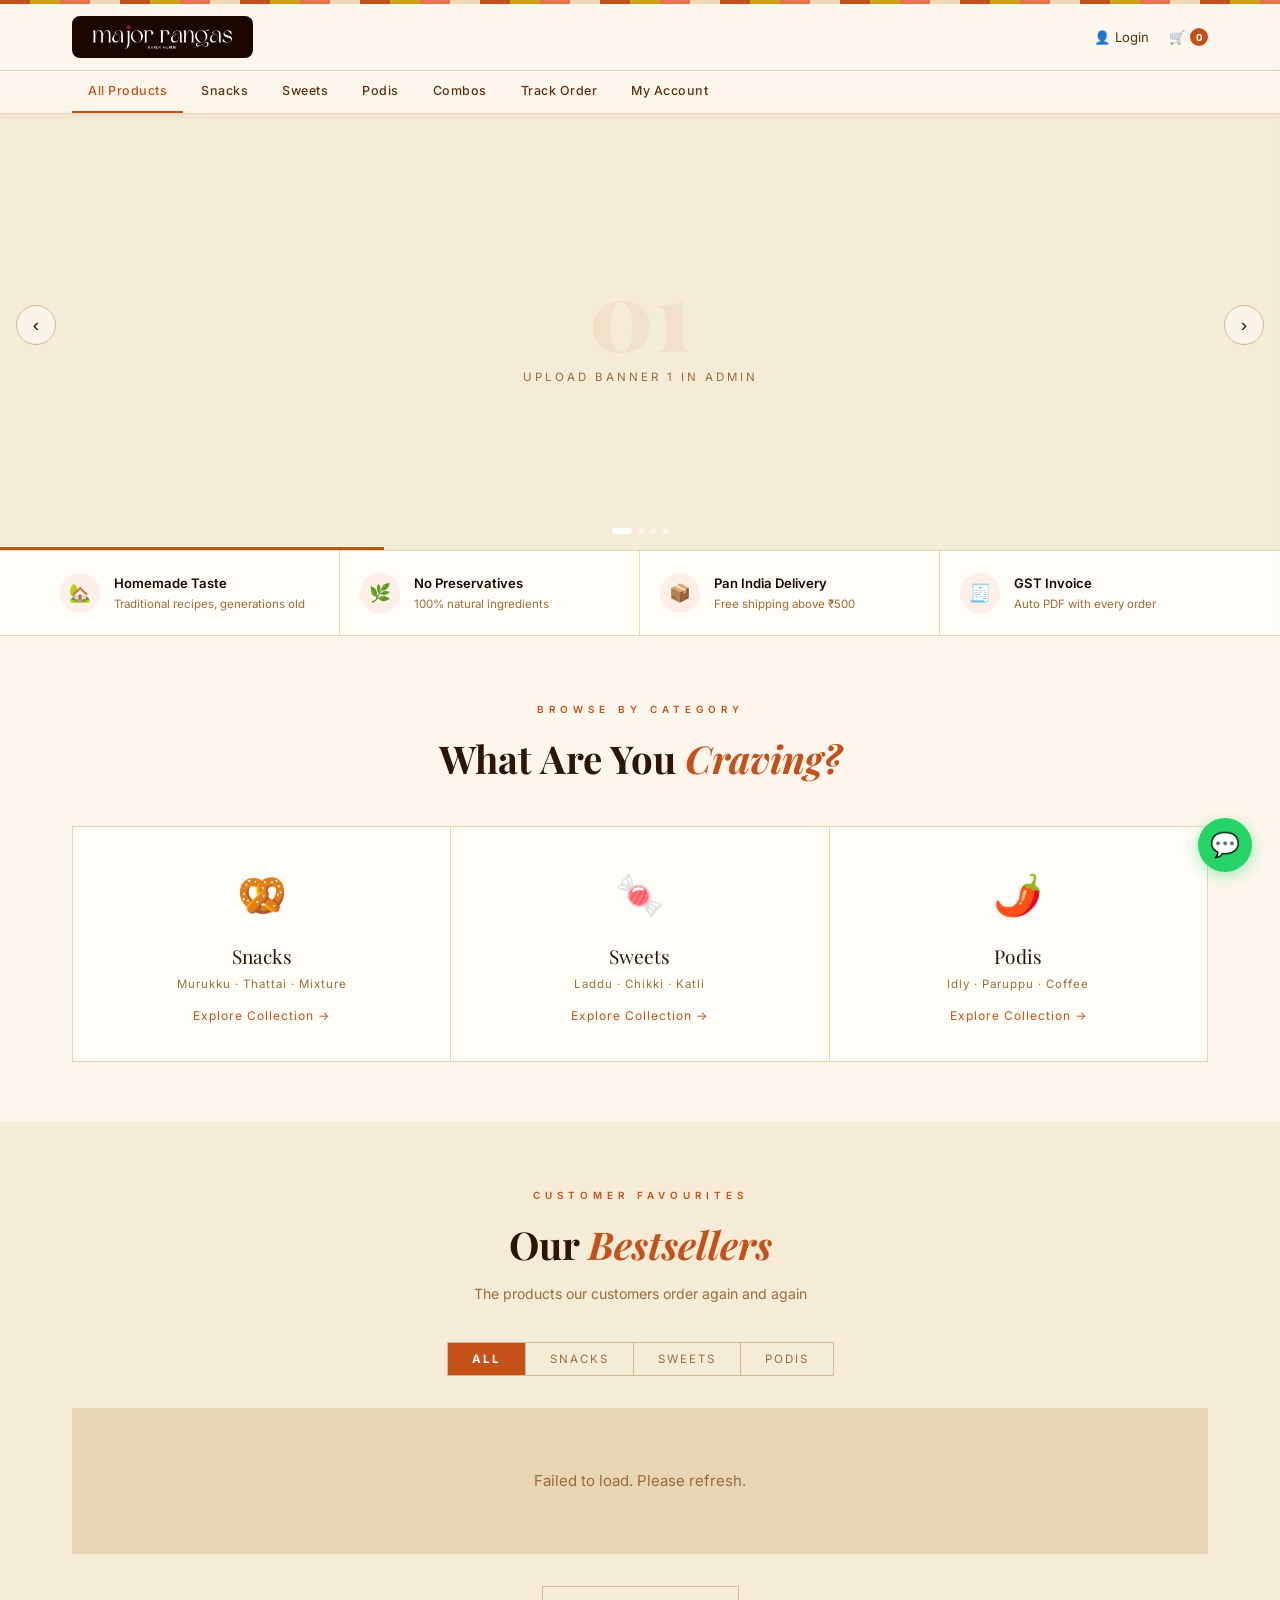
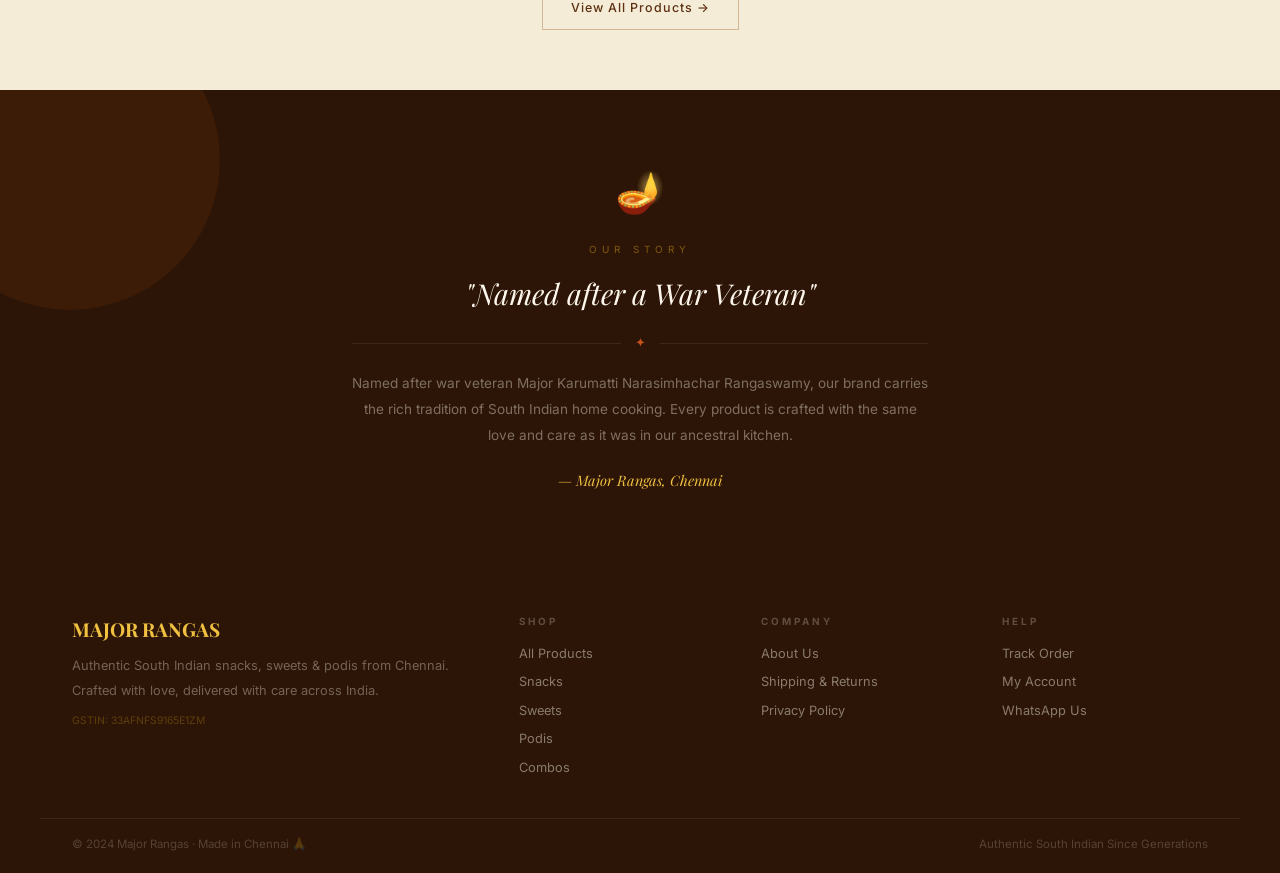
==== commit cf9744b1: "Add files via upload" ====
--- a/index.html
+++ b/index.html
@@ -287,8 +287,8 @@
   <div class="footer-inner">
     <div class="footer-brand"><h3>MAJOR RANGAS</h3><p>Authentic South Indian snacks, sweets & podis from Chennai. Crafted with love, delivered with care across India.</p><p style="color:rgba(212,160,23,0.3);font-size:0.65rem;margin-top:8px">GSTIN: 33AFNFS9165E1ZM</p></div>
     <div class="footer-col"><h4>Shop</h4><a href="products.html">All Products</a><a href="products.html?cat=Snacks">Snacks</a><a href="products.html?cat=Sweets">Sweets</a><a href="products.html?cat=Podis">Podis</a><a href="products.html?cat=Combos">Combos</a></div>
-    <div class="footer-col"><h4>Help</h4><a href="track.html">Track Order</a><a href="account.html">My Account</a><a href="login.html">Login / Register</a></div>
-    <div class="footer-col"><h4>Contact</h4><a>📍 Chennai, Tamil Nadu</a><a>📧 orders@majorrangas.in</a><a>🌐 majorrangas.in</a></div>
+    <div class="footer-col"><h4>Company</h4><a href="about.html">About Us</a><a href="shipping.html">Shipping & Returns</a><a href="privacy.html">Privacy Policy</a></div>
+    <div class="footer-col"><h4>Help</h4><a href="track.html">Track Order</a><a href="account.html">My Account</a><a href="https://wa.me/919500865686">WhatsApp Us</a></div>
   </div>
   <div class="footer-bar"><p>© 2024 Major Rangas · Made in Chennai 🙏</p><p>Authentic South Indian Since Generations</p></div>
 </footer>
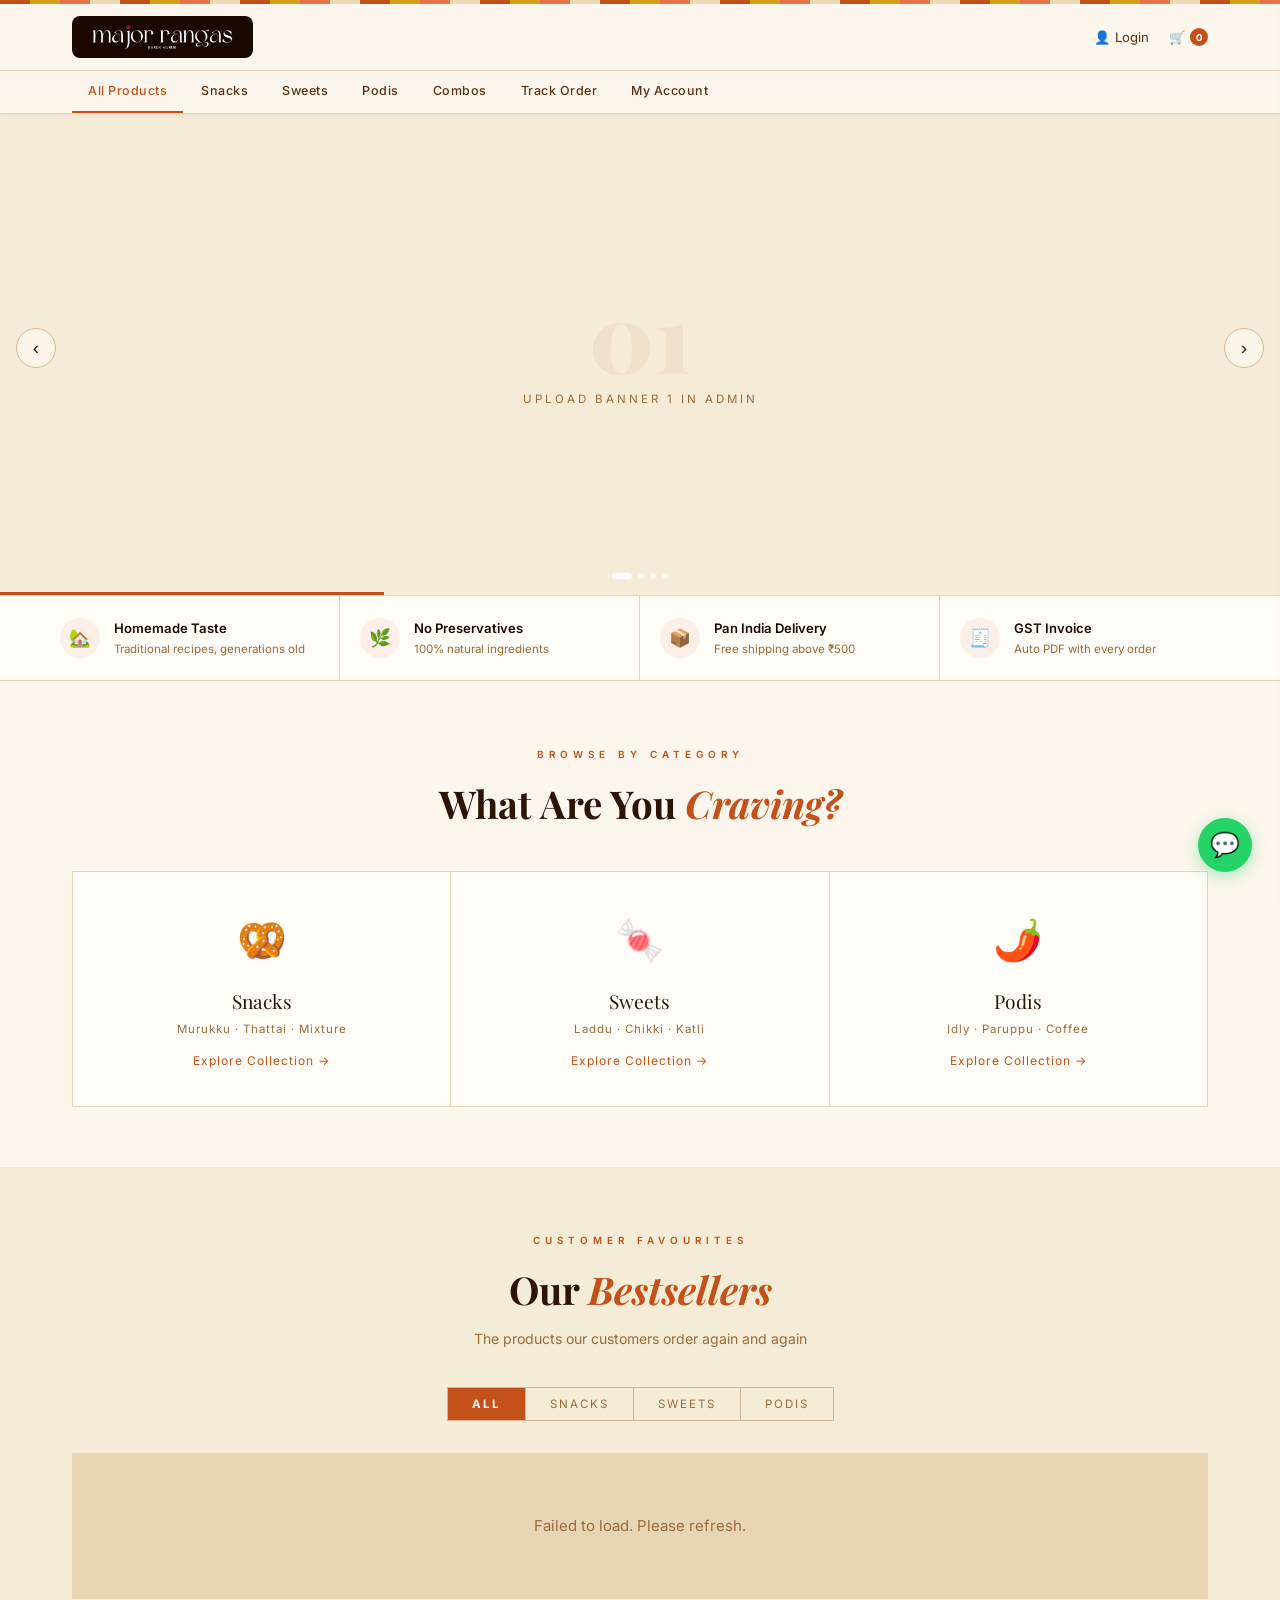
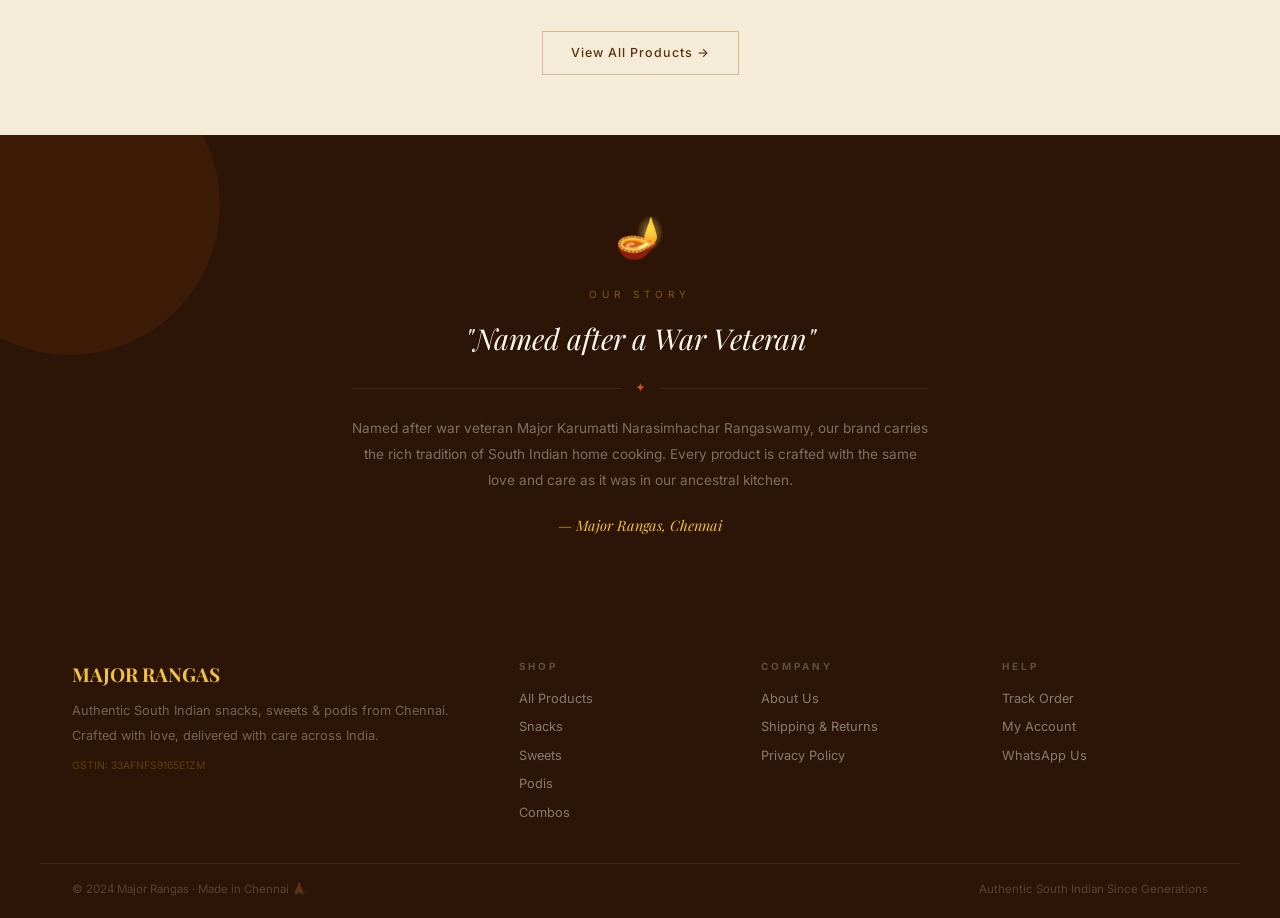
==== commit a1be8806: "Add files via upload" ====
--- a/index.html
+++ b/index.html
@@ -47,10 +47,10 @@
     .nav-link:hover,.nav-link.active{color:var(--terra);border-bottom-color:var(--terra);}
 
     /* HERO BANNER */
-    .hero-banner{margin-top:100px;width:100%;height:50vh;min-height:300px;max-height:520px;position:relative;overflow:hidden;background:var(--cream2);}
+    .hero-banner{margin-top:100px;width:100%;height:55vh;min-height:320px;max-height:580px;position:relative;overflow:hidden;background:var(--cream2);}
     .hero-slides{display:flex;height:100%;transition:transform 0.7s cubic-bezier(0.77,0,0.175,1);}
     .hero-slide{min-width:100%;height:100%;position:relative;overflow:hidden;flex-shrink:0;background:var(--cream2);}
-    .hero-slide img{width:100%;height:100%;object-fit:cover;object-position:center top;position:absolute;inset:0;display:block;}
+    .hero-slide img{width:100%;height:100%;object-fit:cover;object-position:top center;position:absolute;inset:0;display:block;}
     .slide-ph{width:100%;height:100%;display:flex;flex-direction:column;align-items:center;justify-content:center;}
     .ph-num{font-family:var(--font-serif);font-size:6rem;color:rgba(196,81,26,0.07);font-weight:900;line-height:1;}
     .ph-lbl{font-size:0.72rem;color:var(--text3);letter-spacing:3px;text-transform:uppercase;margin-top:8px;}
@@ -357,7 +357,7 @@
   img.crossOrigin = 'anonymous';
   img.src = url;
   img.alt = 'Banner';
-  img.style.cssText = 'width:100%;height:100%;object-fit:cover;object-position:center top;position:absolute;inset:0;display:block;';
+  img.style.cssText = 'width:100%;height:100%;object-fit:cover;object-position:top center;position:absolute;inset:0;display:block;';
   img.onerror = function() {
     // Try GitHub raw URL as fallback
     var ghUrl = 'https://raw.githubusercontent.com/vimalraj2003/majorrangas-website/main/images/banner1.jpg';
